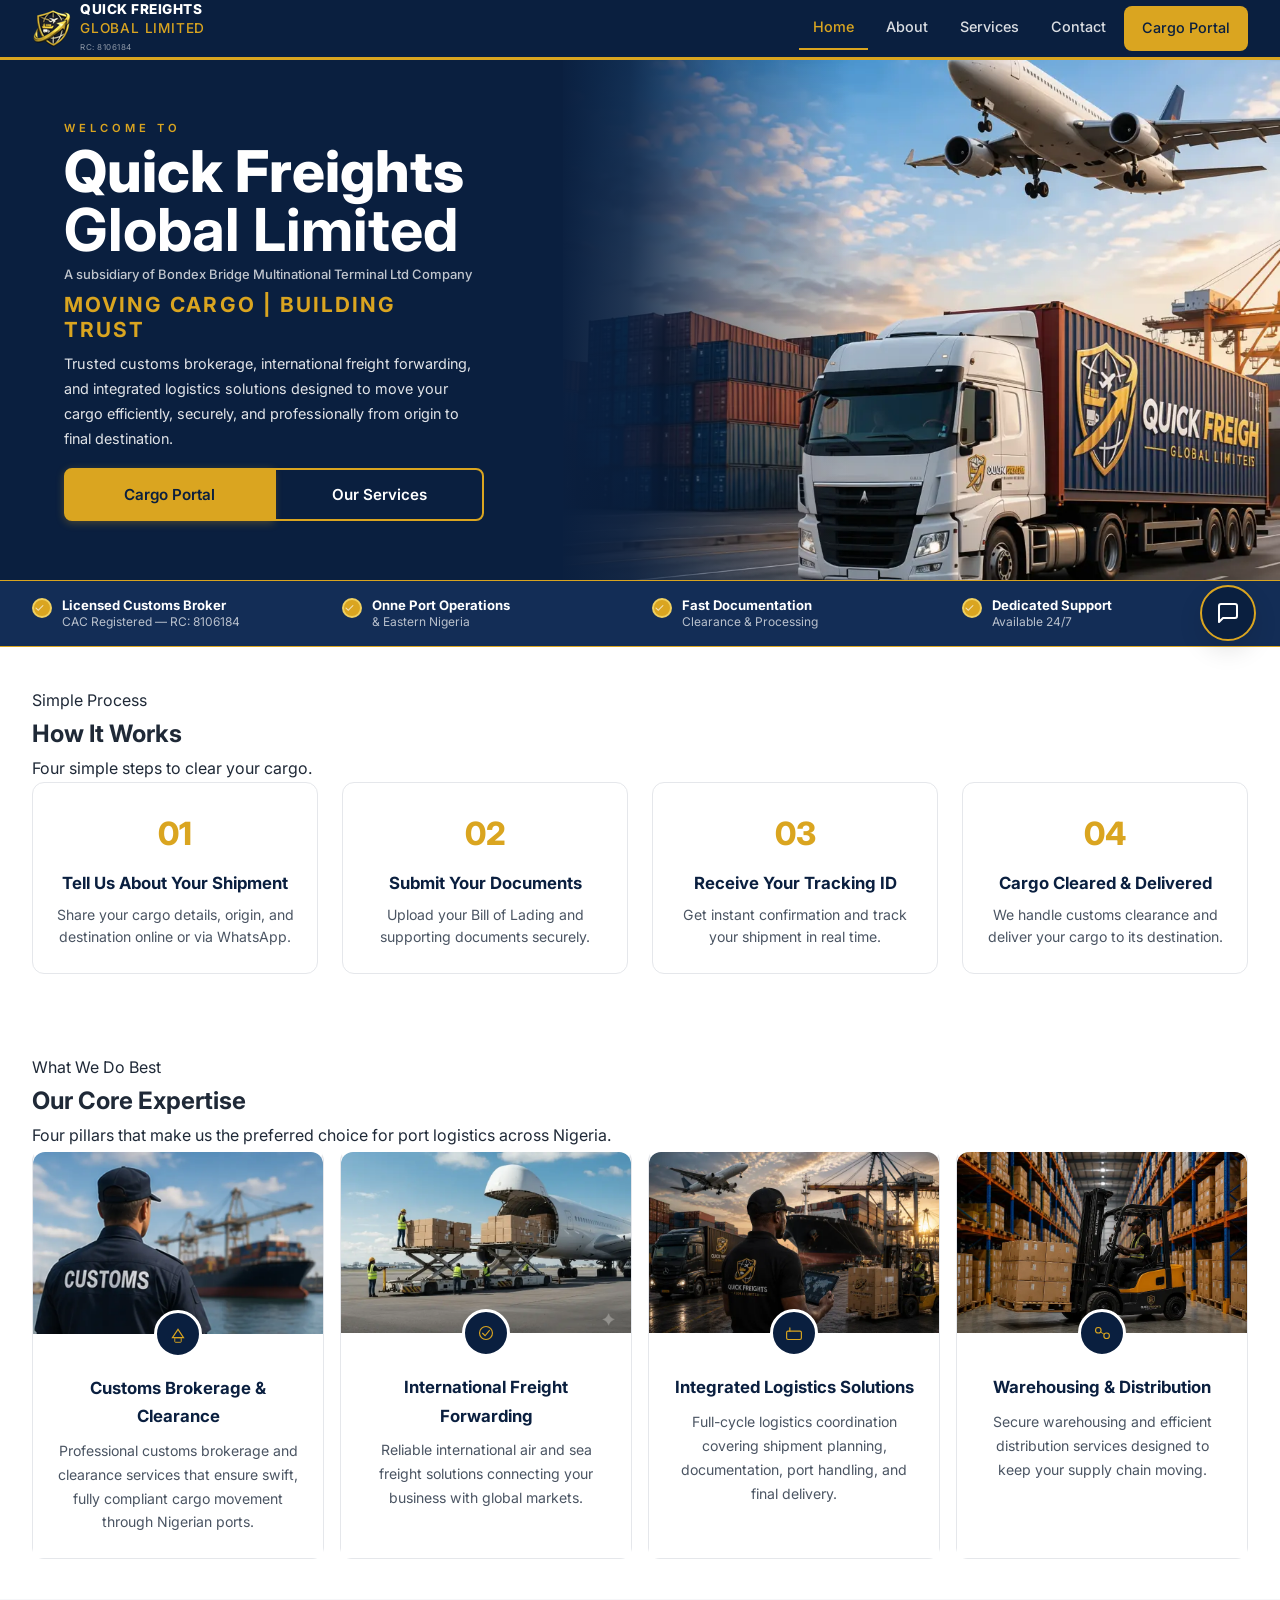
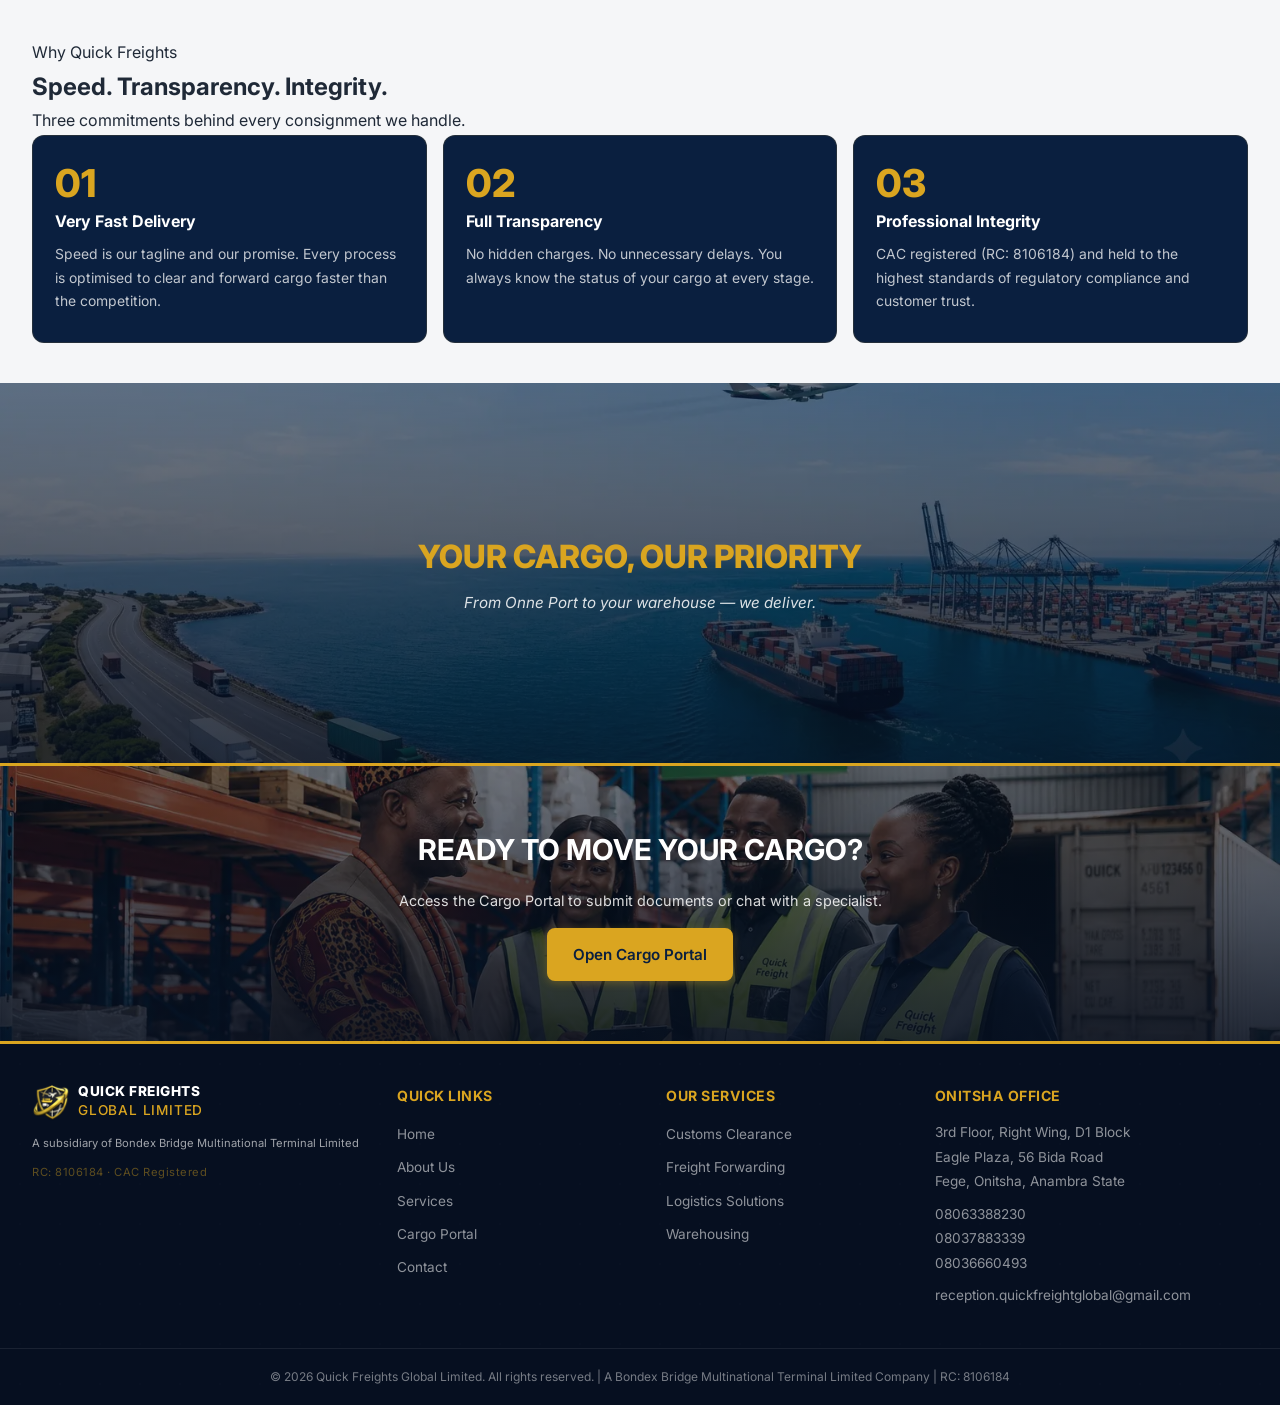
==== apps/website/index.html @ b0206d47 "feat: Complete homepage redesign v2.0 - optimized hero, trust bar, how it works, floating widget fix" ====
<!doctype html>
<html lang="en">
  <head>
    <meta charset="UTF-8" />
    <meta
      name="viewport"
      content="width=device-width, initial-scale=1.0, maximum-scale=5.0, viewport-fit=cover"
    />
    <meta
      name="description"
      content="Quick Freights Global Limited — Premier clearing and forwarding agency in Nigeria. Port clearance, freight forwarding, and end-to-end logistics. RC: 8106184."
    />
    <meta name="robots" content="index, follow" />
    <meta name="theme-color" content="#0A1F3F" />

    <meta
      property="og:title"
      content="Quick Freights Global Limited | Clearing & Forwarding Services Nigeria"
    />
    <meta
      property="og:description"
      content="Premier clearing and forwarding agency. Moving Cargo | Building Trust"
    />
    <meta property="og:type" content="website" />
    <meta property="og:image" content="images/og-image.png" />
    <meta
      property="og:url"
      content="https://automationbyjohnpaul-oss.github.io/quickfreights-website/"
    />

    <meta name="twitter:card" content="summary_large_image" />
    <meta
      name="twitter:title"
      content="Quick Freights Global Limited | Clearing & Forwarding Services Nigeria"
    />
    <meta
      name="twitter:description"
      content="Premier clearing and forwarding agency. Moving Cargo | Building Trust"
    />
    <meta name="twitter:image" content="images/og-image.png" />

    <link
      rel="canonical"
      href="https://automationbyjohnpaul-oss.github.io/quickfreights-website/"
    />
    <link rel="icon" type="image/svg+xml" href="icons/favicon.svg" />
    <link
      rel="preload"
      as="image"
      href="images/hero.webp"
      fetchpriority="high"
    />

    <title>
      Quick Freights Global Limited | Clearing & Forwarding Services Nigeria
    </title>

    <style>
      html {
        background: #0a1f3f;
      }
    </style>
    <link rel="stylesheet" href="css/styles.css" />

    <link rel="preconnect" href="https://fonts.googleapis.com" />
    <link rel="preconnect" href="https://fonts.gstatic.com" crossorigin />
    <link
      rel="preload"
      as="style"
      href="https://fonts.googleapis.com/css2?family=Inter:wght@400;500;600;700;800&display=swap"
    />
    <link
      rel="stylesheet"
      href="https://fonts.googleapis.com/css2?family=Inter:wght@400;500;600;700;800&display=swap"
      media="print"
      onload="this.media = 'all'"
    />
    <noscript>
      <link
        rel="stylesheet"
        href="https://fonts.googleapis.com/css2?family=Inter:wght@400;500;600;700;800&display=swap"
      />
    </noscript>

    <script type="application/ld+json">
      {
        "@context": "https://schema.org",
        "@type": "Organization",
        "name": "Quick Freights Global Limited",
        "url": "https://quickfreightsglobal.com",
        "telephone": "+2348063388230",
        "email": "reception.quickfreightglobal@gmail.com",
        "address": {
          "@type": "PostalAddress",
          "streetAddress": "3rd Floor, Right Wing, D1 Block, Eagle Plaza, 56 Bida Road",
          "addressLocality": "Onitsha",
          "addressRegion": "Anambra State",
          "addressCountry": "NG"
        }
      }
    </script>
  </head>
  <body>
    <a href="#main-content" class="skip-link">Skip to main content</a>

    <header class="site-header" role="banner">
      <div class="container header-inner">
        <a
          href="index.html"
          class="logo-link"
          aria-label="Quick Freights Global Limited Home"
        >
          <div class="logo">
            <div class="logo-icon">
              <img
                src="images/logo.png"
                alt=""
                width="40"
                height="40"
                aria-hidden="true"
              />
            </div>
            <div class="logo-text">
              <span class="logo-name">QUICK FREIGHTS</span>
              <span class="logo-sub">GLOBAL LIMITED</span>
              <span class="logo-rc">RC: 8106184</span>
            </div>
          </div>
        </a>
        <nav class="main-nav" id="mainNav" aria-label="Main navigation">
          <button
            class="mobile-menu-toggle"
            id="menuToggle"
            aria-label="Toggle menu"
            aria-expanded="false"
          >
            <span></span><span></span><span></span>
          </button>
          <ul class="nav-list" id="navList">
            <li>
              <a href="index.html" class="nav-link active" aria-current="page"
                >Home</a
              >
            </li>
            <li><a href="about.html" class="nav-link">About</a></li>
            <li><a href="services.html" class="nav-link">Services</a></li>
            <li><a href="contact.html" class="nav-link">Contact</a></li>
            <li>
              <a href="track.html" class="nav-link cta-nav">Cargo Portal</a>
            </li>
          </ul>
        </nav>
      </div>
    </header>

    <main id="main-content">
      <!-- HERO — SPLIT LAYOUT -->
      <section class="hero" aria-labelledby="hero-heading">
        <div class="hero-left">
          <div class="container">
            <div class="hero-content">
              <div class="hero-copy">
                <p class="hero-welcome">Welcome to</p>
                <h1 class="hero-company" id="hero-heading">
                  <span class="hero-company-main">Quick Freights</span>
                  <span class="hero-company-sub">Global Limited</span>
                </h1>
                <p class="hero-subsidiary">
                  A subsidiary of Bondex Bridge Multinational Terminal Ltd
                  Company
                </p>
                <p class="hero-headline">Moving Cargo | Building Trust</p>
                <p class="hero-subtitle">
                  Trusted customs brokerage, international freight forwarding,
                  and integrated logistics solutions designed to move your cargo
                  efficiently, securely, and professionally from origin to final
                  destination.
                </p>
                <div class="hero-cta-group">
                  <a href="track.html" class="btn btn-primary">Cargo Portal</a>
                  <a href="services.html" class="btn btn-outline"
                    >Our Services</a
                  >
                </div>
              </div>
              <!-- .hero-copy -->
            </div>
            <!-- .hero-content -->
          </div>
          <!-- .container -->
        </div>
        <!-- .hero-left -->
        <div class="hero-right" aria-hidden="true">
          <img
            src="images/hero.webp"
            alt=""
            width="1920"
            height="1080"
            fetchpriority="high"
            decoding="async"
          />
        </div>
      </section>

      <!-- COMPANY CREDENTIALS -->
      <section class="trust-bar" aria-label="Company credentials">
        <div class="container">
          <div class="trust-grid">
            <div class="trust-item">
              <span class="trust-check">✓</span>
              <div>
                <strong>Licensed Customs Broker</strong>
                <span>CAC Registered — RC: 8106184</span>
              </div>
            </div>
            <div class="trust-item">
              <span class="trust-check">✓</span>
              <div>
                <strong>Onne Port Operations</strong>
                <span>&amp; Eastern Nigeria</span>
              </div>
            </div>
            <div class="trust-item">
              <span class="trust-check">✓</span>
              <div>
                <strong>Fast Documentation</strong>
                <span>Clearance &amp; Processing</span>
              </div>
            </div>
            <div class="trust-item">
              <span class="trust-check">✓</span>
              <div>
                <strong>Dedicated Support</strong>
                <span>Available 24/7</span>
              </div>
            </div>
          </div>
        </div>
      </section>

      <!-- HOW IT WORKS -->
      <section class="how-it-works" aria-labelledby="how-heading">
        <div class="container">
          <div class="section-header">
            <span class="section-tag">Simple Process</span>
            <h2 class="section-title" id="how-heading">How It Works</h2>
            <p class="section-desc">Four simple steps to clear your cargo.</p>
          </div>
          <div class="steps-grid">
            <div class="step-card">
              <span class="step-number">01</span>
              <h3>Tell Us About Your Shipment</h3>
              <p>
                Share your cargo details, origin, and destination online or via
                WhatsApp.
              </p>
            </div>
            <div class="step-card">
              <span class="step-number">02</span>
              <h3>Submit Your Documents</h3>
              <p>
                Upload your Bill of Lading and supporting documents securely.
              </p>
            </div>
            <div class="step-card">
              <span class="step-number">03</span>
              <h3>Receive Your Tracking ID</h3>
              <p>
                Get instant confirmation and track your shipment in real time.
              </p>
            </div>
            <div class="step-card">
              <span class="step-number">04</span>
              <h3>Cargo Cleared & Delivered</h3>
              <p>
                We handle customs clearance and deliver your cargo to its
                destination.
              </p>
            </div>
          </div>
        </div>
      </section>

      <!-- EXPERTISE CARDS -->
      <section class="expertise-section" aria-labelledby="expertise-heading">
        <div class="container">
          <div class="section-header">
            <span class="section-tag">What We Do Best</span>
            <h2 class="section-title" id="expertise-heading">
              Our Core Expertise
            </h2>
            <p class="section-desc">
              Four pillars that make us the preferred choice for port logistics
              across Nigeria.
            </p>
          </div>
          <div class="expertise-grid">
            <div class="expertise-card">
              <div class="expertise-img-wrapper">
                <img
                  src="images/customs-brokerage.webp"
                  alt="Customs Brokerage &amp; Clearance"
                  loading="lazy"
                  decoding="async"
                  width="800"
                  height="500"
                />
                <div class="expertise-icon-overlay" aria-hidden="true">
                  <svg width="22" height="22" viewBox="0 0 52 52" fill="none">
                    <path
                      d="M14 34 L26 16 L38 34 Z"
                      stroke="#DAA520"
                      stroke-width="2.5"
                      fill="none"
                    />
                    <rect
                      x="19"
                      y="34"
                      width="14"
                      height="10"
                      rx="1.5"
                      stroke="#DAA520"
                      stroke-width="2"
                      fill="none"
                    />
                  </svg>
                </div>
              </div>
              <div class="expertise-content">
                <h3>Customs Brokerage &amp; Clearance</h3>
                <p>
                  Professional customs brokerage and clearance services that
                  ensure swift, fully compliant cargo movement through Nigerian
                  ports.
                </p>
              </div>
            </div>
            <div class="expertise-card">
              <div class="expertise-img-wrapper">
                <img
                  src="images/international-freight.webp"
                  alt="International Freight Forwarding"
                  loading="lazy"
                  decoding="async"
                  width="800"
                  height="500"
                />
                <div class="expertise-icon-overlay" aria-hidden="true">
                  <svg width="22" height="22" viewBox="0 0 52 52" fill="none">
                    <circle
                      cx="26"
                      cy="26"
                      r="14"
                      stroke="#DAA520"
                      stroke-width="2.5"
                      fill="none"
                    />
                    <path
                      d="M18 26 L24 32 L34 20"
                      stroke="#DAA520"
                      stroke-width="2.5"
                      fill="none"
                    />
                  </svg>
                </div>
              </div>
              <div class="expertise-content">
                <h3>International Freight Forwarding</h3>
                <p>
                  Reliable international air and sea freight solutions
                  connecting your business with global markets.
                </p>
              </div>
            </div>
            <div class="expertise-card">
              <div class="expertise-img-wrapper">
                <img
                  src="images/integrated-logistics.webp"
                  alt="Integrated Logistics Solutions"
                  loading="lazy"
                  decoding="async"
                  width="800"
                  height="500"
                />
                <div class="expertise-icon-overlay" aria-hidden="true">
                  <svg width="22" height="22" viewBox="0 0 52 52" fill="none">
                    <rect
                      x="10"
                      y="22"
                      width="32"
                      height="18"
                      rx="3"
                      stroke="#DAA520"
                      stroke-width="2.5"
                      fill="none"
                    />
                    <line
                      x1="17"
                      y1="15"
                      x2="17"
                      y2="22"
                      stroke="#DAA520"
                      stroke-width="2.5"
                      stroke-linecap="round"
                    />
                  </svg>
                </div>
              </div>
              <div class="expertise-content">
                <h3>Integrated Logistics Solutions</h3>
                <p>
                  Full-cycle logistics coordination covering shipment planning,
                  documentation, port handling, and final delivery.
                </p>
              </div>
            </div>
            <div class="expertise-card">
              <div class="expertise-img-wrapper">
                <img
                  src="images/warehousing-distribution.webp"
                  alt="Warehousing &amp; Distribution"
                  loading="lazy"
                  decoding="async"
                  width="800"
                  height="500"
                />
                <div class="expertise-icon-overlay" aria-hidden="true">
                  <svg width="22" height="22" viewBox="0 0 52 52" fill="none">
                    <circle
                      cx="18"
                      cy="20"
                      r="6"
                      stroke="#DAA520"
                      stroke-width="2.5"
                      fill="none"
                    />
                    <circle
                      cx="36"
                      cy="32"
                      r="6"
                      stroke="#DAA520"
                      stroke-width="2.5"
                      fill="none"
                    />
                    <line
                      x1="23"
                      y1="24"
                      x2="31"
                      y2="29"
                      stroke="#DAA520"
                      stroke-width="2"
                    />
                  </svg>
                </div>
              </div>
              <div class="expertise-content">
                <h3>Warehousing &amp; Distribution</h3>
                <p>
                  Secure warehousing and efficient distribution services
                  designed to keep your supply chain moving.
                </p>
              </div>
            </div>
          </div>
        </div>
      </section>

      <section class="why-section" aria-labelledby="why-heading">
        <div class="container">
          <div class="section-header">
            <span class="section-tag">Why Quick Freights</span>
            <h2 class="section-title" id="why-heading">
              Speed. Transparency. Integrity.
            </h2>
            <p class="section-desc">
              Three commitments behind every consignment we handle.
            </p>
          </div>
          <div class="why-grid">
            <div class="why-card">
              <span class="why-number">01</span>
              <h4>Very Fast Delivery</h4>
              <p>
                Speed is our tagline and our promise. Every process is optimised
                to clear and forward cargo faster than the competition.
              </p>
            </div>
            <div class="why-card">
              <span class="why-number">02</span>
              <h4>Full Transparency</h4>
              <p>
                No hidden charges. No unnecessary delays. You always know the
                status of your cargo at every stage.
              </p>
            </div>
            <div class="why-card">
              <span class="why-number">03</span>
              <h4>Professional Integrity</h4>
              <p>
                CAC registered (RC: 8106184) and held to the highest standards
                of regulatory compliance and customer trust.
              </p>
            </div>
          </div>
        </div>
      </section>

      <section class="image-banner" aria-labelledby="banner-heading">
        <img
          src="images/banner.webp"
          alt="Busy container port with cargo ships and cranes"
          loading="lazy"
          decoding="async"
          width="1400"
          height="400"
        />
        <div class="image-banner-overlay">
          <div class="container">
            <h3 id="banner-heading">Your Cargo, Our Priority</h3>
            <p>From Onne Port to your warehouse — we deliver.</p>
          </div>
        </div>
      </section>

      <section class="cta-banner" aria-labelledby="cta-heading">
        <div class="container cta-banner-content">
          <h2 id="cta-heading">READY TO MOVE YOUR CARGO?</h2>
          <p>
            Access the Cargo Portal to submit documents or chat with a
            specialist.
          </p>
          <a href="track.html" class="btn btn-primary">Open Cargo Portal</a>
        </div>
      </section>
    </main>

    <footer class="site-footer" role="contentinfo">
      <div class="container footer-grid">
        <div class="footer-brand">
          <div class="logo">
            <div class="logo-icon">
              <img
                src="images/logo.png"
                alt=""
                loading="lazy"
                decoding="async"
                width="38"
                height="38"
                aria-hidden="true"
              />
            </div>
            <div class="logo-text">
              <span class="logo-name">QUICK FREIGHTS</span>
              <span class="logo-sub">GLOBAL LIMITED</span>
            </div>
          </div>
          <p>A subsidiary of Bondex Bridge Multinational Terminal Limited</p>
          <p class="rc-note">RC: 8106184 · CAC Registered</p>
        </div>
        <div class="footer-links">
          <h4>Quick Links</h4>
          <ul>
            <li><a href="index.html">Home</a></li>
            <li><a href="about.html">About Us</a></li>
            <li><a href="services.html">Services</a></li>
            <li><a href="track.html">Cargo Portal</a></li>
            <li><a href="contact.html">Contact</a></li>
          </ul>
        </div>
        <div class="footer-links">
          <h4>Our Services</h4>
          <ul>
            <li><a href="services.html">Customs Clearance</a></li>
            <li><a href="services.html">Freight Forwarding</a></li>
            <li><a href="services.html">Logistics Solutions</a></li>
            <li><a href="services.html">Warehousing</a></li>
          </ul>
        </div>
        <div class="footer-contact">
          <h4>Onitsha Office</h4>
          <p>
            3rd Floor, Right Wing, D1 Block<br />Eagle Plaza, 56 Bida Road<br />Fege,
            Onitsha, Anambra State
          </p>
          <p>
            <a href="tel:+2348063388230">08063388230</a><br />
            <a href="tel:+2348037883339">08037883339</a><br />
            <a href="tel:+2348036660493">08036660493</a>
          </p>
          <p>
            <a href="mailto:reception.quickfreightglobal@gmail.com"
              >reception.quickfreightglobal@gmail.com</a
            >
          </p>
        </div>
      </div>
      <div class="footer-bottom">
        <div class="container">
          <p>
            &copy; <span id="copyrightYear"></span> Quick Freights Global
            Limited. All rights reserved. | A Bondex Bridge Multinational
            Terminal Limited Company | RC: 8106184
          </p>
        </div>
      </div>
    </footer>

    <script src="js/communication.config.js"></script>
    <script src="js/floating-widget.js"></script>
    <script defer src="js/script.js"></script>
  </body>
</html>
---- apps/website/css/styles.css ----
﻿/* ================================================================
   QUICK FREIGHTS GLOBAL LIMITED — STYLESHEET v5.9
   Navy #0A1F3F · Gold #DAA520
   RC: 8106184 | A Bondex Bridge Multinational Terminal Ltd Company
   Mobile-First | Production-Optimised
   ALL SPACING & UI FIXED: Navbar height, hero max-height, button padding
   TRUST BAR FIXED: Two-row layout with checkmark at top
   HERO BUTTONS FIXED: Full width alignment with text
   ================================================================ */
:root {
  --navy: #0a1f3f;
  --navy-light: #132d56;
  --navy-dark: #060f20;
  --gold: #daa520;
  --gold-light: #f0d060;
  --gold-dark: #b8860b;
  --white: #ffffff;
  --light-grey: #f5f6f8;
  --grey: #4b5563;
  --dark-text: #1f2937;
  --border: #e5e7eb;
  --success: #10b981;
  --error: #ef4444;
  --font:
    "Inter", -apple-system, BlinkMacSystemFont, "Segoe UI", Roboto, sans-serif;
  --shadow-sm: 0 1px 2px rgba(0, 0, 0, 0.05);
  --shadow-md: 0 4px 6px rgba(0, 0, 0, 0.07);
  --shadow-lg: 0 10px 25px rgba(0, 0, 0, 0.1);
  --shadow-gold: 0 2px 8px rgba(218, 165, 32, 0.3);
  --space-xs: 8px;
  --space-sm: 16px;
  --space-md: 24px;
  --space-lg: 40px;
  --space-xl: 48px;
  --space-2xl: 64px;
  --radius: 8px;
  --radius-lg: 12px;
  --radius-xl: 16px;
  --transition:
    color 0.28s ease, background-color 0.28s ease, border-color 0.28s ease,
    transform 0.28s ease, box-shadow 0.28s ease;
  --header-height: 60px;
  --overlay-dark: linear-gradient(
    180deg,
    rgba(6, 15, 32, 0.55) 0%,
    rgba(6, 15, 32, 0.88) 100%
  );
  --overlay-medium: linear-gradient(
    160deg,
    rgba(10, 31, 63, 0.94) 0%,
    rgba(13, 43, 84, 0.9) 100%
  );
}

*,
*::before,
*::after {
  box-sizing: border-box;
  margin: 0;
  padding: 0;
}

html {
  scroll-behavior: smooth;
  -webkit-text-size-adjust: 100%;
  -webkit-tap-highlight-color: transparent;
}

body {
  font-family: var(--font);
  color: var(--dark-text);
  background: var(--white);
  line-height: 1.7;
  font-size: 16px;
  -webkit-font-smoothing: antialiased;
  overflow-x: hidden;
}

img {
  max-width: 100%;
  height: auto;
  display: block;
}
a {
  text-decoration: none;
  color: inherit;
  transition: var(--transition);
}
ul {
  list-style: none;
}

.container {
  width: 100%;
  max-width: 1366px;
  margin: 0 auto;
  padding: 0 var(--space-sm);
}
@media (min-width: 576px) {
  .container {
    padding: 0 var(--space-md);
  }
}
@media (min-width: 992px) {
  .container {
    padding: 0 32px;
  }
}

.skip-link {
  position: absolute;
  top: -100px;
  left: var(--space-sm);
  background: var(--gold);
  color: var(--navy);
  padding: var(--space-xs) var(--space-sm);
  border-radius: 0 0 var(--radius) var(--radius);
  z-index: 10000;
  font-weight: 600;
}
.skip-link:focus {
  top: 0;
}

.visually-hidden {
  position: absolute;
  width: 1px;
  height: 1px;
  padding: 0;
  margin: -1px;
  overflow: hidden;
  clip: rect(0, 0, 0, 0);
  white-space: nowrap;
  border: 0;
}

/* ── BUTTONS ── */
.btn {
  display: inline-flex;
  align-items: center;
  justify-content: center;
  padding: 12px var(--space-md);
  font-weight: 600;
  font-size: 0.95rem;
  border-radius: var(--radius);
  cursor: pointer;
  transition: var(--transition);
  border: 2px solid transparent;
  text-align: center;
  min-height: 44px;
  white-space: nowrap;
  touch-action: manipulation;
}
.btn:active {
  transform: scale(0.97);
}
.btn-primary {
  background: var(--gold);
  color: var(--navy);
  border-color: var(--gold);
  box-shadow: var(--shadow-gold);
}
.btn-outline {
  background: transparent;
  color: var(--white);
  border-color: var(--gold);
}
.btn-outline-dark {
  background: transparent;
  color: var(--navy);
  border-color: var(--navy);
}
.btn-full {
  width: 100%;
}
.cta-nav {
  background: var(--gold) !important;
  color: var(--navy) !important;
  padding: 10px 20px !important;
  border-radius: var(--radius);
  font-weight: 700;
  display: inline-block;
}

@media (hover: hover) {
  .btn-primary:hover {
    background: var(--gold-dark);
    border-color: var(--gold-dark);
    color: var(--white);
  }
  .btn-outline:hover {
    background: transparent;
    color: var(--gold);
    border-color: var(--gold);
  }
  .btn-outline-dark:hover {
    background: var(--navy);
    color: var(--white);
  }
}

.btn:focus-visible {
  outline: none;
  box-shadow: 0 0 0 4px rgba(218, 165, 32, 0.35);
}

/* ── HEADER ── */
.site-header {
  background: var(--navy);
  position: sticky;
  top: 0;
  z-index: 1000;
  border-bottom: 3px solid var(--gold);
  height: 60px;
  display: flex;
  align-items: center;
}
.header-inner {
  display: flex;
  align-items: center;
  justify-content: space-between;
  height: 100%;
}
.logo-link {
  display: flex;
  align-items: center;
  flex-shrink: 0;
  z-index: 1001;
}
.logo {
  display: flex;
  align-items: center;
  gap: var(--space-xs);
}
.logo-icon svg {
  width: 34px;
  height: 34px;
}
.logo-text {
  display: flex;
  flex-direction: column;
}
.logo-name {
  font-weight: 800;
  font-size: 0.85rem;
  color: var(--white);
  letter-spacing: 0.5px;
  line-height: 1.1;
}
.logo-sub {
  font-size: 0.85rem;
  color: var(--gold);
  letter-spacing: 0.8px;
  font-weight: 500;
}
.logo-rc {
  font-size: 0.5rem;
  color: rgba(255, 255, 255, 0.55);
  letter-spacing: 0.5px;
  margin-top: 1px;
}

/* ── MOBILE MENU ── */
.mobile-menu-toggle {
  display: flex;
  flex-direction: column;
  gap: 5px;
  background: none;
  border: none;
  cursor: pointer;
  padding: 10px var(--space-xs);
  z-index: 1001;
}
.mobile-menu-toggle span {
  display: block;
  width: 26px;
  height: 2.5px;
  background: var(--white);
  border-radius: 2px;
  transition: var(--transition);
}
.mobile-menu-toggle.active span:nth-child(1) {
  transform: translateY(7.5px) rotate(45deg);
}
.mobile-menu-toggle.active span:nth-child(2) {
  opacity: 0;
}
.mobile-menu-toggle.active span:nth-child(3) {
  transform: translateY(-7.5px) rotate(-45deg);
}

.nav-list {
  display: flex;
  flex-direction: column;
  position: fixed;
  top: 0;
  right: -100%;
  width: 280px;
  max-width: 85vw;
  height: 100dvh;
  background: var(--navy-dark);
  padding: calc(60px + 20px) var(--space-md) 32px;
  gap: 4px;
  transition: right 0.35s cubic-bezier(0.4, 0, 0.2, 1);
  z-index: 1000;
  overflow-y: auto;
  box-shadow: -4px 0 20px rgba(0, 0, 0, 0.3);
}
.nav-list.active {
  right: 0;
}
.nav-link {
  color: rgba(255, 255, 255, 0.85);
  padding: 14px var(--space-sm);
  border-radius: var(--radius);
  font-weight: 500;
  font-size: 1rem;
  display: block;
  border-left: 3px solid transparent;
}
.nav-link:hover,
.nav-link:focus-visible,
.nav-link.active {
  color: var(--gold);
  background: rgba(218, 165, 32, 0.08);
  border-left-color: var(--gold);
}
.nav-link.cta-nav {
  border-left: 3px solid var(--gold);
  margin-top: var(--space-xs);
  text-align: center;
}
.nav-overlay {
  display: none;
  position: fixed;
  inset: 0;
  background: rgba(0, 0, 0, 0.5);
  z-index: 999;
}
.nav-overlay.active {
  display: block;
}

@media (min-width: 992px) {
  .mobile-menu-toggle {
    display: none;
  }
  .nav-list {
    position: static;
    flex-direction: row;
    width: auto;
    max-width: none;
    height: auto;
    background: transparent;
    padding: 0;
    gap: 4px;
    overflow-y: visible;
    box-shadow: none;
    right: auto;
    align-items: center;
  }
  .nav-link {
    padding: var(--space-xs) 14px;
    font-size: 0.9rem;
    border-left: none;
    border-bottom: 2px solid transparent;
    border-radius: 0;
  }
  .nav-link:hover,
  .nav-link:focus-visible,
  .nav-link.active {
    border-left-color: transparent;
    border-bottom-color: var(--gold);
    background: transparent;
  }
  .nav-link.cta-nav {
    border-left: none;
    margin-top: 0;
    padding: 10px 18px !important;
    border-radius: var(--radius);
    border-bottom: none;
  }
}

/* ── HERO — SPLIT LAYOUT (TIGHT) ── */
.hero {
  display: flex;
  min-height: auto;
  height: calc(100vh - 60px);
  max-height: 580px;
  background: var(--navy);
  overflow: hidden;
  position: relative;
}
.hero-left {
  width: 100%;
  display: flex;
  align-items: center;
  padding: 20px var(--space-sm) 20px;
  background: var(--navy);
  flex-shrink: 0;
  position: relative;
  z-index: 1;
}
.hero-right {
  display: none;
}
.hero-right img {
  width: 100%;
  height: 100%;
  object-fit: cover;
  object-position: right center;
  display: block;
}
.hero-content {
  position: relative;
  z-index: 1;
  color: var(--white);
  display: flex;
  flex-direction: column;
  align-items: stretch;
  width: 100%;
}
.hero-copy {
  max-width: 420px;
  width: 100%;
  display: flex;
  flex-direction: column;
  align-items: stretch;
}
.hero-welcome {
  font-size: 0.7rem;
  font-weight: 600;
  color: var(--gold);
  letter-spacing: 4px;
  text-transform: uppercase;
  margin-bottom: 4px;
}
.hero-company {
  font-size: clamp(2.2rem, 5vw, 3.6rem);
  font-weight: 800;
  color: var(--white);
  line-height: 1.02;
  margin-bottom: 2px;
}
.hero-company-main {
  display: block;
  font-size: clamp(2.4rem, 5.5vw, 3.6rem);
  font-weight: 800;
}
.hero-company-sub {
  display: block;
  font-size: clamp(2.6rem, 5.7vw, 3.7rem);
  font-weight: 700;
}
.hero-subsidiary {
  font-size: 0.81rem;
  font-weight: 500;
  color: rgba(255, 255, 255, 0.75);
  margin-bottom: 8px;
}
.hero-headline {
  font-size: clamp(1rem, 2vw, 1.3rem);
  font-weight: 700;
  color: var(--gold);
  text-transform: uppercase;
  letter-spacing: 2.05px;
  line-height: 1.2;
  margin-bottom: 8px;
}
.hero-subtitle {
  font-size: 0.9rem;
  color: rgba(255, 255, 255, 0.88);
  margin: 0 0 16px 0;
  line-height: 1.75;
}
.hero-cta-group {
  display: flex;
  gap: 0;
  width: 100%;
  max-width: 420px;
  margin-bottom: 0;
}
.hero-cta-group .btn {
  flex: 1 1 0;
  max-width: none;
  border-radius: 0;
}
.hero-cta-group .btn:first-child {
  border-radius: var(--radius) 0 0 var(--radius);
}
.hero-cta-group .btn:last-child {
  border-radius: 0 var(--radius) var(--radius) 0;
}
@media (min-width: 576px) {
  .hero-left {
    padding-left: var(--space-md);
    padding-right: var(--space-md);
  }
}
@media (max-width: 575px) {
  .hero-cta-group {
    flex-direction: column;
  }
  .hero-cta-group .btn:first-child {
    border-radius: var(--radius) var(--radius) 0 0;
  }
  .hero-cta-group .btn:last-child {
    border-radius: 0 0 var(--radius) var(--radius);
  }
}
@media (min-width: 768px) {
  .hero {
    max-height: 520px;
  }
  .hero-left {
    width: 42%;
    padding: 24px var(--space-md);
  }
  .hero-right {
    display: flex;
    flex: 1;
    overflow: hidden;
    position: relative;
  }
  .hero-right::before {
    content: "";
    position: absolute;
    top: 0;
    left: -80px;
    width: calc(40% + 80px);
    height: 100%;
    background: linear-gradient(
      to right,
      #0a1f3f 0%,
      #0a1f3f 20%,
      rgba(10, 31, 63, 0.85) 40%,
      rgba(10, 31, 63, 0.4) 65%,
      rgba(10, 31, 63, 0) 100%
    );
    pointer-events: none;
    z-index: 2;
  }
  .hero-right img {
    width: 100%;
    height: 100%;
    object-fit: cover;
    object-position: right center;
    display: block;
    flex: 1;
  }
}
@media (min-width: 992px) {
  .hero-left {
    padding-left: 32px;
    padding-right: 32px;
  }
}
@media (min-width: 1200px) {
  .hero-left {
    width: 44%;
  }
}

/* ── COMPANY CREDENTIALS (FIXED) ── */
.trust-bar {
  background: var(--navy-light);
  padding: var(--space-xs) 0;
  border-top: 1px solid var(--gold);
  border-bottom: 1px solid var(--gold);
}

.trust-grid {
  display: grid;
  grid-template-columns: repeat(2, 1fr);
  gap: var(--space-sm);
}

.trust-item {
  display: flex;
  align-items: flex-start;
  gap: 10px;
  padding: var(--space-xs) 0;
}

.trust-item div {
  display: flex;
  flex-direction: column;
}

.trust-check {
  color: var(--navy-light);
  background: var(--gold);
  font-size: 0.7rem;
  font-weight: 700;
  flex-shrink: 0;
  width: 20px;
  height: 20px;
  border-radius: 50%;
  display: flex;
  align-items: center;
  justify-content: center;
  border: 2px solid var(--gold-light);
  margin-top: 1px;
}

.trust-item strong {
  display: block;
  color: var(--white);
  font-size: 0.82rem;
  font-weight: 700;
  line-height: 1.3;
}

.trust-item span {
  display: block;
  color: rgba(255, 255, 255, 0.7);
  font-size: 0.75rem;
  font-weight: 400;
  line-height: 1.3;
}

@media (min-width: 576px) {
  .trust-grid {
    grid-template-columns: repeat(4, 1fr);
    gap: var(--space-md);
  }
}

/* ── HOW IT WORKS ── */
.how-it-works {
  padding: var(--space-lg) 0;
  background: var(--white);
}

.steps-grid {
  display: grid;
  grid-template-columns: 1fr;
  gap: var(--space-md);
}

.step-card {
  text-align: center;
  padding: var(--space-md) var(--space-sm);
  border: 1px solid var(--border);
  border-radius: var(--radius-lg);
  transition: var(--transition);
}

.step-card:hover {
  border-color: var(--gold);
  box-shadow: var(--shadow-md);
}

.step-number {
  display: block;
  font-size: 2rem;
  font-weight: 800;
  color: var(--gold);
  margin-bottom: var(--space-xs);
}

.step-card h3 {
  font-size: 1.05rem;
  font-weight: 700;
  color: var(--navy);
  margin-bottom: 6px;
}

.step-card p {
  font-size: 0.88rem;
  color: var(--grey);
  line-height: 1.6;
}

@media (min-width: 576px) {
  .steps-grid {
    grid-template-columns: repeat(2, 1fr);
  }
}
@media (min-width: 992px) {
  .steps-grid {
    grid-template-columns: repeat(4, 1fr);
  }
}

/* ── SUBMISSION CHOICE ── */
.is-hidden {
  display: none;
}

.submission-choice {
  padding: var(--space-lg) 0;
  background: var(--white);
}

.choice-grid {
  display: flex;
  flex-direction: column;
  align-items: center;
  gap: var(--space-md);
  max-width: 640px;
  margin: 0 auto;
}

.choice-card {
  width: 100%;
  max-width: 400px;
  padding: calc(var(--space-lg) + 8px) var(--space-lg);
  background: var(--white);
  border: 2px solid var(--border);
  border-radius: var(--radius-lg);
  cursor: pointer;
  transition:
    border-color 0.25s ease,
    box-shadow 0.25s ease,
    transform 0.25s ease;
  text-align: center;
  font-family: var(--font);
}

.choice-card:hover {
  border-color: var(--gold);
  box-shadow: var(--shadow-lg);
  transform: translateY(-3px);
}

.choice-card.is-active {
  border-color: var(--gold);
  background: rgba(218, 165, 32, 0.05);
  box-shadow: var(--shadow-lg);
}

.choice-card:focus-visible {
  outline: 3px solid var(--gold);
  outline-offset: 2px;
}

.choice-icon {
  display: block;
  font-size: 2.5rem;
  margin-bottom: var(--space-xs);
}

.choice-card h3 {
  font-size: 1.2rem;
  font-weight: 700;
  color: var(--navy);
  margin-bottom: 6px;
}

.choice-card p {
  font-size: 0.9rem;
  color: var(--grey);
}

.choice-divider {
  font-size: 0.85rem;
  font-weight: 600;
  color: var(--grey);
  text-transform: uppercase;
  letter-spacing: 1px;
  padding: 0 var(--space-sm);
}

@media (min-width: 576px) {
  .choice-grid {
    flex-direction: row;
    flex-wrap: wrap;
    justify-content: center;
  }
  .choice-card {
    flex: 1;
    max-width: 260px;
  }
  .choice-divider {
    flex: 0 0 auto;
  }
}

/* ── EXPERTISE CARDS ── */
.expertise-section {
  padding: var(--space-lg) 0;
  background: var(--white);
}
.expertise-grid {
  display: grid;
  grid-template-columns: 1fr;
  gap: var(--space-sm);
  isolation: isolate;
}
.expertise-card {
  background: var(--white);
  border: 1px solid var(--border);
  border-radius: var(--radius-lg);
  overflow: visible;
  border-top: 3px solid transparent;
  transition: var(--transition);
  display: flex;
  flex-direction: column;
}

@media (hover: hover) {
  .expertise-card:hover {
    border-top-color: var(--gold);
    box-shadow: var(--shadow-lg);
    transform: translateY(-4px);
  }
}

.expertise-img-wrapper {
  position: relative;
  width: 100%;
  aspect-ratio: 16 / 10;
  overflow: visible;
  flex-shrink: 0;
  border-radius: var(--radius-lg) var(--radius-lg) 0 0;
  z-index: 2;
}

.expertise-img-wrapper img {
  width: 100%;
  height: 100%;
  object-fit: cover;
  display: block;
  transition: transform 0.4s ease;
  border-radius: var(--radius-lg) var(--radius-lg) 0 0;
}

@media (hover: hover) {
  .expertise-card:hover .expertise-img-wrapper img {
    transform: scale(1.05);
  }
}

.expertise-icon-overlay {
  position: absolute;
  bottom: -24px;
  left: 50%;
  transform: translateX(-50%);
  width: 48px;
  height: 48px;
  background: var(--navy);
  border-radius: 50%;
  display: flex;
  align-items: center;
  justify-content: center;
  border: 3px solid var(--white);
  z-index: 2;
}

.expertise-icon-overlay svg {
  width: 24px;
  height: 24px;
  color: var(--gold);
}

.expertise-content {
  padding: 40px var(--space-md) var(--space-md);
  display: flex;
  flex-direction: column;
  flex: 1;
  position: relative;
  z-index: 1;
  background: var(--white);
}

.expertise-content h3 {
  font-size: 1.05rem;
  font-weight: 700;
  color: var(--navy);
  margin-bottom: var(--space-xs);
  text-align: center;
}

.expertise-content p {
  color: var(--grey);
  font-size: 0.88rem;
  line-height: 1.7;
  text-align: center;
}

@media (min-width: 576px) {
  .expertise-grid {
    grid-template-columns: repeat(2, 1fr);
  }
}
@media (min-width: 992px) {
  .expertise-grid {
    grid-template-columns: repeat(4, 1fr);
  }
}

/* ── WHY US ── */
.why-section {
  padding: var(--space-lg) 0;
  background: var(--light-grey);
}
.why-grid {
  display: grid;
  grid-template-columns: 1fr;
  gap: var(--space-sm);
}
.why-card {
  background: var(--navy);
  border-radius: var(--radius-lg);
  padding: 28px 22px;
  border: 1px solid rgba(218, 165, 32, 0.12);
}
.why-number {
  font-size: 2.4rem;
  font-weight: 800;
  color: var(--gold);
  display: block;
  margin-bottom: 6px;
  line-height: 1;
}
.why-card h3,
.why-card h4 {
  font-weight: 700;
  color: var(--white);
  margin-bottom: var(--space-xs);
}
.why-card p {
  font-size: 0.87rem;
  color: rgba(255, 255, 255, 0.75);
  line-height: 1.7;
}
@media (min-width: 576px) {
  .why-grid {
    grid-template-columns: repeat(3, 1fr);
  }
}

/* ── IMAGE BANNER ── */
.image-banner {
  position: relative;
  width: 100%;
  height: 280px;
  overflow: hidden;
}
.image-banner img {
  width: 100%;
  height: 100%;
  object-fit: cover;
}
.image-banner-overlay {
  position: absolute;
  inset: 0;
  background: linear-gradient(
    180deg,
    rgba(6, 15, 32, 0.55) 0%,
    rgba(6, 15, 32, 0.82) 100%
  );
  display: flex;
  align-items: center;
  justify-content: center;
  text-align: center;
}
.image-banner-overlay h3 {
  font-size: clamp(1.2rem, 3vw, 2rem);
  font-weight: 800;
  color: var(--gold);
  text-transform: uppercase;
  margin-bottom: 6px;
}
.image-banner-overlay p {
  font-size: 0.95rem;
  color: rgba(255, 255, 255, 0.85);
  font-style: italic;
}
@media (max-width: 576px) {
  .image-banner {
    height: 220px;
  }
}
@media (min-width: 768px) {
  .image-banner {
    height: 380px;
  }
}

/* ── CTA BANNER ── */
.cta-banner {
  background-color: var(--navy);
  background-image: var(--overlay-dark), url("../images/cta.webp");
  background-size: cover;
  background-position: center;
  background-repeat: no-repeat;
  padding: var(--space-lg) 0;
  text-align: center;
  border-top: 3px solid var(--gold);
  border-bottom: 3px solid var(--gold);
}
.cta-banner-content {
  display: flex;
  flex-direction: column;
  align-items: center;
  gap: 14px;
}
.cta-banner h2 {
  font-size: clamp(1.3rem, 2.5vw, 1.8rem);
  font-weight: 700;
  color: var(--white);
}
.cta-banner p {
  color: rgba(255, 255, 255, 0.85);
  font-size: 0.9rem;
}
@media (min-width: 576px) {
  .cta-banner {
    padding: 50px 0;
  }
}
@media (min-width: 768px) {
  .cta-banner {
    padding: 60px 0;
  }
}

/* ── PAGE HEADER ── */
.page-header {
  background-color: var(--navy);
  background-image: var(--overlay-medium), url("../images/page-header.webp");
  background-size: cover;
  background-position: center;
  background-repeat: no-repeat;
  padding: 36px 0;
  text-align: center;
}
.page-header .section-tag {
  color: var(--gold-light);
  background: rgba(218, 165, 32, 0.15);
}
.page-header h1 {
  font-size: clamp(1.6rem, 3vw, 2.5rem);
  font-weight: 700;
  color: var(--white);
  margin-bottom: 6px;
}
.page-header p {
  color: rgba(255, 255, 255, 0.85);
  font-size: 0.9rem;
}
@media (min-width: 576px) {
  .page-header {
    padding: 44px 0;
  }
}
@media (min-width: 768px) {
  .page-header {
    padding: 56px 0;
  }
}

/* ── ABOUT PAGE ── */
.about-story {
  padding: var(--space-lg) 0;
  background: var(--white);
}
.about-grid {
  display: flex;
  flex-direction: column;
  gap: 28px;
}
.about-text {
  max-width: 700px;
}
.about-text h2 {
  font-size: 1.4rem;
  color: var(--navy);
  margin-bottom: 14px;
}
.about-text p {
  color: var(--grey);
  margin-bottom: 12px;
  font-size: 0.9rem;
  line-height: 1.7;
}
.about-values-box {
  background: var(--light-grey);
  padding: var(--space-md) 20px;
  border-radius: var(--radius-lg);
  border-left: 4px solid var(--gold);
  position: relative;
  overflow: hidden;
}
.about-values-box::before {
  content: "";
  position: absolute;
  top: -20px;
  right: -20px;
  width: 100px;
  height: 100px;
  background: rgba(218, 165, 32, 0.05);
  border-radius: 50%;
}
.about-values-box h3 {
  color: var(--navy);
  margin-bottom: 6px;
  font-size: 1rem;
  position: relative;
  z-index: 1;
}
.about-values-box p {
  color: var(--grey);
  margin-bottom: var(--space-sm);
  font-size: 0.88rem;
  position: relative;
  z-index: 1;
}
.values-section {
  padding: var(--space-lg) 0;
  background: var(--light-grey);
}
.values-grid {
  display: grid;
  grid-template-columns: 1fr;
  gap: 14px;
}
.value-item {
  background: var(--white);
  padding: 22px 18px;
  border-radius: var(--radius-lg);
  text-align: center;
  transition: var(--transition);
}
@media (hover: hover) {
  .value-item:hover {
    box-shadow: var(--shadow-lg);
    transform: translateY(-3px);
  }
}
.value-number {
  font-size: 2rem;
  font-weight: 800;
  color: var(--gold);
  display: block;
  margin-bottom: 6px;
}
.value-item h4 {
  color: var(--navy);
  margin-bottom: 6px;
}
.value-item p {
  color: var(--grey);
  font-size: 0.85rem;
}
@media (min-width: 576px) {
  .values-grid {
    grid-template-columns: repeat(2, 1fr);
  }
}
@media (min-width: 768px) {
  .about-grid {
    flex-direction: row;
    gap: var(--space-lg);
  }
  .about-text {
    flex: 1.5;
  }
  .about-values-box {
    flex: 1;
  }
  .values-grid {
    grid-template-columns: repeat(4, 1fr);
  }
}

/* ── SERVICES PAGE ── */
.services-detailed {
  padding: var(--space-lg) 0;
  background: var(--white);
}
.service-row {
  display: flex;
  flex-direction: column;
  gap: 20px;
  margin-bottom: 36px;
}
.service-icon-large {
  flex-shrink: 0;
  text-align: center;
  width: 100%;
}
.service-icon-large svg {
  width: 60px;
  height: 60px;
}
.service-details h2 {
  font-size: 1.3rem;
  color: var(--navy);
  margin-bottom: 10px;
}
.service-details p {
  color: var(--grey);
  margin-bottom: 12px;
  font-size: 0.9rem;
  line-height: 1.7;
}
.service-features {
  list-style: disc;
  padding-left: 18px;
  color: var(--grey);
}
.service-features li {
  margin-bottom: 5px;
  font-size: 0.88rem;
}
.service-features li::marker {
  color: var(--gold);
}
@media (min-width: 576px) {
  .service-row {
    flex-direction: row;
    gap: 28px;
  }
  .service-row.reverse {
    flex-direction: row-reverse;
  }
  .service-icon-large {
    width: auto;
    text-align: left;
  }
  .service-icon-large svg {
    width: 70px;
    height: 70px;
  }
}

/* ── CONTACT PAGE ── */
.contact-section {
  padding: var(--space-lg) 0;
  background: var(--white);
}
.contact-grid {
  display: grid;
  grid-template-columns: 1fr;
  gap: var(--space-sm);
}
.contact-card {
  background: var(--white);
  border: 1px solid var(--border);
  border-radius: var(--radius-lg);
  padding: var(--space-md) 20px;
  text-align: center;
  position: relative;
  overflow: hidden;
  transition: var(--transition);
}
@media (hover: hover) {
  .contact-card:hover {
    box-shadow: var(--shadow-lg);
    border-top-color: var(--gold);
  }
}
.contact-card::after {
  content: "";
  position: absolute;
  bottom: -15px;
  right: -15px;
  width: 60px;
  height: 60px;
  background: rgba(218, 165, 32, 0.06);
  border-radius: 50%;
}
.contact-icon {
  margin-bottom: 12px;
  position: relative;
  z-index: 1;
}
.contact-icon svg {
  width: 36px;
  height: 36px;
}
.contact-card h3 {
  color: var(--navy);
  margin-bottom: var(--space-xs);
  font-size: 1.05rem;
  position: relative;
  z-index: 1;
}
.contact-card p,
.contact-card a {
  color: var(--grey);
  font-size: 0.9rem;
  word-break: break-word;
  position: relative;
  z-index: 1;
}
.contact-card a {
  text-decoration: underline;
  text-underline-offset: 2px;
}
.contact-card a:hover,
.contact-card a:focus-visible {
  color: var(--gold);
}
@media (min-width: 576px) {
  .contact-grid {
    grid-template-columns: repeat(3, 1fr);
  }
}

/* ── HUB CARDS ── */
.hubs-section {
  padding: 0 0 var(--space-lg);
  background: var(--white);
}
.hubs-grid {
  display: grid;
  grid-template-columns: 1fr;
  gap: var(--space-sm);
}
.hub-card {
  background: var(--light-grey);
  border-radius: var(--radius-lg);
  padding: var(--space-md) 20px;
  border-left: 4px solid var(--gold);
}
.hub-badge {
  display: inline-block;
  background: rgba(218, 165, 32, 0.12);
  color: var(--gold-dark);
  font-size: 0.7rem;
  font-weight: 700;
  text-transform: uppercase;
  padding: 3px 10px;
  border-radius: 50px;
  margin-bottom: 10px;
}
.hub-card h3 {
  font-size: 1.05rem;
  font-weight: 700;
  color: var(--navy);
  margin-bottom: var(--space-xs);
}
.hub-card .addr {
  font-size: 0.88rem;
  color: var(--grey);
  line-height: 1.8;
  margin-bottom: 12px;
}
.hub-phones a {
  display: block;
  font-size: 0.9rem;
  font-weight: 600;
  color: var(--navy);
  padding: 2px 0;
}
.hub-phones a:hover,
.hub-phones a:focus-visible {
  color: var(--gold-dark);
}
@media (min-width: 576px) {
  .hubs-grid {
    grid-template-columns: repeat(2, 1fr);
  }
}

/* ── FORM SECTION ── */
.form-section {
  padding: 36px 0;
  background: var(--light-grey);
  min-height: 60vh;
}
.form-container {
  width: 100%;
  max-width: 580px;
  margin: 0 auto;
  background: var(--white);
  padding: var(--space-md) 18px;
  border-radius: var(--radius-xl);
  box-shadow: var(--shadow-md);
  border-top: 4px solid var(--gold);
}
.bl-form {
  display: flex;
  flex-direction: column;
  gap: 18px;
}
.form-group {
  display: flex;
  flex-direction: column;
  gap: 5px;
}
.form-group label {
  font-weight: 600;
  color: var(--navy);
  font-size: 0.88rem;
}
.required {
  color: var(--error);
  font-weight: 700;
}
.form-group input,
.form-group textarea {
  padding: 12px 14px;
  border: 2px solid var(--border);
  border-radius: var(--radius);
  font-family: var(--font);
  font-size: 1rem;
  width: 100%;
  background: var(--white);
}
.form-group input:focus,
.form-group textarea:focus {
  outline: none;
  border-color: var(--gold);
  box-shadow: 0 0 0 3px rgba(218, 165, 32, 0.15);
}
.form-group textarea {
  resize: vertical;
  min-height: 90px;
}
.form-group small {
  color: var(--grey);
  font-size: 0.78rem;
}
.field-error {
  color: var(--error);
  font-size: 0.75rem;
  font-weight: 500;
  min-height: var(--space-sm);
  display: block;
  margin-top: 2px;
}
.success-message,
.error-message {
  text-align: center;
  padding: 20px 0;
}
.success-icon {
  margin-bottom: 14px;
}
.success-message h2 {
  color: var(--navy);
  margin-bottom: 10px;
  font-size: 1.3rem;
}
.success-message p {
  color: var(--grey);
}
.tracking-id-display {
  font-size: 1.4rem;
  font-weight: 800;
  color: var(--navy);
  background: rgba(218, 165, 32, 0.1);
  padding: 14px 20px;
  border-radius: var(--radius);
  display: inline-block;
  margin: 10px 0;
  border: 2px dashed var(--gold);
  letter-spacing: 1px;
  word-break: break-all;
}
.note {
  font-size: 0.8rem;
  color: var(--grey);
  margin: 10px 0 var(--space-sm);
}
.error-message p {
  color: var(--error);
  margin-bottom: 14px;
  font-weight: 500;
}
@media (min-width: 768px) {
  .form-container {
    padding: var(--space-lg) 36px;
  }
}

/* ── FILE UPLOAD ── */
.file-upload-wrapper {
  position: relative;
  width: 100%;
}
.file-input {
  position: absolute;
  width: 100%;
  height: 100%;
  opacity: 0;
  cursor: pointer;
  z-index: 2;
}
.file-upload-label {
  display: flex;
  align-items: center;
  gap: 10px;
  padding: 14px var(--space-sm);
  border: 2px dashed var(--border);
  border-radius: var(--radius);
  cursor: pointer;
  transition: var(--transition);
  background: var(--light-grey);
  min-height: 52px;
}
.file-upload-label:hover {
  border-color: var(--gold);
  background: rgba(218, 165, 32, 0.04);
}
.file-upload-wrapper.dragover .file-upload-label {
  border-color: var(--gold);
  background: #fff8e8;
}
.file-upload-label span {
  font-size: 0.88rem;
  color: var(--grey);
  overflow: hidden;
  text-overflow: ellipsis;
  white-space: nowrap;
}
.file-upload-label svg {
  flex-shrink: 0;
}

/* ── FLOATING CONTACT WIDGET ── */
.floating-widget {
  position: fixed;
  bottom: calc(24px + env(safe-area-inset-bottom, 0px));
  right: 24px;
  z-index: 9998;
  display: flex;
  flex-direction: column;
  align-items: flex-end;
  gap: 10px;
}
.floating-toggle {
  width: 56px;
  height: 56px;
  border-radius: 50%;
  background: var(--navy);
  border: 2px solid var(--gold);
  cursor: pointer;
  display: flex;
  align-items: center;
  justify-content: center;
  box-shadow: var(--shadow-lg);
  transition:
    background 0.28s ease,
    transform 0.28s ease,
    box-shadow 0.28s ease;
  z-index: 2;
}
.floating-toggle:hover,
.floating-toggle:focus-visible {
  background: var(--navy-light);
  box-shadow: 0 0 0 4px rgba(218, 165, 32, 0.3);
  outline: none;
}
.floating-toggle-icon {
  width: 24px;
  height: 24px;
}
.floating-menu {
  display: flex;
  flex-direction: column;
  gap: 4px;
  background: var(--white);
  border: 1px solid var(--border);
  border-radius: var(--radius-lg);
  padding: 6px;
  box-shadow: var(--shadow-lg);
  min-width: 220px;
  opacity: 0;
  transform: translateY(10px) scale(0.95);
  pointer-events: none;
  transition:
    opacity 0.28s ease,
    transform 0.28s ease;
}
.floating-widget.is-open .floating-menu {
  opacity: 1;
  transform: translateY(0) scale(1);
  pointer-events: auto;
}
.floating-item {
  display: flex;
  align-items: center;
  gap: 12px;
  padding: 12px 14px;
  border-radius: var(--radius);
  text-decoration: none;
  color: var(--navy);
  font-size: 0.9rem;
  font-weight: 500;
  transition:
    background 0.2s ease,
    color 0.2s ease,
    transform 0.2s ease;
  opacity: 0;
  transform: translateY(6px);
}
.floating-widget.is-open .floating-item {
  opacity: 1;
  transform: translateY(0);
}
.floating-widget.is-open .floating-item:nth-child(1) {
  transition-delay: 0.04s;
}
.floating-widget.is-open .floating-item:nth-child(2) {
  transition-delay: 0.08s;
}
.floating-widget.is-open .floating-item:nth-child(3) {
  transition-delay: 0.12s;
}
.floating-item:hover,
.floating-item:focus-visible {
  background: rgba(218, 165, 32, 0.1);
  color: var(--gold-dark);
  transform: translateX(4px);
  outline: none;
}
.floating-item svg {
  flex-shrink: 0;
  color: var(--gold);
}
.floating-item:first-child svg {
  color: #25d366;
}
@media (max-width: 576px) {
  .floating-widget {
    bottom: calc(24px + env(safe-area-inset-bottom, 0px));
    right: 16px;
  }
}

/* ── FORM VALIDATION STATES ── */
.form-group input.is-error,
.form-group textarea.is-error {
  border-color: var(--error);
  box-shadow: 0 0 0 3px rgba(239, 68, 68, 0.15);
}
.form-group input.is-valid,
.form-group textarea.is-valid {
  border-color: var(--success);
  box-shadow: 0 0 0 3px rgba(16, 185, 129, 0.15);
}
.file-upload-label.is-error {
  border-color: var(--error);
  background: rgba(239, 68, 68, 0.05);
}
.file-upload-label.is-valid {
  border-color: var(--success);
  background: rgba(16, 185, 129, 0.05);
}
.file-upload-label.is-dragover {
  border-color: var(--gold);
  background: rgba(218, 165, 32, 0.08);
}

/* ── PROCESSING OVERLAY ── */
.processing-overlay {
  position: fixed;
  inset: 0;
  background: rgba(0, 0, 0, 0.65);
  display: none;
  align-items: center;
  justify-content: center;
  z-index: 9999;
  backdrop-filter: blur(4px);
  -webkit-backdrop-filter: blur(4px);
}
.processing-overlay.active {
  display: flex;
}
.processing-card {
  width: min(420px, 92%);
  background: var(--white);
  border-radius: var(--radius-xl);
  padding: var(--space-lg);
  text-align: center;
  box-shadow: 0 20px 60px rgba(0, 0, 0, 0.25);
}
.spinner {
  width: 64px;
  height: 64px;
  margin: 0 auto 20px;
  border: 6px solid var(--border);
  border-top: 6px solid var(--gold);
  border-radius: 50%;
  animation: spin 0.9s linear infinite;
}
@keyframes spin {
  to {
    transform: rotate(360deg);
  }
}
.processing-card h2 {
  color: var(--navy);
  font-size: 1.2rem;
  margin-bottom: var(--space-xs);
}
.processing-status {
  min-height: 24px;
  color: var(--grey);
  font-size: 0.95rem;
}
.processing-subtext {
  font-size: 0.85rem;
  color: var(--grey);
  margin-top: var(--space-xs);
  min-height: 1.2em;
  transition: opacity 0.3s ease;
}
.processing-timer {
  margin: var(--space-sm) 0;
  font-size: 1rem;
  font-weight: 600;
  color: var(--navy);
}
.processing-note {
  color: var(--grey);
  font-size: 0.85rem;
  margin-top: var(--space-sm);
}

/* ── FOOTER ── */
.site-footer {
  background: var(--navy-dark);
  color: rgba(255, 255, 255, 0.62);
  padding-top: var(--space-lg);
  position: relative;
}
.site-footer::before {
  content: "";
  position: absolute;
  top: 0;
  left: 0;
  right: 0;
  bottom: 0;
  background: url("data:image/svg+xml,%3Csvg width='40' height='40' xmlns='http://www.w3.org/2000/svg'%3E%3Ccircle cx='20' cy='20' r='0.5' fill='rgba(255,255,255,0.03)'/%3E%3C/svg%3E");
  pointer-events: none;
}
.footer-grid {
  display: grid;
  grid-template-columns: 1fr;
  gap: 28px;
  margin-bottom: 32px;
  position: relative;
  z-index: 1;
}
.footer-brand p {
  font-size: 0.7rem;
  margin-top: 10px;
}
.rc-note {
  font-size: 0.7rem;
  color: rgba(218, 165, 32, 0.42);
  margin-top: 6px;
  letter-spacing: 0.5px;
}
.footer-links h4,
.footer-contact h4 {
  color: var(--gold);
  margin-bottom: 12px;
  font-size: 0.88rem;
  text-transform: uppercase;
  letter-spacing: 0.5px;
  font-weight: 700;
}
.footer-links ul li {
  margin-bottom: 6px;
}
.footer-links ul li a,
.footer-contact p,
.footer-contact a {
  color: rgba(255, 255, 255, 0.55);
  font-size: 0.85rem;
  transition: color 0.2s;
}
.footer-links ul li a:hover,
.footer-links ul li a:focus-visible,
.footer-contact a:hover,
.footer-contact a:focus-visible {
  color: var(--gold);
}
.footer-contact p {
  line-height: 1.8;
  margin-bottom: var(--space-xs);
}
.footer-bottom {
  border-top: 1px solid rgba(255, 255, 255, 0.08);
  padding: 18px 0;
  text-align: center;
  position: relative;
  z-index: 1;
}
.footer-bottom p {
  font-size: 0.75rem;
  color: rgba(255, 255, 255, 0.45);
}
@media (min-width: 576px) {
  .footer-grid {
    grid-template-columns: repeat(2, 1fr);
  }
}
@media (min-width: 768px) {
  .footer-grid {
    grid-template-columns: 1.4fr 1fr 1fr 1.3fr;
  }
}
.footer-brand .logo {
  margin-bottom: 12px;
}
.footer-brand .logo-name {
  color: var(--white);
}

/* ── REMEMBER ME CHECKBOX ── */
.checkbox-label {
  display: flex !important;
  align-items: center;
  gap: 8px;
  font-weight: 400 !important;
  font-size: 0.82rem !important;
  color: var(--grey);
  cursor: pointer;
}
.checkbox-label input[type="checkbox"] {
  width: 16px;
  height: 16px;
  accent-color: var(--gold);
  cursor: pointer;
}

/* ── TRACKING ID COPY ── */
.tracking-id-row {
  display: flex;
  align-items: center;
  justify-content: center;
  gap: 12px;
  flex-wrap: wrap;
  margin: 10px 0;
}
.tracking-id-value {
  font-size: 1.4rem;
  font-weight: 800;
  color: var(--navy);
  background: rgba(218, 165, 32, 0.1);
  padding: 14px 20px;
  border-radius: var(--radius);
  border: 2px dashed var(--gold);
  letter-spacing: 1px;
  word-break: break-all;
}
.copy-btn {
  display: inline-flex;
  align-items: center;
  gap: 6px;
  padding: 12px 18px;
  background: var(--navy);
  color: var(--white);
  border: 2px solid var(--navy);
  border-radius: var(--radius);
  font-weight: 600;
  font-size: 0.9rem;
  cursor: pointer;
  transition: var(--transition);
  min-height: 44px;
}
.copy-btn:hover {
  background: var(--navy-light);
}
.copy-btn:focus-visible {
  outline: none;
  box-shadow: 0 0 0 4px rgba(218, 165, 32, 0.35);
}
.copy-feedback {
  display: block;
  font-size: 0.82rem;
  color: var(--success);
  min-height: 20px;
  margin-top: 4px;
  font-weight: 500;
}
@media (max-width: 480px) {
  .tracking-id-row {
    flex-direction: column;
  }
  .tracking-id-value {
    font-size: 1.3rem;
  }
}

/* ── PRINT ── */
@media print {
  .site-header,
  .site-footer,
  .mobile-menu-toggle,
  .cta-banner,
  .nav-overlay,
  .processing-overlay,
  .floating-widget {
    display: none !important;
  }
  body {
    background: #fff;
    color: #000;
  }
  .container {
    max-width: 100%;
    padding: 0;
  }
}

/* ── ACCESSIBILITY ── */
a:focus-visible,
input:focus-visible,
textarea:focus-visible {
  outline: 2px solid var(--gold);
  outline-offset: 2px;
}

/* ── REDUCED MOTION ── */
@media (prefers-reduced-motion: reduce) {
  *,
  *::before,
  *::after {
    animation-duration: 0.01ms !important;
    transition-duration: 0.01ms !important;
    scroll-behavior: auto !important;
  }
}
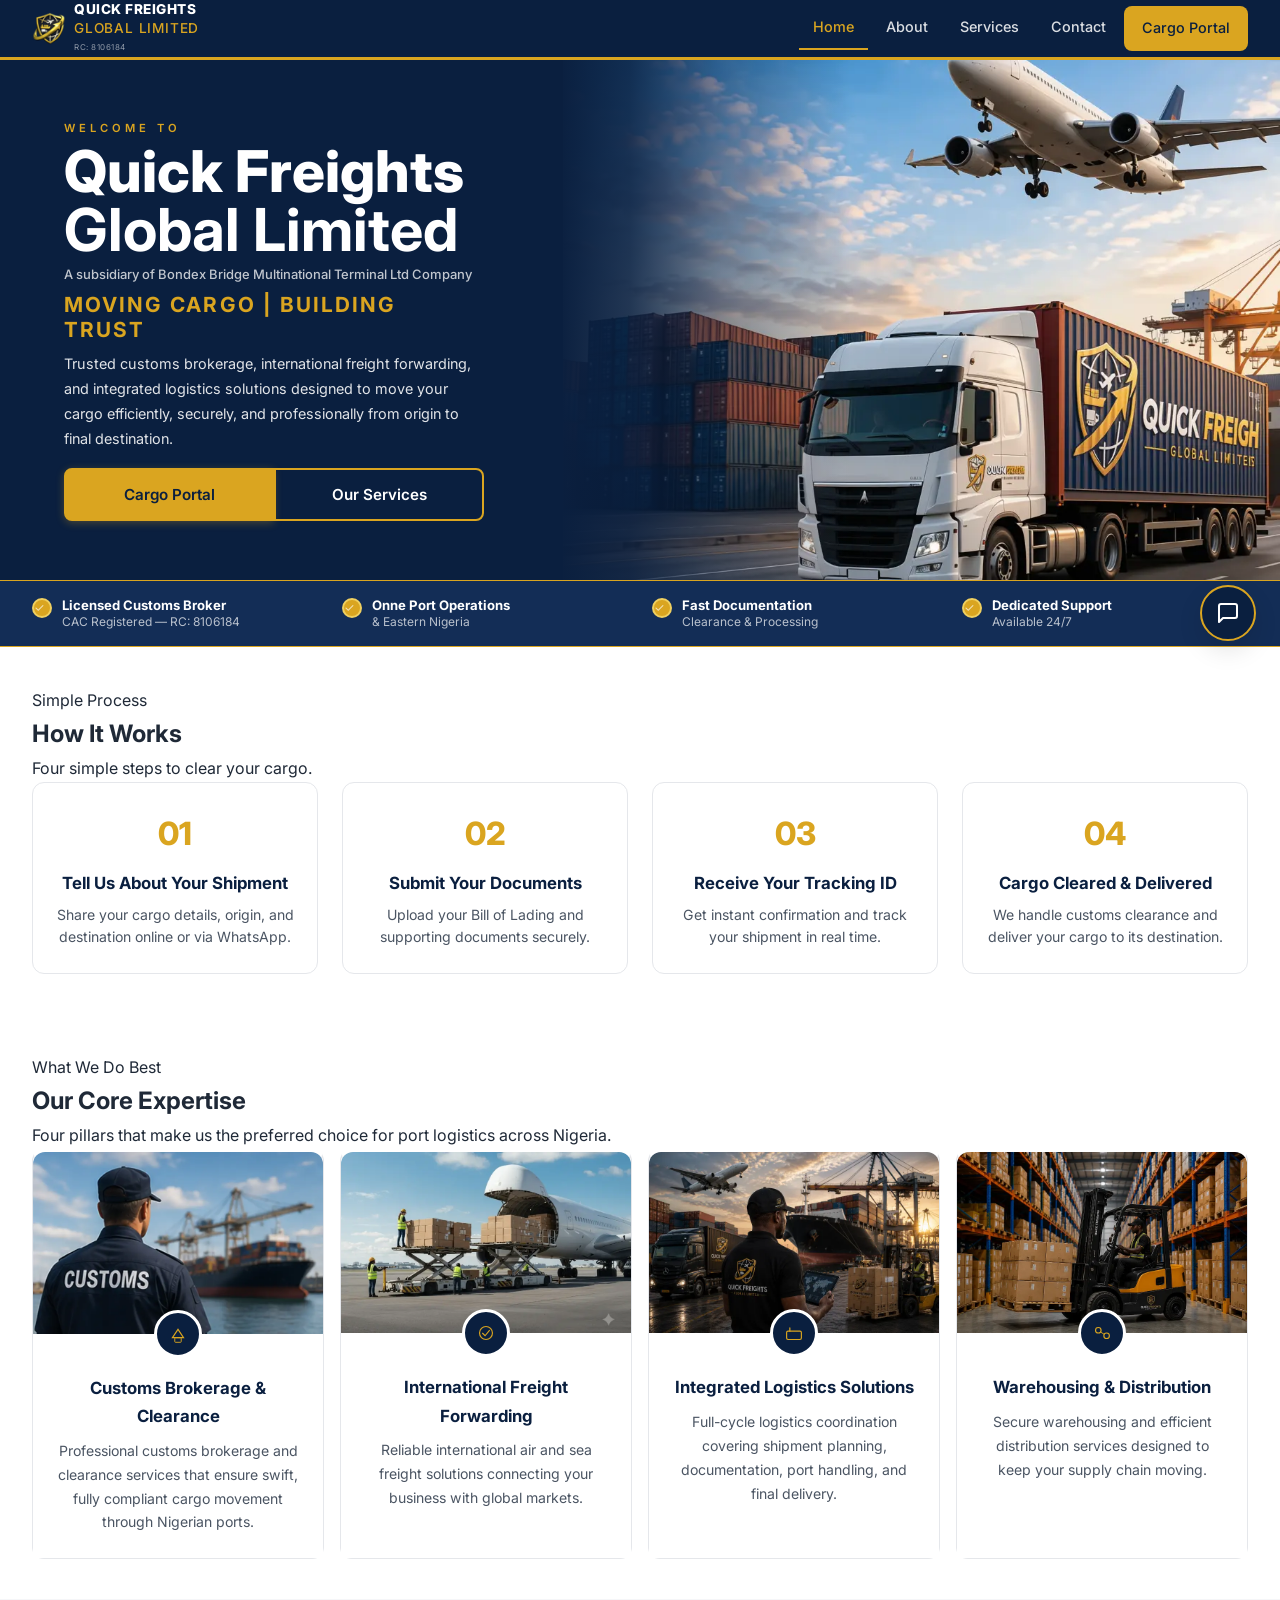
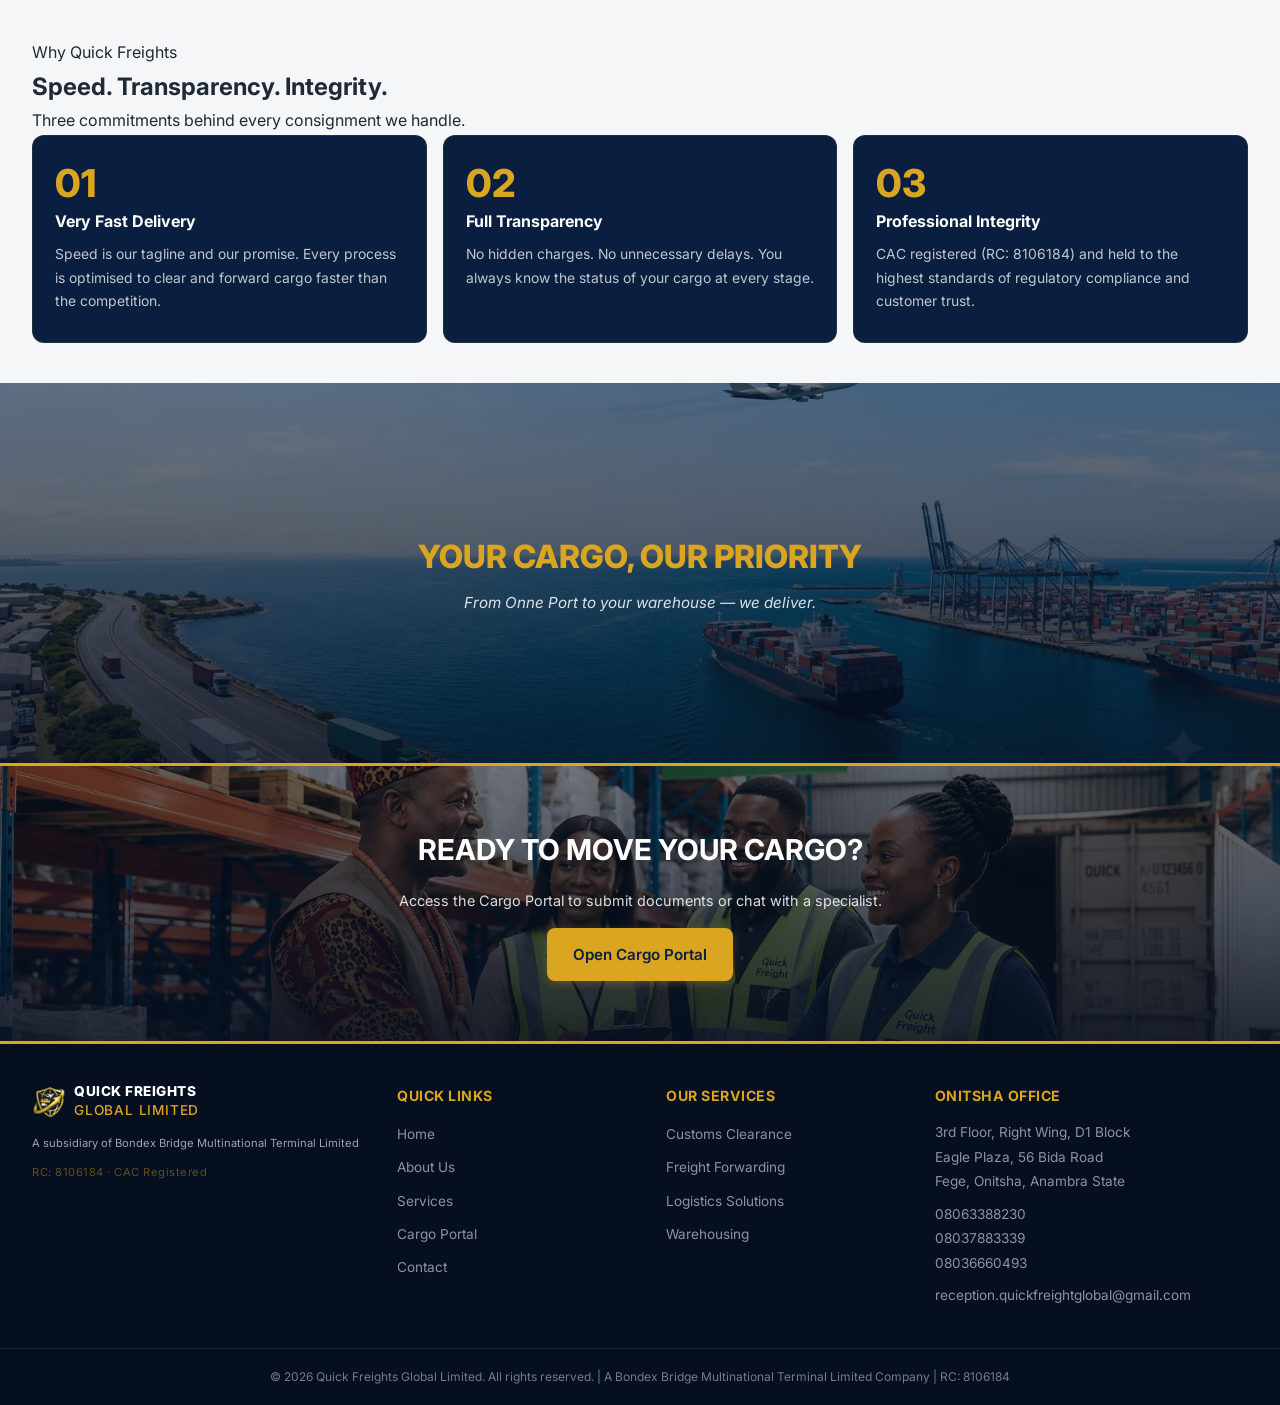
==== commit 6fb1442c: "feat: complete Milestone C — Performance Optimization - Add manifest link to all 5 HTML pages - Veri" ====
--- a/apps/website/index.html
+++ b/apps/website/index.html
@@ -8,18 +8,19 @@
     />
     <meta
       name="description"
-      content="Quick Freights Global Limited — Premier clearing and forwarding agency in Nigeria. Port clearance, freight forwarding, and end-to-end logistics. RC: 8106184."
+      content="Quick Freights Global Limited — Licensed customs brokerage, clearing and forwarding services in Nigeria. Onne Port operations, freight forwarding, and end-to-end cargo logistics. RC: 8106184."
     />
     <meta name="robots" content="index, follow" />
     <meta name="theme-color" content="#0A1F3F" />
 
+    <!-- Open Graph -->
     <meta
       property="og:title"
-      content="Quick Freights Global Limited | Clearing & Forwarding Services Nigeria"
+      content="Quick Freights Global Limited — Customs Clearance & Freight Forwarding Nigeria"
     />
     <meta
       property="og:description"
-      content="Premier clearing and forwarding agency. Moving Cargo | Building Trust"
+      content="Licensed customs brokerage and freight forwarding services at Onne Port, Nigeria. Fast cargo clearance, secure documentation, and 24/7 support. RC: 8106184."
     />
     <meta property="og:type" content="website" />
     <meta property="og:image" content="images/og-image.png" />
@@ -28,14 +29,15 @@
       content="https://automationbyjohnpaul-oss.github.io/quickfreights-website/"
     />
 
+    <!-- Twitter Card -->
     <meta name="twitter:card" content="summary_large_image" />
     <meta
       name="twitter:title"
-      content="Quick Freights Global Limited | Clearing & Forwarding Services Nigeria"
+      content="Quick Freights Global Limited — Customs Clearance & Freight Forwarding Nigeria"
     />
     <meta
       name="twitter:description"
-      content="Premier clearing and forwarding agency. Moving Cargo | Building Trust"
+      content="Licensed customs brokerage and freight forwarding services at Onne Port, Nigeria. Fast cargo clearance, secure documentation, and 24/7 support."
     />
     <meta name="twitter:image" content="images/og-image.png" />
 
@@ -44,6 +46,7 @@
       href="https://automationbyjohnpaul-oss.github.io/quickfreights-website/"
     />
     <link rel="icon" type="image/svg+xml" href="icons/favicon.svg" />
+    <link rel="manifest" href="manifest.webmanifest" />
     <link
       rel="preload"
       as="image"
@@ -52,7 +55,8 @@
     />
 
     <title>
-      Quick Freights Global Limited | Clearing & Forwarding Services Nigeria
+      Quick Freights Global Limited — Customs Clearance & Freight Forwarding
+      Nigeria
     </title>
 
     <style>
@@ -183,13 +187,9 @@
                   >
                 </div>
               </div>
-              <!-- .hero-copy -->
-            </div>
-            <!-- .hero-content -->
-          </div>
-          <!-- .container -->
-        </div>
-        <!-- .hero-left -->
+            </div>
+          </div>
+        </div>
         <div class="hero-right" aria-hidden="true">
           <img
             src="images/hero.webp"
--- a/apps/website/css/styles.css
+++ b/apps/website/css/styles.css
@@ -1,11 +1,9 @@
 ﻿/* ================================================================
-   QUICK FREIGHTS GLOBAL LIMITED — STYLESHEET v5.9
+   QUICK FREIGHTS GLOBAL LIMITED — STYLESHEET v6.0
    Navy #0A1F3F · Gold #DAA520
    RC: 8106184 | A Bondex Bridge Multinational Terminal Ltd Company
    Mobile-First | Production-Optimised
-   ALL SPACING & UI FIXED: Navbar height, hero max-height, button padding
-   TRUST BAR FIXED: Two-row layout with checkmark at top
-   HERO BUTTONS FIXED: Full width alignment with text
+   Performance: Clean CSS, no duplicates, reduced file size
    ================================================================ */
 :root {
   --navy: #0a1f3f;
@@ -32,7 +30,6 @@
   --space-md: 24px;
   --space-lg: 40px;
   --space-xl: 48px;
-  --space-2xl: 64px;
   --radius: 8px;
   --radius-lg: 12px;
   --radius-xl: 16px;
@@ -232,7 +229,8 @@
   align-items: center;
   gap: var(--space-xs);
 }
-.logo-icon svg {
+.logo-icon svg,
+.logo-icon img {
   width: 34px;
   height: 34px;
 }
@@ -382,7 +380,7 @@
   }
 }
 
-/* ── HERO — SPLIT LAYOUT (TIGHT) ── */
+/* ── HERO ── */
 .hero {
   display: flex;
   min-height: auto;
@@ -396,7 +394,7 @@
   width: 100%;
   display: flex;
   align-items: center;
-  padding: 20px var(--space-sm) 20px;
+  padding: 20px var(--space-sm);
   background: var(--navy);
   flex-shrink: 0;
   position: relative;
@@ -562,32 +560,28 @@
   }
 }
 
-/* ── COMPANY CREDENTIALS (FIXED) ── */
+/* ── TRUST BAR ── */
 .trust-bar {
   background: var(--navy-light);
   padding: var(--space-xs) 0;
   border-top: 1px solid var(--gold);
   border-bottom: 1px solid var(--gold);
 }
-
 .trust-grid {
   display: grid;
   grid-template-columns: repeat(2, 1fr);
   gap: var(--space-sm);
 }
-
 .trust-item {
   display: flex;
   align-items: flex-start;
   gap: 10px;
   padding: var(--space-xs) 0;
 }
-
 .trust-item div {
   display: flex;
   flex-direction: column;
 }
-
 .trust-check {
   color: var(--navy-light);
   background: var(--gold);
@@ -603,7 +597,6 @@
   border: 2px solid var(--gold-light);
   margin-top: 1px;
 }
-
 .trust-item strong {
   display: block;
   color: var(--white);
@@ -611,7 +604,6 @@
   font-weight: 700;
   line-height: 1.3;
 }
-
 .trust-item span {
   display: block;
   color: rgba(255, 255, 255, 0.7);
@@ -619,7 +611,6 @@
   font-weight: 400;
   line-height: 1.3;
 }
-
 @media (min-width: 576px) {
   .trust-grid {
     grid-template-columns: repeat(4, 1fr);
@@ -632,13 +623,11 @@
   padding: var(--space-lg) 0;
   background: var(--white);
 }
-
 .steps-grid {
   display: grid;
   grid-template-columns: 1fr;
   gap: var(--space-md);
 }
-
 .step-card {
   text-align: center;
   padding: var(--space-md) var(--space-sm);
@@ -646,12 +635,10 @@
   border-radius: var(--radius-lg);
   transition: var(--transition);
 }
-
 .step-card:hover {
   border-color: var(--gold);
   box-shadow: var(--shadow-md);
 }
-
 .step-number {
   display: block;
   font-size: 2rem;
@@ -659,20 +646,17 @@
   color: var(--gold);
   margin-bottom: var(--space-xs);
 }
-
 .step-card h3 {
   font-size: 1.05rem;
   font-weight: 700;
   color: var(--navy);
   margin-bottom: 6px;
 }
-
 .step-card p {
   font-size: 0.88rem;
   color: var(--grey);
   line-height: 1.6;
 }
-
 @media (min-width: 576px) {
   .steps-grid {
     grid-template-columns: repeat(2, 1fr);
@@ -688,12 +672,10 @@
 .is-hidden {
   display: none;
 }
-
 .submission-choice {
   padding: var(--space-lg) 0;
   background: var(--white);
 }
-
 .choice-grid {
   display: flex;
   flex-direction: column;
@@ -702,7 +684,6 @@
   max-width: 640px;
   margin: 0 auto;
 }
-
 .choice-card {
   width: 100%;
   max-width: 400px;
@@ -718,42 +699,35 @@
   text-align: center;
   font-family: var(--font);
 }
-
 .choice-card:hover {
   border-color: var(--gold);
   box-shadow: var(--shadow-lg);
   transform: translateY(-3px);
 }
-
 .choice-card.is-active {
   border-color: var(--gold);
   background: rgba(218, 165, 32, 0.05);
   box-shadow: var(--shadow-lg);
 }
-
 .choice-card:focus-visible {
   outline: 3px solid var(--gold);
   outline-offset: 2px;
 }
-
 .choice-icon {
   display: block;
   font-size: 2.5rem;
   margin-bottom: var(--space-xs);
 }
-
 .choice-card h3 {
   font-size: 1.2rem;
   font-weight: 700;
   color: var(--navy);
   margin-bottom: 6px;
 }
-
 .choice-card p {
   font-size: 0.9rem;
   color: var(--grey);
 }
-
 .choice-divider {
   font-size: 0.85rem;
   font-weight: 600;
@@ -762,7 +736,6 @@
   letter-spacing: 1px;
   padding: 0 var(--space-sm);
 }
-
 @media (min-width: 576px) {
   .choice-grid {
     flex-direction: row;
@@ -799,7 +772,6 @@
   display: flex;
   flex-direction: column;
 }
-
 @media (hover: hover) {
   .expertise-card:hover {
     border-top-color: var(--gold);
@@ -807,7 +779,6 @@
     transform: translateY(-4px);
   }
 }
-
 .expertise-img-wrapper {
   position: relative;
   width: 100%;
@@ -817,7 +788,6 @@
   border-radius: var(--radius-lg) var(--radius-lg) 0 0;
   z-index: 2;
 }
-
 .expertise-img-wrapper img {
   width: 100%;
   height: 100%;
@@ -826,13 +796,11 @@
   transition: transform 0.4s ease;
   border-radius: var(--radius-lg) var(--radius-lg) 0 0;
 }
-
 @media (hover: hover) {
   .expertise-card:hover .expertise-img-wrapper img {
     transform: scale(1.05);
   }
 }
-
 .expertise-icon-overlay {
   position: absolute;
   bottom: -24px;
@@ -848,13 +816,11 @@
   border: 3px solid var(--white);
   z-index: 2;
 }
-
 .expertise-icon-overlay svg {
   width: 24px;
   height: 24px;
   color: var(--gold);
 }
-
 .expertise-content {
   padding: 40px var(--space-md) var(--space-md);
   display: flex;
@@ -864,7 +830,6 @@
   z-index: 1;
   background: var(--white);
 }
-
 .expertise-content h3 {
   font-size: 1.05rem;
   font-weight: 700;
@@ -872,14 +837,12 @@
   margin-bottom: var(--space-xs);
   text-align: center;
 }
-
 .expertise-content p {
   color: var(--grey);
   font-size: 0.88rem;
   line-height: 1.7;
   text-align: center;
 }
-
 @media (min-width: 576px) {
   .expertise-grid {
     grid-template-columns: repeat(2, 1fr);
@@ -1625,7 +1588,7 @@
   }
 }
 
-/* ── FORM VALIDATION STATES ── */
+/* ── FORM VALIDATION ── */
 .form-group input.is-error,
 .form-group textarea.is-error {
   border-color: var(--error);
@@ -1713,115 +1676,6 @@
   color: var(--grey);
   font-size: 0.85rem;
   margin-top: var(--space-sm);
-}
-
-/* ── FOOTER ── */
-.site-footer {
-  background: var(--navy-dark);
-  color: rgba(255, 255, 255, 0.62);
-  padding-top: var(--space-lg);
-  position: relative;
-}
-.site-footer::before {
-  content: "";
-  position: absolute;
-  top: 0;
-  left: 0;
-  right: 0;
-  bottom: 0;
-  background: url("data:image/svg+xml,%3Csvg width='40' height='40' xmlns='http://www.w3.org/2000/svg'%3E%3Ccircle cx='20' cy='20' r='0.5' fill='rgba(255,255,255,0.03)'/%3E%3C/svg%3E");
-  pointer-events: none;
-}
-.footer-grid {
-  display: grid;
-  grid-template-columns: 1fr;
-  gap: 28px;
-  margin-bottom: 32px;
-  position: relative;
-  z-index: 1;
-}
-.footer-brand p {
-  font-size: 0.7rem;
-  margin-top: 10px;
-}
-.rc-note {
-  font-size: 0.7rem;
-  color: rgba(218, 165, 32, 0.42);
-  margin-top: 6px;
-  letter-spacing: 0.5px;
-}
-.footer-links h4,
-.footer-contact h4 {
-  color: var(--gold);
-  margin-bottom: 12px;
-  font-size: 0.88rem;
-  text-transform: uppercase;
-  letter-spacing: 0.5px;
-  font-weight: 700;
-}
-.footer-links ul li {
-  margin-bottom: 6px;
-}
-.footer-links ul li a,
-.footer-contact p,
-.footer-contact a {
-  color: rgba(255, 255, 255, 0.55);
-  font-size: 0.85rem;
-  transition: color 0.2s;
-}
-.footer-links ul li a:hover,
-.footer-links ul li a:focus-visible,
-.footer-contact a:hover,
-.footer-contact a:focus-visible {
-  color: var(--gold);
-}
-.footer-contact p {
-  line-height: 1.8;
-  margin-bottom: var(--space-xs);
-}
-.footer-bottom {
-  border-top: 1px solid rgba(255, 255, 255, 0.08);
-  padding: 18px 0;
-  text-align: center;
-  position: relative;
-  z-index: 1;
-}
-.footer-bottom p {
-  font-size: 0.75rem;
-  color: rgba(255, 255, 255, 0.45);
-}
-@media (min-width: 576px) {
-  .footer-grid {
-    grid-template-columns: repeat(2, 1fr);
-  }
-}
-@media (min-width: 768px) {
-  .footer-grid {
-    grid-template-columns: 1.4fr 1fr 1fr 1.3fr;
-  }
-}
-.footer-brand .logo {
-  margin-bottom: 12px;
-}
-.footer-brand .logo-name {
-  color: var(--white);
-}
-
-/* ── REMEMBER ME CHECKBOX ── */
-.checkbox-label {
-  display: flex !important;
-  align-items: center;
-  gap: 8px;
-  font-weight: 400 !important;
-  font-size: 0.82rem !important;
-  color: var(--grey);
-  cursor: pointer;
-}
-.checkbox-label input[type="checkbox"] {
-  width: 16px;
-  height: 16px;
-  accent-color: var(--gold);
-  cursor: pointer;
 }
 
 /* ── TRACKING ID COPY ── */
@@ -1883,6 +1737,115 @@
   }
 }
 
+/* ── FOOTER ── */
+.site-footer {
+  background: var(--navy-dark);
+  color: rgba(255, 255, 255, 0.62);
+  padding-top: var(--space-lg);
+  position: relative;
+}
+.site-footer::before {
+  content: "";
+  position: absolute;
+  top: 0;
+  left: 0;
+  right: 0;
+  bottom: 0;
+  background: url("data:image/svg+xml,%3Csvg width='40' height='40' xmlns='http://www.w3.org/2000/svg'%3E%3Ccircle cx='20' cy='20' r='0.5' fill='rgba(255,255,255,0.03)'/%3E%3C/svg%3E");
+  pointer-events: none;
+}
+.footer-grid {
+  display: grid;
+  grid-template-columns: 1fr;
+  gap: 28px;
+  margin-bottom: 32px;
+  position: relative;
+  z-index: 1;
+}
+.footer-brand p {
+  font-size: 0.7rem;
+  margin-top: 10px;
+}
+.rc-note {
+  font-size: 0.7rem;
+  color: rgba(218, 165, 32, 0.42);
+  margin-top: 6px;
+  letter-spacing: 0.5px;
+}
+.footer-links h4,
+.footer-contact h4 {
+  color: var(--gold);
+  margin-bottom: 12px;
+  font-size: 0.88rem;
+  text-transform: uppercase;
+  letter-spacing: 0.5px;
+  font-weight: 700;
+}
+.footer-links ul li {
+  margin-bottom: 6px;
+}
+.footer-links ul li a,
+.footer-contact p,
+.footer-contact a {
+  color: rgba(255, 255, 255, 0.55);
+  font-size: 0.85rem;
+  transition: color 0.2s;
+}
+.footer-links ul li a:hover,
+.footer-links ul li a:focus-visible,
+.footer-contact a:hover,
+.footer-contact a:focus-visible {
+  color: var(--gold);
+}
+.footer-contact p {
+  line-height: 1.8;
+  margin-bottom: var(--space-xs);
+}
+.footer-bottom {
+  border-top: 1px solid rgba(255, 255, 255, 0.08);
+  padding: 18px 0;
+  text-align: center;
+  position: relative;
+  z-index: 1;
+}
+.footer-bottom p {
+  font-size: 0.75rem;
+  color: rgba(255, 255, 255, 0.45);
+}
+@media (min-width: 576px) {
+  .footer-grid {
+    grid-template-columns: repeat(2, 1fr);
+  }
+}
+@media (min-width: 768px) {
+  .footer-grid {
+    grid-template-columns: 1.4fr 1fr 1fr 1.3fr;
+  }
+}
+.footer-brand .logo {
+  margin-bottom: 12px;
+}
+.footer-brand .logo-name {
+  color: var(--white);
+}
+
+/* ── REMEMBER ME ── */
+.checkbox-label {
+  display: flex !important;
+  align-items: center;
+  gap: 8px;
+  font-weight: 400 !important;
+  font-size: 0.82rem !important;
+  color: var(--grey);
+  cursor: pointer;
+}
+.checkbox-label input[type="checkbox"] {
+  width: 16px;
+  height: 16px;
+  accent-color: var(--gold);
+  cursor: pointer;
+}
+
 /* ── PRINT ── */
 @media print {
   .site-header,
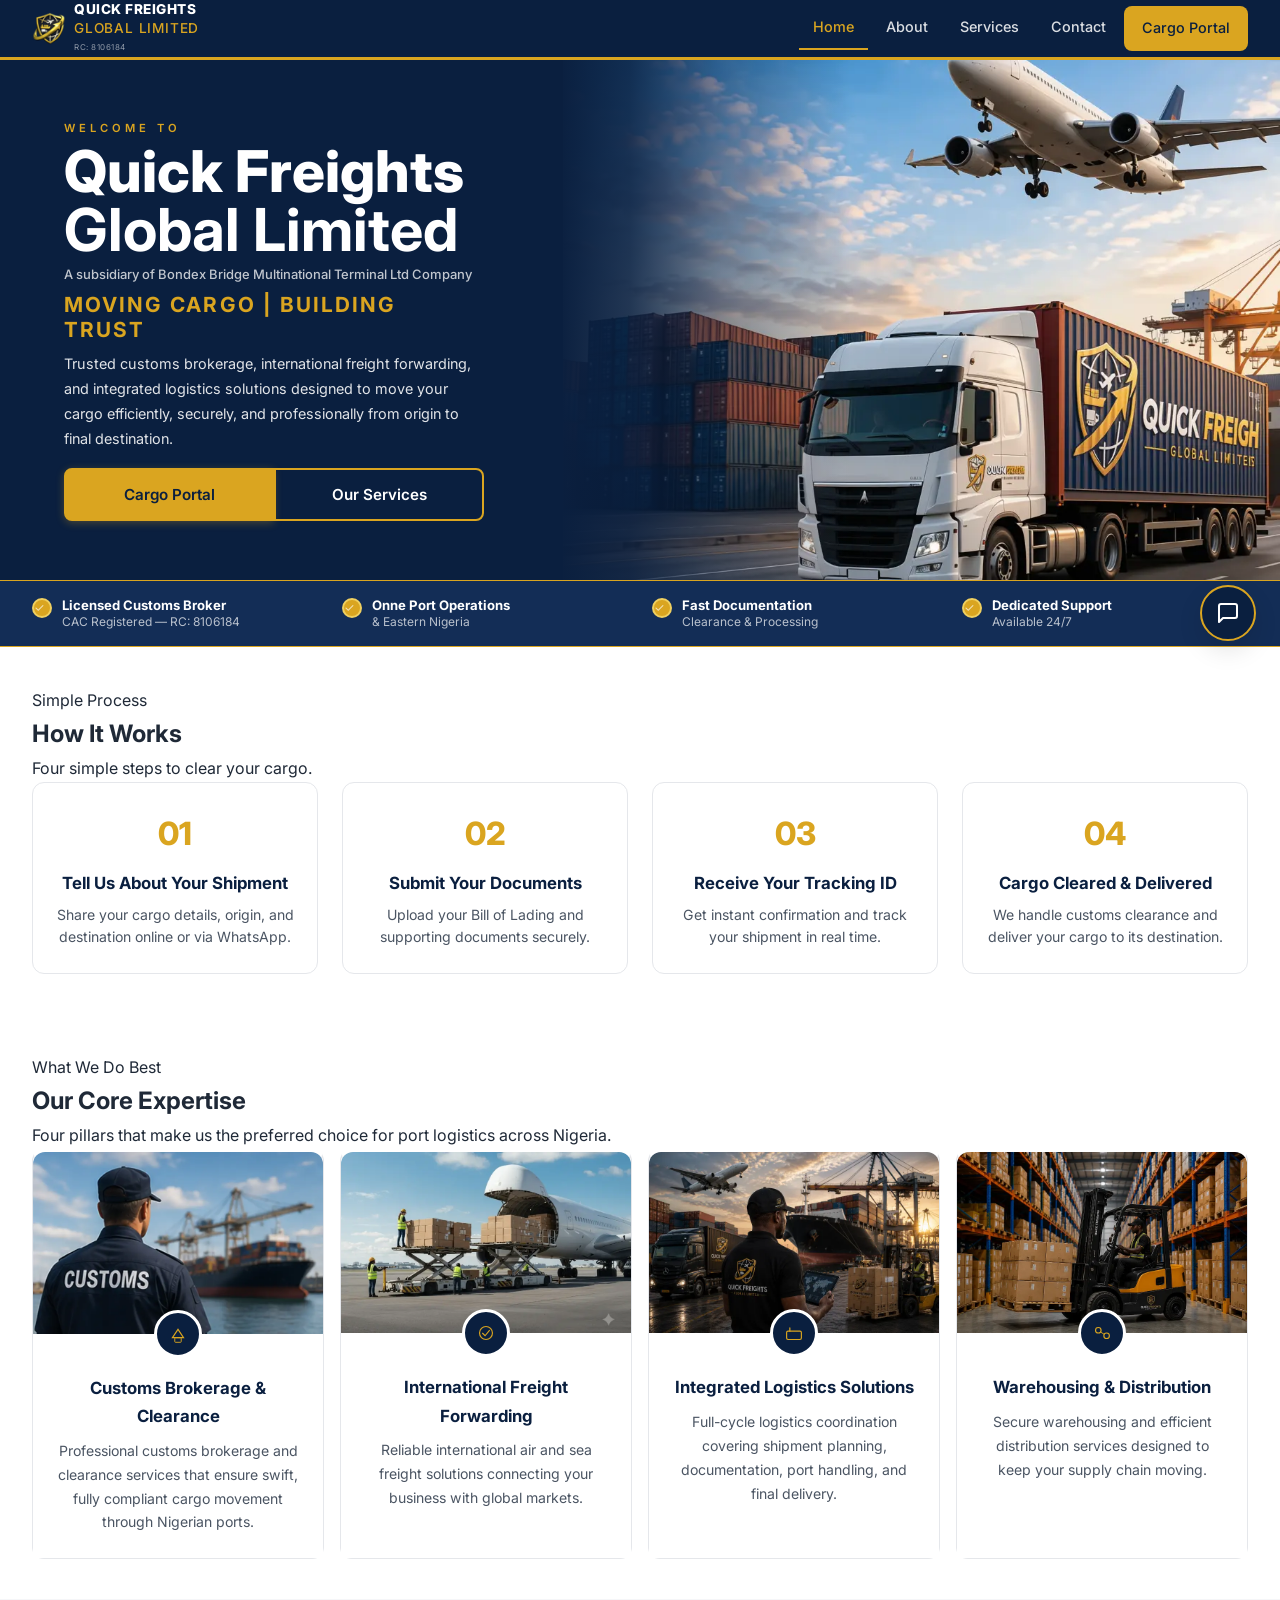
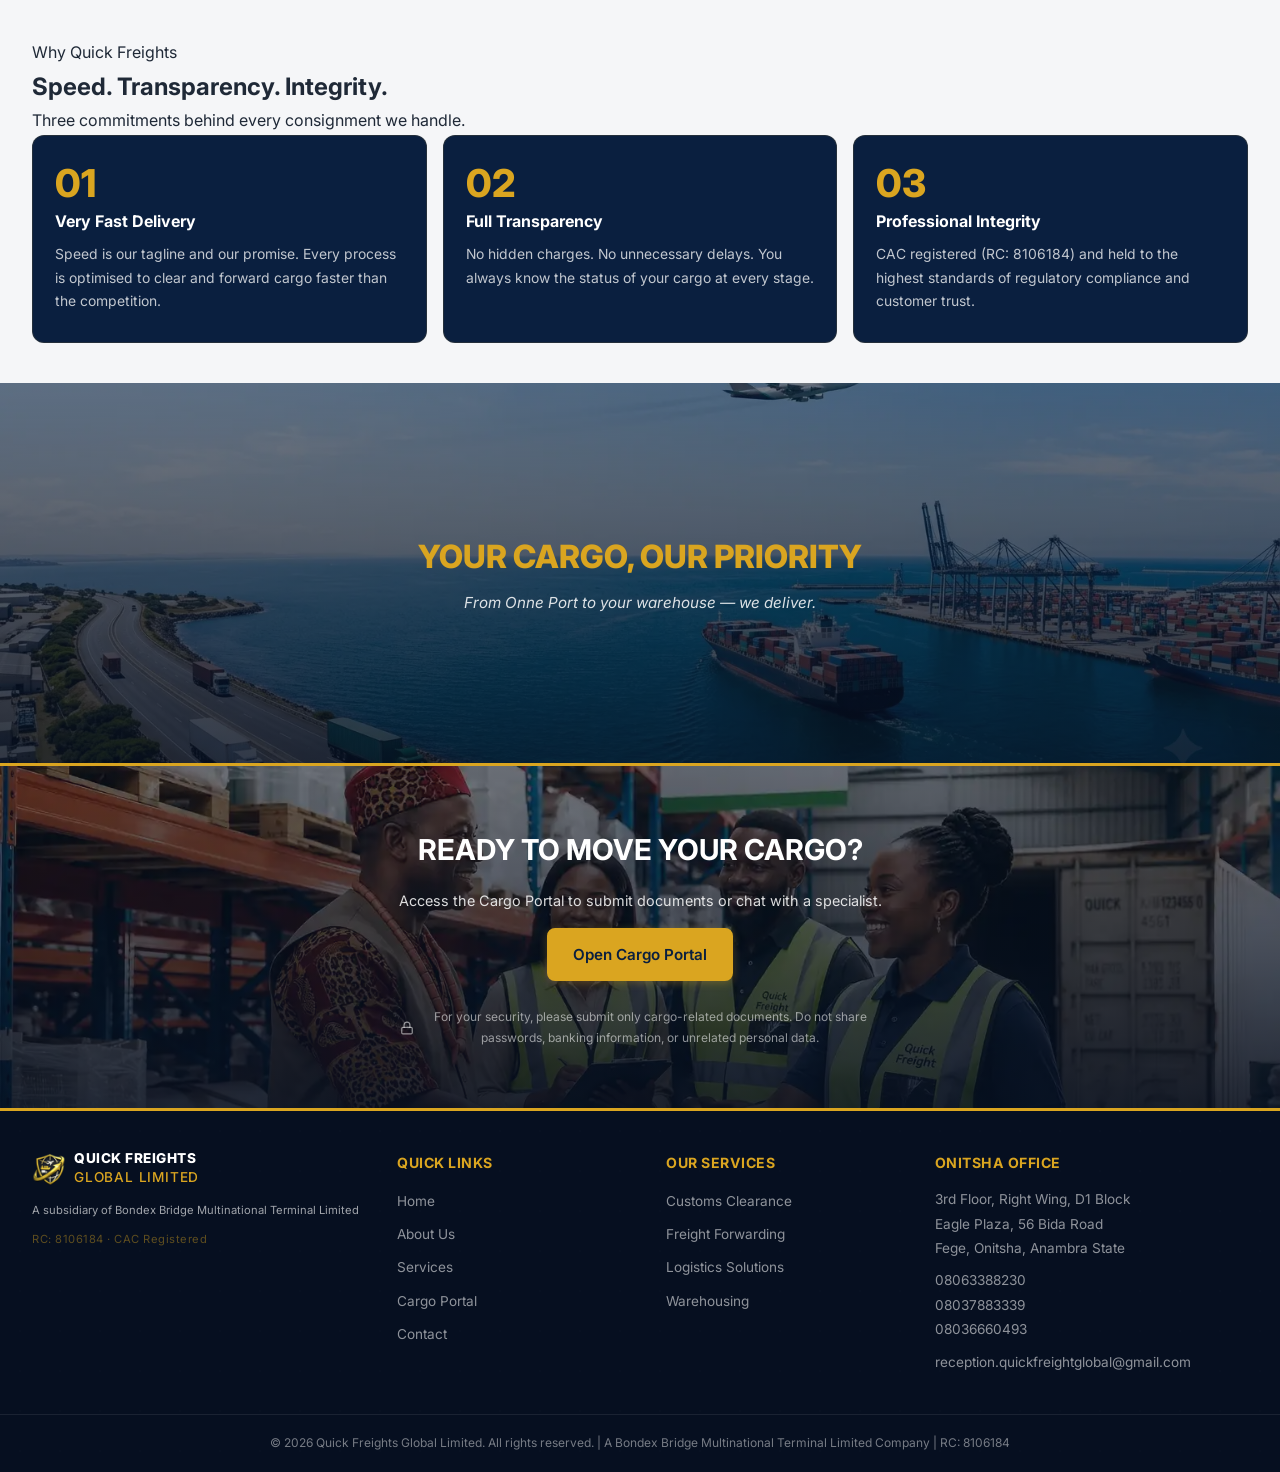
==== commit 83183c63: "feat: new homepage - split hero, trust bar, how it works, cargo portal" ====
--- a/apps/website/index.html
+++ b/apps/website/index.html
@@ -1,612 +1,721 @@
-<!doctype html>
-<html lang="en">
-  <head>
-    <meta charset="UTF-8" />
-    <meta
-      name="viewport"
-      content="width=device-width, initial-scale=1.0, maximum-scale=5.0, viewport-fit=cover"
-    />
-    <meta
-      name="description"
-      content="Quick Freights Global Limited — Licensed customs brokerage, clearing and forwarding services in Nigeria. Onne Port operations, freight forwarding, and end-to-end cargo logistics. RC: 8106184."
-    />
-    <meta name="robots" content="index, follow" />
-    <meta name="theme-color" content="#0A1F3F" />
-
-    <!-- Open Graph -->
-    <meta
-      property="og:title"
-      content="Quick Freights Global Limited — Customs Clearance & Freight Forwarding Nigeria"
-    />
-    <meta
-      property="og:description"
-      content="Licensed customs brokerage and freight forwarding services at Onne Port, Nigeria. Fast cargo clearance, secure documentation, and 24/7 support. RC: 8106184."
-    />
-    <meta property="og:type" content="website" />
-    <meta property="og:image" content="images/og-image.png" />
-    <meta
-      property="og:url"
-      content="https://automationbyjohnpaul-oss.github.io/quickfreights-website/"
-    />
-
-    <!-- Twitter Card -->
-    <meta name="twitter:card" content="summary_large_image" />
-    <meta
-      name="twitter:title"
-      content="Quick Freights Global Limited — Customs Clearance & Freight Forwarding Nigeria"
-    />
-    <meta
-      name="twitter:description"
-      content="Licensed customs brokerage and freight forwarding services at Onne Port, Nigeria. Fast cargo clearance, secure documentation, and 24/7 support."
-    />
-    <meta name="twitter:image" content="images/og-image.png" />
-
-    <link
-      rel="canonical"
-      href="https://automationbyjohnpaul-oss.github.io/quickfreights-website/"
-    />
-    <link rel="icon" type="image/svg+xml" href="icons/favicon.svg" />
-    <link rel="manifest" href="manifest.webmanifest" />
-    <link
-      rel="preload"
-      as="image"
-      href="images/hero.webp"
-      fetchpriority="high"
-    />
-
-    <title>
-      Quick Freights Global Limited — Customs Clearance & Freight Forwarding
-      Nigeria
-    </title>
-
-    <style>
-      html {
-        background: #0a1f3f;
-      }
-    </style>
-    <link rel="stylesheet" href="css/styles.css" />
-
-    <link rel="preconnect" href="https://fonts.googleapis.com" />
-    <link rel="preconnect" href="https://fonts.gstatic.com" crossorigin />
-    <link
-      rel="preload"
-      as="style"
-      href="https://fonts.googleapis.com/css2?family=Inter:wght@400;500;600;700;800&display=swap"
-    />
-    <link
-      rel="stylesheet"
-      href="https://fonts.googleapis.com/css2?family=Inter:wght@400;500;600;700;800&display=swap"
-      media="print"
-      onload="this.media = 'all'"
-    />
-    <noscript>
-      <link
-        rel="stylesheet"
-        href="https://fonts.googleapis.com/css2?family=Inter:wght@400;500;600;700;800&display=swap"
-      />
-    </noscript>
-
-    <script type="application/ld+json">
-      {
-        "@context": "https://schema.org",
-        "@type": "Organization",
-        "name": "Quick Freights Global Limited",
-        "url": "https://quickfreightsglobal.com",
-        "telephone": "+2348063388230",
-        "email": "reception.quickfreightglobal@gmail.com",
-        "address": {
-          "@type": "PostalAddress",
-          "streetAddress": "3rd Floor, Right Wing, D1 Block, Eagle Plaza, 56 Bida Road",
-          "addressLocality": "Onitsha",
-          "addressRegion": "Anambra State",
-          "addressCountry": "NG"
-        }
-      }
-    </script>
-  </head>
-  <body>
-    <a href="#main-content" class="skip-link">Skip to main content</a>
-
-    <header class="site-header" role="banner">
-      <div class="container header-inner">
-        <a
-          href="index.html"
-          class="logo-link"
-          aria-label="Quick Freights Global Limited Home"
-        >
-          <div class="logo">
-            <div class="logo-icon">
-              <img
-                src="images/logo.png"
-                alt=""
-                width="40"
-                height="40"
-                aria-hidden="true"
-              />
-            </div>
-            <div class="logo-text">
-              <span class="logo-name">QUICK FREIGHTS</span>
-              <span class="logo-sub">GLOBAL LIMITED</span>
-              <span class="logo-rc">RC: 8106184</span>
-            </div>
-          </div>
-        </a>
-        <nav class="main-nav" id="mainNav" aria-label="Main navigation">
-          <button
-            class="mobile-menu-toggle"
-            id="menuToggle"
-            aria-label="Toggle menu"
-            aria-expanded="false"
-          >
-            <span></span><span></span><span></span>
-          </button>
-          <ul class="nav-list" id="navList">
-            <li>
-              <a href="index.html" class="nav-link active" aria-current="page"
-                >Home</a
-              >
-            </li>
-            <li><a href="about.html" class="nav-link">About</a></li>
-            <li><a href="services.html" class="nav-link">Services</a></li>
-            <li><a href="contact.html" class="nav-link">Contact</a></li>
-            <li>
-              <a href="track.html" class="nav-link cta-nav">Cargo Portal</a>
-            </li>
-          </ul>
-        </nav>
-      </div>
-    </header>
-
-    <main id="main-content">
-      <!-- HERO — SPLIT LAYOUT -->
-      <section class="hero" aria-labelledby="hero-heading">
-        <div class="hero-left">
-          <div class="container">
-            <div class="hero-content">
-              <div class="hero-copy">
-                <p class="hero-welcome">Welcome to</p>
-                <h1 class="hero-company" id="hero-heading">
-                  <span class="hero-company-main">Quick Freights</span>
-                  <span class="hero-company-sub">Global Limited</span>
-                </h1>
-                <p class="hero-subsidiary">
-                  A subsidiary of Bondex Bridge Multinational Terminal Ltd
-                  Company
-                </p>
-                <p class="hero-headline">Moving Cargo | Building Trust</p>
-                <p class="hero-subtitle">
-                  Trusted customs brokerage, international freight forwarding,
-                  and integrated logistics solutions designed to move your cargo
-                  efficiently, securely, and professionally from origin to final
-                  destination.
-                </p>
-                <div class="hero-cta-group">
-                  <a href="track.html" class="btn btn-primary">Cargo Portal</a>
-                  <a href="services.html" class="btn btn-outline"
-                    >Our Services</a
-                  >
-                </div>
-              </div>
-            </div>
-          </div>
-        </div>
-        <div class="hero-right" aria-hidden="true">
-          <img
-            src="images/hero.webp"
-            alt=""
-            width="1920"
-            height="1080"
-            fetchpriority="high"
-            decoding="async"
-          />
-        </div>
-      </section>
-
-      <!-- COMPANY CREDENTIALS -->
-      <section class="trust-bar" aria-label="Company credentials">
-        <div class="container">
-          <div class="trust-grid">
-            <div class="trust-item">
-              <span class="trust-check">✓</span>
-              <div>
-                <strong>Licensed Customs Broker</strong>
-                <span>CAC Registered — RC: 8106184</span>
-              </div>
-            </div>
-            <div class="trust-item">
-              <span class="trust-check">✓</span>
-              <div>
-                <strong>Onne Port Operations</strong>
-                <span>&amp; Eastern Nigeria</span>
-              </div>
-            </div>
-            <div class="trust-item">
-              <span class="trust-check">✓</span>
-              <div>
-                <strong>Fast Documentation</strong>
-                <span>Clearance &amp; Processing</span>
-              </div>
-            </div>
-            <div class="trust-item">
-              <span class="trust-check">✓</span>
-              <div>
-                <strong>Dedicated Support</strong>
-                <span>Available 24/7</span>
-              </div>
-            </div>
-          </div>
-        </div>
-      </section>
-
-      <!-- HOW IT WORKS -->
-      <section class="how-it-works" aria-labelledby="how-heading">
-        <div class="container">
-          <div class="section-header">
-            <span class="section-tag">Simple Process</span>
-            <h2 class="section-title" id="how-heading">How It Works</h2>
-            <p class="section-desc">Four simple steps to clear your cargo.</p>
-          </div>
-          <div class="steps-grid">
-            <div class="step-card">
-              <span class="step-number">01</span>
-              <h3>Tell Us About Your Shipment</h3>
-              <p>
-                Share your cargo details, origin, and destination online or via
-                WhatsApp.
-              </p>
-            </div>
-            <div class="step-card">
-              <span class="step-number">02</span>
-              <h3>Submit Your Documents</h3>
-              <p>
-                Upload your Bill of Lading and supporting documents securely.
-              </p>
-            </div>
-            <div class="step-card">
-              <span class="step-number">03</span>
-              <h3>Receive Your Tracking ID</h3>
-              <p>
-                Get instant confirmation and track your shipment in real time.
-              </p>
-            </div>
-            <div class="step-card">
-              <span class="step-number">04</span>
-              <h3>Cargo Cleared & Delivered</h3>
-              <p>
-                We handle customs clearance and deliver your cargo to its
-                destination.
-              </p>
-            </div>
-          </div>
-        </div>
-      </section>
-
-      <!-- EXPERTISE CARDS -->
-      <section class="expertise-section" aria-labelledby="expertise-heading">
-        <div class="container">
-          <div class="section-header">
-            <span class="section-tag">What We Do Best</span>
-            <h2 class="section-title" id="expertise-heading">
-              Our Core Expertise
-            </h2>
-            <p class="section-desc">
-              Four pillars that make us the preferred choice for port logistics
-              across Nigeria.
-            </p>
-          </div>
-          <div class="expertise-grid">
-            <div class="expertise-card">
-              <div class="expertise-img-wrapper">
-                <img
-                  src="images/customs-brokerage.webp"
-                  alt="Customs Brokerage &amp; Clearance"
-                  loading="lazy"
-                  decoding="async"
-                  width="800"
-                  height="500"
-                />
-                <div class="expertise-icon-overlay" aria-hidden="true">
-                  <svg width="22" height="22" viewBox="0 0 52 52" fill="none">
-                    <path
-                      d="M14 34 L26 16 L38 34 Z"
-                      stroke="#DAA520"
-                      stroke-width="2.5"
-                      fill="none"
-                    />
-                    <rect
-                      x="19"
-                      y="34"
-                      width="14"
-                      height="10"
-                      rx="1.5"
-                      stroke="#DAA520"
-                      stroke-width="2"
-                      fill="none"
-                    />
-                  </svg>
-                </div>
-              </div>
-              <div class="expertise-content">
-                <h3>Customs Brokerage &amp; Clearance</h3>
-                <p>
-                  Professional customs brokerage and clearance services that
-                  ensure swift, fully compliant cargo movement through Nigerian
-                  ports.
-                </p>
-              </div>
-            </div>
-            <div class="expertise-card">
-              <div class="expertise-img-wrapper">
-                <img
-                  src="images/international-freight.webp"
-                  alt="International Freight Forwarding"
-                  loading="lazy"
-                  decoding="async"
-                  width="800"
-                  height="500"
-                />
-                <div class="expertise-icon-overlay" aria-hidden="true">
-                  <svg width="22" height="22" viewBox="0 0 52 52" fill="none">
-                    <circle
-                      cx="26"
-                      cy="26"
-                      r="14"
-                      stroke="#DAA520"
-                      stroke-width="2.5"
-                      fill="none"
-                    />
-                    <path
-                      d="M18 26 L24 32 L34 20"
-                      stroke="#DAA520"
-                      stroke-width="2.5"
-                      fill="none"
-                    />
-                  </svg>
-                </div>
-              </div>
-              <div class="expertise-content">
-                <h3>International Freight Forwarding</h3>
-                <p>
-                  Reliable international air and sea freight solutions
-                  connecting your business with global markets.
-                </p>
-              </div>
-            </div>
-            <div class="expertise-card">
-              <div class="expertise-img-wrapper">
-                <img
-                  src="images/integrated-logistics.webp"
-                  alt="Integrated Logistics Solutions"
-                  loading="lazy"
-                  decoding="async"
-                  width="800"
-                  height="500"
-                />
-                <div class="expertise-icon-overlay" aria-hidden="true">
-                  <svg width="22" height="22" viewBox="0 0 52 52" fill="none">
-                    <rect
-                      x="10"
-                      y="22"
-                      width="32"
-                      height="18"
-                      rx="3"
-                      stroke="#DAA520"
-                      stroke-width="2.5"
-                      fill="none"
-                    />
-                    <line
-                      x1="17"
-                      y1="15"
-                      x2="17"
-                      y2="22"
-                      stroke="#DAA520"
-                      stroke-width="2.5"
-                      stroke-linecap="round"
-                    />
-                  </svg>
-                </div>
-              </div>
-              <div class="expertise-content">
-                <h3>Integrated Logistics Solutions</h3>
-                <p>
-                  Full-cycle logistics coordination covering shipment planning,
-                  documentation, port handling, and final delivery.
-                </p>
-              </div>
-            </div>
-            <div class="expertise-card">
-              <div class="expertise-img-wrapper">
-                <img
-                  src="images/warehousing-distribution.webp"
-                  alt="Warehousing &amp; Distribution"
-                  loading="lazy"
-                  decoding="async"
-                  width="800"
-                  height="500"
-                />
-                <div class="expertise-icon-overlay" aria-hidden="true">
-                  <svg width="22" height="22" viewBox="0 0 52 52" fill="none">
-                    <circle
-                      cx="18"
-                      cy="20"
-                      r="6"
-                      stroke="#DAA520"
-                      stroke-width="2.5"
-                      fill="none"
-                    />
-                    <circle
-                      cx="36"
-                      cy="32"
-                      r="6"
-                      stroke="#DAA520"
-                      stroke-width="2.5"
-                      fill="none"
-                    />
-                    <line
-                      x1="23"
-                      y1="24"
-                      x2="31"
-                      y2="29"
-                      stroke="#DAA520"
-                      stroke-width="2"
-                    />
-                  </svg>
-                </div>
-              </div>
-              <div class="expertise-content">
-                <h3>Warehousing &amp; Distribution</h3>
-                <p>
-                  Secure warehousing and efficient distribution services
-                  designed to keep your supply chain moving.
-                </p>
-              </div>
-            </div>
-          </div>
-        </div>
-      </section>
-
-      <section class="why-section" aria-labelledby="why-heading">
-        <div class="container">
-          <div class="section-header">
-            <span class="section-tag">Why Quick Freights</span>
-            <h2 class="section-title" id="why-heading">
-              Speed. Transparency. Integrity.
-            </h2>
-            <p class="section-desc">
-              Three commitments behind every consignment we handle.
-            </p>
-          </div>
-          <div class="why-grid">
-            <div class="why-card">
-              <span class="why-number">01</span>
-              <h4>Very Fast Delivery</h4>
-              <p>
-                Speed is our tagline and our promise. Every process is optimised
-                to clear and forward cargo faster than the competition.
-              </p>
-            </div>
-            <div class="why-card">
-              <span class="why-number">02</span>
-              <h4>Full Transparency</h4>
-              <p>
-                No hidden charges. No unnecessary delays. You always know the
-                status of your cargo at every stage.
-              </p>
-            </div>
-            <div class="why-card">
-              <span class="why-number">03</span>
-              <h4>Professional Integrity</h4>
-              <p>
-                CAC registered (RC: 8106184) and held to the highest standards
-                of regulatory compliance and customer trust.
-              </p>
-            </div>
-          </div>
-        </div>
-      </section>
-
-      <section class="image-banner" aria-labelledby="banner-heading">
-        <img
-          src="images/banner.webp"
-          alt="Busy container port with cargo ships and cranes"
-          loading="lazy"
-          decoding="async"
-          width="1400"
-          height="400"
-        />
-        <div class="image-banner-overlay">
-          <div class="container">
-            <h3 id="banner-heading">Your Cargo, Our Priority</h3>
-            <p>From Onne Port to your warehouse — we deliver.</p>
-          </div>
-        </div>
-      </section>
-
-      <section class="cta-banner" aria-labelledby="cta-heading">
-        <div class="container cta-banner-content">
-          <h2 id="cta-heading">READY TO MOVE YOUR CARGO?</h2>
-          <p>
-            Access the Cargo Portal to submit documents or chat with a
-            specialist.
-          </p>
-          <a href="track.html" class="btn btn-primary">Open Cargo Portal</a>
-        </div>
-      </section>
-    </main>
-
-    <footer class="site-footer" role="contentinfo">
-      <div class="container footer-grid">
-        <div class="footer-brand">
-          <div class="logo">
-            <div class="logo-icon">
-              <img
-                src="images/logo.png"
-                alt=""
-                loading="lazy"
-                decoding="async"
-                width="38"
-                height="38"
-                aria-hidden="true"
-              />
-            </div>
-            <div class="logo-text">
-              <span class="logo-name">QUICK FREIGHTS</span>
-              <span class="logo-sub">GLOBAL LIMITED</span>
-            </div>
-          </div>
-          <p>A subsidiary of Bondex Bridge Multinational Terminal Limited</p>
-          <p class="rc-note">RC: 8106184 · CAC Registered</p>
-        </div>
-        <div class="footer-links">
-          <h4>Quick Links</h4>
-          <ul>
-            <li><a href="index.html">Home</a></li>
-            <li><a href="about.html">About Us</a></li>
-            <li><a href="services.html">Services</a></li>
-            <li><a href="track.html">Cargo Portal</a></li>
-            <li><a href="contact.html">Contact</a></li>
-          </ul>
-        </div>
-        <div class="footer-links">
-          <h4>Our Services</h4>
-          <ul>
-            <li><a href="services.html">Customs Clearance</a></li>
-            <li><a href="services.html">Freight Forwarding</a></li>
-            <li><a href="services.html">Logistics Solutions</a></li>
-            <li><a href="services.html">Warehousing</a></li>
-          </ul>
-        </div>
-        <div class="footer-contact">
-          <h4>Onitsha Office</h4>
-          <p>
-            3rd Floor, Right Wing, D1 Block<br />Eagle Plaza, 56 Bida Road<br />Fege,
-            Onitsha, Anambra State
-          </p>
-          <p>
-            <a href="tel:+2348063388230">08063388230</a><br />
-            <a href="tel:+2348037883339">08037883339</a><br />
-            <a href="tel:+2348036660493">08036660493</a>
-          </p>
-          <p>
-            <a href="mailto:reception.quickfreightglobal@gmail.com"
-              >reception.quickfreightglobal@gmail.com</a
-            >
-          </p>
-        </div>
-      </div>
-      <div class="footer-bottom">
-        <div class="container">
-          <p>
-            &copy; <span id="copyrightYear"></span> Quick Freights Global
-            Limited. All rights reserved. | A Bondex Bridge Multinational
-            Terminal Limited Company | RC: 8106184
-          </p>
-        </div>
-      </div>
-    </footer>
-
-    <script src="js/communication.config.js"></script>
-    <script src="js/floating-widget.js"></script>
-    <script defer src="js/script.js"></script>
-  </body>
-</html>
+<!doctype html>
+<html lang="en">
+  <head>
+    <meta charset="UTF-8" />
+    <meta
+      name="viewport"
+      content="width=device-width, initial-scale=1.0, maximum-scale=5.0, viewport-fit=cover"
+    />
+    <meta
+      name="description"
+      content="Quick Freights Global Limited — Licensed customs brokerage, clearing and forwarding services in Nigeria. Onne Port operations, freight forwarding, and end-to-end cargo logistics. RC: 8106184."
+    />
+    <meta name="robots" content="index, follow" />
+    <meta name="theme-color" content="#0A1F3F" />
+
+    <!-- Open Graph -->
+    <meta
+      property="og:title"
+      content="Quick Freights Global Limited — Customs Clearance & Freight Forwarding Nigeria"
+    />
+    <meta
+      property="og:description"
+      content="Licensed customs brokerage and freight forwarding services at Onne Port, Nigeria. Fast cargo clearance, secure documentation, and 24/7 support. RC: 8106184."
+    />
+    <meta property="og:type" content="website" />
+    <meta property="og:image" content="images/og-image.webp" />
+    <meta
+      property="og:url"
+      content="https://automationbyjohnpaul-oss.github.io/quickfreights-website/"
+    />
+
+    <!-- Twitter Card -->
+    <meta name="twitter:card" content="summary_large_image" />
+    <meta
+      name="twitter:title"
+      content="Quick Freights Global Limited — Customs Clearance & Freight Forwarding Nigeria"
+    />
+    <meta
+      name="twitter:description"
+      content="Licensed customs brokerage and freight forwarding services at Onne Port, Nigeria. Fast cargo clearance, secure documentation, and 24/7 support."
+    />
+    <meta name="twitter:image" content="images/og-image.webp" />
+
+    <link
+      rel="canonical"
+      href="https://automationbyjohnpaul-oss.github.io/quickfreights-website/"
+    />
+    <link rel="icon" type="image/svg+xml" href="icons/favicon.svg" />
+    <link rel="manifest" href="manifest.webmanifest" />
+    <link
+      rel="preload"
+      as="image"
+      href="images/hero.webp"
+      fetchpriority="high"
+    />
+
+    <!-- SHORTENED TITLE (under 60 chars for Google) -->
+    <title>
+      Quick Freights Global — Customs Clearance & Freight Forwarding Nigeria
+    </title>
+
+    <style>
+      html {
+        background: #0a1f3f;
+      }
+    </style>
+    <link rel="stylesheet" href="css/styles.css" />
+
+    <link rel="preconnect" href="https://fonts.googleapis.com" />
+    <link rel="preconnect" href="https://fonts.gstatic.com" crossorigin />
+    <link
+      rel="preload"
+      as="style"
+      href="https://fonts.googleapis.com/css2?family=Inter:wght@400;500;600;700;800&display=swap"
+    />
+    <link
+      rel="stylesheet"
+      href="https://fonts.googleapis.com/css2?family=Inter:wght@400;500;600;700;800&display=swap"
+      media="print"
+      onload="this.media = 'all'"
+    />
+    <noscript>
+      <link
+        rel="stylesheet"
+        href="https://fonts.googleapis.com/css2?family=Inter:wght@400;500;600;700;800&display=swap"
+      />
+    </noscript>
+
+    <!-- SCHEMA.ORG MARKUP — LocalBusiness -->
+    <script type="application/ld+json">
+      {
+        "@context": "https://schema.org",
+        "@type": "LocalBusiness",
+        "name": "Quick Freights Global Limited",
+        "description": "Licensed customs clearance and freight forwarding services at Onne Port, Nigeria. Fast cargo clearance, secure documentation, and 24/7 support.",
+        "url": "https://quickfreightsglobal.com",
+        "telephone": "+2348063388230",
+        "email": "reception.quickfreightglobal@gmail.com",
+        "image": "https://quickfreightsglobal.com/images/og-image.webp",
+        "address": {
+          "@type": "PostalAddress",
+          "streetAddress": "3rd Floor, Right Wing, D1 Block, Eagle Plaza, 56 Bida Road",
+          "addressLocality": "Onitsha",
+          "addressRegion": "Anambra State",
+          "addressCountry": "NG"
+        },
+        "geo": {
+          "@type": "GeoCoordinates",
+          "latitude": "6.1428",
+          "longitude": "6.7992"
+        },
+        "openingHoursSpecification": [
+          {
+            "@type": "OpeningHoursSpecification",
+            "dayOfWeek": [
+              "Monday",
+              "Tuesday",
+              "Wednesday",
+              "Thursday",
+              "Friday"
+            ],
+            "opens": "08:00",
+            "closes": "18:00"
+          },
+          {
+            "@type": "OpeningHoursSpecification",
+            "dayOfWeek": ["Saturday"],
+            "opens": "09:00",
+            "closes": "14:00"
+          }
+        ],
+        "priceRange": "₦₦",
+        "areaServed": [
+          "Onne Port",
+          "Port Harcourt",
+          "Onitsha",
+          "Apapa",
+          "Tin Can Island",
+          "Lagos Ports",
+          "Nigeria"
+        ],
+        "hasOfferCatalog": {
+          "@type": "OfferCatalog",
+          "name": "Logistics Services",
+          "itemListElement": [
+            {
+              "@type": "Offer",
+              "itemOffered": {
+                "@type": "Service",
+                "name": "Customs Clearance",
+                "description": "Professional customs brokerage and clearance services at Nigerian ports."
+              }
+            },
+            {
+              "@type": "Offer",
+              "itemOffered": {
+                "@type": "Service",
+                "name": "Freight Forwarding",
+                "description": "International air and sea freight forwarding solutions."
+              }
+            },
+            {
+              "@type": "Offer",
+              "itemOffered": {
+                "@type": "Service",
+                "name": "Integrated Logistics",
+                "description": "End-to-end logistics coordination and supply chain management."
+              }
+            },
+            {
+              "@type": "Offer",
+              "itemOffered": {
+                "@type": "Service",
+                "name": "Warehousing & Distribution",
+                "description": "Secure cargo storage and efficient distribution services."
+              }
+            }
+          ]
+        },
+        "sameAs": ["https://wa.me/2348037883339"]
+      }
+    </script>
+  </head>
+  <body>
+    <a href="#main-content" class="skip-link">Skip to main content</a>
+
+    <header class="site-header" role="banner">
+      <div class="container header-inner">
+        <a
+          href="index.html"
+          class="logo-link"
+          aria-label="Quick Freights Global Limited Home"
+        >
+          <div class="logo">
+            <div class="logo-icon">
+              <img
+                src="images/logo.png"
+                alt="Quick Freights Global Limited"
+                width="40"
+                height="40"
+              />
+            </div>
+            <div class="logo-text">
+              <span class="logo-name">QUICK FREIGHTS</span>
+              <span class="logo-sub">GLOBAL LIMITED</span>
+              <span class="logo-rc">RC: 8106184</span>
+            </div>
+          </div>
+        </a>
+        <nav class="main-nav" id="mainNav" aria-label="Main navigation">
+          <button
+            class="mobile-menu-toggle"
+            id="menuToggle"
+            aria-label="Toggle menu"
+            aria-expanded="false"
+          >
+            <span></span><span></span><span></span>
+          </button>
+          <ul class="nav-list" id="navList">
+            <li>
+              <a href="index.html" class="nav-link active" aria-current="page"
+                >Home</a
+              >
+            </li>
+            <li><a href="about.html" class="nav-link">About</a></li>
+            <li><a href="services.html" class="nav-link">Services</a></li>
+            <li><a href="contact.html" class="nav-link">Contact</a></li>
+            <li>
+              <a href="track.html" class="nav-link cta-nav">Cargo Portal</a>
+            </li>
+          </ul>
+        </nav>
+      </div>
+    </header>
+
+    <main id="main-content">
+      <!-- HERO — SPLIT LAYOUT -->
+      <section class="hero" aria-labelledby="hero-heading">
+        <div class="hero-left">
+          <div class="container">
+            <div class="hero-content">
+              <div class="hero-copy">
+                <p class="hero-welcome">Welcome to</p>
+                <h1 class="hero-company" id="hero-heading">
+                  <span class="hero-company-main">Quick Freights</span>
+                  <span class="hero-company-sub">Global Limited</span>
+                  <span class="visually-hidden">
+                    — Customs Clearance & Freight Forwarding Nigeria</span
+                  >
+                </h1>
+                <p class="hero-subsidiary">
+                  A subsidiary of Bondex Bridge Multinational Terminal Ltd
+                  Company
+                </p>
+                <p class="hero-headline">Moving Cargo | Building Trust</p>
+                <p class="hero-subtitle">
+                  Trusted customs brokerage, international freight forwarding,
+                  and integrated logistics solutions designed to move your cargo
+                  efficiently, securely, and professionally from origin to final
+                  destination.
+                </p>
+                <div class="hero-cta-group">
+                  <a href="track.html" class="btn btn-primary">Cargo Portal</a>
+                  <a href="services.html" class="btn btn-outline"
+                    >Our Services</a
+                  >
+                </div>
+              </div>
+            </div>
+          </div>
+        </div>
+        <div class="hero-right" aria-hidden="true">
+          <img
+            src="images/hero.webp"
+            alt="Container ship at port with cargo operations"
+            width="1920"
+            height="1080"
+            fetchpriority="high"
+            decoding="async"
+          />
+        </div>
+      </section>
+
+      <!-- COMPANY CREDENTIALS -->
+      <section class="trust-bar" aria-label="Company credentials">
+        <div class="container">
+          <div class="trust-grid">
+            <div class="trust-item">
+              <span class="trust-check">✓</span>
+              <div>
+                <strong>Licensed Customs Broker</strong>
+                <span>CAC Registered — RC: 8106184</span>
+              </div>
+            </div>
+            <div class="trust-item">
+              <span class="trust-check">✓</span>
+              <div>
+                <strong>Onne Port Operations</strong>
+                <span>&amp; Eastern Nigeria</span>
+              </div>
+            </div>
+            <div class="trust-item">
+              <span class="trust-check">✓</span>
+              <div>
+                <strong>Fast Documentation</strong>
+                <span>Clearance &amp; Processing</span>
+              </div>
+            </div>
+            <div class="trust-item">
+              <span class="trust-check">✓</span>
+              <div>
+                <strong>Dedicated Support</strong>
+                <span>Available 24/7</span>
+              </div>
+            </div>
+          </div>
+        </div>
+      </section>
+
+      <!-- HOW IT WORKS -->
+      <section class="how-it-works" aria-labelledby="how-heading">
+        <div class="container">
+          <div class="section-header">
+            <span class="section-tag">Simple Process</span>
+            <h2 class="section-title" id="how-heading">How It Works</h2>
+            <p class="section-desc">Four simple steps to clear your cargo.</p>
+          </div>
+          <div class="steps-grid">
+            <div class="step-card">
+              <span class="step-number">01</span>
+              <h3>Tell Us About Your Shipment</h3>
+              <p>
+                Share your cargo details, origin, and destination online or via
+                WhatsApp.
+              </p>
+            </div>
+            <div class="step-card">
+              <span class="step-number">02</span>
+              <h3>Submit Your Documents</h3>
+              <p>
+                Upload your Bill of Lading and supporting documents securely.
+              </p>
+            </div>
+            <div class="step-card">
+              <span class="step-number">03</span>
+              <h3>Receive Your Tracking ID</h3>
+              <p>
+                Get instant confirmation and track your shipment in real time.
+              </p>
+            </div>
+            <div class="step-card">
+              <span class="step-number">04</span>
+              <h3>Cargo Cleared & Delivered</h3>
+              <p>
+                We handle customs clearance and deliver your cargo to its
+                destination.
+              </p>
+            </div>
+          </div>
+        </div>
+      </section>
+
+      <!-- EXPERTISE CARDS -->
+      <section class="expertise-section" aria-labelledby="expertise-heading">
+        <div class="container">
+          <div class="section-header">
+            <span class="section-tag">What We Do Best</span>
+            <h2 class="section-title" id="expertise-heading">
+              Our Core Expertise
+            </h2>
+            <p class="section-desc">
+              Four pillars that make us the preferred choice for port logistics
+              across Nigeria.
+            </p>
+          </div>
+          <div class="expertise-grid">
+            <div class="expertise-card">
+              <div class="expertise-img-wrapper">
+                <img
+                  src="images/customs-brokerage.webp"
+                  alt="Customs Brokerage &amp; Clearance"
+                  loading="lazy"
+                  decoding="async"
+                  width="800"
+                  height="500"
+                />
+                <div class="expertise-icon-overlay" aria-hidden="true">
+                  <svg width="22" height="22" viewBox="0 0 52 52" fill="none">
+                    <path
+                      d="M14 34 L26 16 L38 34 Z"
+                      stroke="#DAA520"
+                      stroke-width="2.5"
+                      fill="none"
+                    />
+                    <rect
+                      x="19"
+                      y="34"
+                      width="14"
+                      height="10"
+                      rx="1.5"
+                      stroke="#DAA520"
+                      stroke-width="2"
+                      fill="none"
+                    />
+                  </svg>
+                </div>
+              </div>
+              <div class="expertise-content">
+                <h3>Customs Brokerage &amp; Clearance</h3>
+                <p>
+                  Professional customs brokerage and clearance services that
+                  ensure swift, fully compliant cargo movement through Nigerian
+                  ports.
+                </p>
+              </div>
+            </div>
+            <div class="expertise-card">
+              <div class="expertise-img-wrapper">
+                <img
+                  src="images/international-freight.webp"
+                  alt="International Freight Forwarding"
+                  loading="lazy"
+                  decoding="async"
+                  width="800"
+                  height="500"
+                />
+                <div class="expertise-icon-overlay" aria-hidden="true">
+                  <svg width="22" height="22" viewBox="0 0 52 52" fill="none">
+                    <circle
+                      cx="26"
+                      cy="26"
+                      r="14"
+                      stroke="#DAA520"
+                      stroke-width="2.5"
+                      fill="none"
+                    />
+                    <path
+                      d="M18 26 L24 32 L34 20"
+                      stroke="#DAA520"
+                      stroke-width="2.5"
+                      fill="none"
+                    />
+                  </svg>
+                </div>
+              </div>
+              <div class="expertise-content">
+                <h3>International Freight Forwarding</h3>
+                <p>
+                  Reliable international air and sea freight solutions
+                  connecting your business with global markets.
+                </p>
+              </div>
+            </div>
+            <div class="expertise-card">
+              <div class="expertise-img-wrapper">
+                <img
+                  src="images/integrated-logistics.webp"
+                  alt="Integrated Logistics Solutions"
+                  loading="lazy"
+                  decoding="async"
+                  width="800"
+                  height="500"
+                />
+                <div class="expertise-icon-overlay" aria-hidden="true">
+                  <svg width="22" height="22" viewBox="0 0 52 52" fill="none">
+                    <rect
+                      x="10"
+                      y="22"
+                      width="32"
+                      height="18"
+                      rx="3"
+                      stroke="#DAA520"
+                      stroke-width="2.5"
+                      fill="none"
+                    />
+                    <line
+                      x1="17"
+                      y1="15"
+                      x2="17"
+                      y2="22"
+                      stroke="#DAA520"
+                      stroke-width="2.5"
+                      stroke-linecap="round"
+                    />
+                  </svg>
+                </div>
+              </div>
+              <div class="expertise-content">
+                <h3>Integrated Logistics Solutions</h3>
+                <p>
+                  Full-cycle logistics coordination covering shipment planning,
+                  documentation, port handling, and final delivery.
+                </p>
+              </div>
+            </div>
+            <div class="expertise-card">
+              <div class="expertise-img-wrapper">
+                <img
+                  src="images/warehousing-distribution.webp"
+                  alt="Warehousing &amp; Distribution"
+                  loading="lazy"
+                  decoding="async"
+                  width="800"
+                  height="500"
+                />
+                <div class="expertise-icon-overlay" aria-hidden="true">
+                  <svg width="22" height="22" viewBox="0 0 52 52" fill="none">
+                    <circle
+                      cx="18"
+                      cy="20"
+                      r="6"
+                      stroke="#DAA520"
+                      stroke-width="2.5"
+                      fill="none"
+                    />
+                    <circle
+                      cx="36"
+                      cy="32"
+                      r="6"
+                      stroke="#DAA520"
+                      stroke-width="2.5"
+                      fill="none"
+                    />
+                    <line
+                      x1="23"
+                      y1="24"
+                      x2="31"
+                      y2="29"
+                      stroke="#DAA520"
+                      stroke-width="2"
+                    />
+                  </svg>
+                </div>
+              </div>
+              <div class="expertise-content">
+                <h3>Warehousing &amp; Distribution</h3>
+                <p>
+                  Secure warehousing and efficient distribution services
+                  designed to keep your supply chain moving.
+                </p>
+              </div>
+            </div>
+          </div>
+        </div>
+      </section>
+
+      <section class="why-section" aria-labelledby="why-heading">
+        <div class="container">
+          <div class="section-header">
+            <span class="section-tag">Why Quick Freights</span>
+            <h2 class="section-title" id="why-heading">
+              Speed. Transparency. Integrity.
+            </h2>
+            <p class="section-desc">
+              Three commitments behind every consignment we handle.
+            </p>
+          </div>
+          <div class="why-grid">
+            <div class="why-card">
+              <span class="why-number">01</span>
+              <h4>Very Fast Delivery</h4>
+              <p>
+                Speed is our tagline and our promise. Every process is optimised
+                to clear and forward cargo faster than the competition.
+              </p>
+            </div>
+            <div class="why-card">
+              <span class="why-number">02</span>
+              <h4>Full Transparency</h4>
+              <p>
+                No hidden charges. No unnecessary delays. You always know the
+                status of your cargo at every stage.
+              </p>
+            </div>
+            <div class="why-card">
+              <span class="why-number">03</span>
+              <h4>Professional Integrity</h4>
+              <p>
+                CAC registered (RC: 8106184) and held to the highest standards
+                of regulatory compliance and customer trust.
+              </p>
+            </div>
+          </div>
+        </div>
+      </section>
+
+      <section class="image-banner" aria-labelledby="banner-heading">
+        <img
+          src="images/banner.webp"
+          alt="Busy container port with cargo ships and cranes"
+          loading="lazy"
+          decoding="async"
+          width="1400"
+          height="400"
+        />
+        <div class="image-banner-overlay">
+          <div class="container">
+            <h3 id="banner-heading">Your Cargo, Our Priority</h3>
+            <p>From Onne Port to your warehouse — we deliver.</p>
+          </div>
+        </div>
+      </section>
+
+      <section class="cta-banner" aria-labelledby="cta-heading">
+        <div class="container cta-banner-content">
+          <h2 id="cta-heading">READY TO MOVE YOUR CARGO?</h2>
+          <p>
+            Access the Cargo Portal to submit documents or chat with a
+            specialist.
+          </p>
+          <a href="track.html" class="btn btn-primary">Open Cargo Portal</a>
+          <!-- SECURITY NOTE - FIXED WITH SVG LOCK ICON -->
+          <p
+            style="
+              font-size: 0.75rem;
+              color: rgba(255, 255, 255, 0.55);
+              margin-top: 12px;
+              max-width: 480px;
+              display: flex;
+              align-items: center;
+              gap: 6px;
+              justify-content: center;
+            "
+          >
+            <svg
+              width="14"
+              height="14"
+              viewBox="0 0 24 24"
+              fill="none"
+              stroke="currentColor"
+              stroke-width="2"
+              stroke-linecap="round"
+              stroke-linejoin="round"
+              style="flex-shrink: 0"
+            >
+              <rect x="3" y="11" width="18" height="11" rx="2" ry="2" />
+              <path d="M7 11V7a5 5 0 0 1 10 0v4" />
+            </svg>
+            For your security, please submit only cargo-related documents. Do
+            not share passwords, banking information, or unrelated personal
+            data.
+          </p>
+        </div>
+      </section>
+    </main>
+
+    <footer class="site-footer" role="contentinfo">
+      <div class="container footer-grid">
+        <div class="footer-brand">
+          <div class="logo">
+            <div class="logo-icon">
+              <img
+                src="images/logo.png"
+                alt="Quick Freights Global Limited"
+                loading="lazy"
+                decoding="async"
+                width="38"
+                height="38"
+              />
+            </div>
+            <div class="logo-text">
+              <span class="logo-name">QUICK FREIGHTS</span>
+              <span class="logo-sub">GLOBAL LIMITED</span>
+            </div>
+          </div>
+          <p>A subsidiary of Bondex Bridge Multinational Terminal Limited</p>
+          <p class="rc-note">RC: 8106184 · CAC Registered</p>
+        </div>
+        <div class="footer-links">
+          <h4>Quick Links</h4>
+          <ul>
+            <li><a href="index.html">Home</a></li>
+            <li><a href="about.html">About Us</a></li>
+            <li><a href="services.html">Services</a></li>
+            <li><a href="track.html">Cargo Portal</a></li>
+            <li><a href="contact.html">Contact</a></li>
+          </ul>
+        </div>
+        <div class="footer-links">
+          <h4>Our Services</h4>
+          <ul>
+            <li><a href="services.html">Customs Clearance</a></li>
+            <li><a href="services.html">Freight Forwarding</a></li>
+            <li><a href="services.html">Logistics Solutions</a></li>
+            <li><a href="services.html">Warehousing</a></li>
+          </ul>
+        </div>
+        <div class="footer-contact">
+          <h4>Onitsha Office</h4>
+          <p>
+            3rd Floor, Right Wing, D1 Block<br />Eagle Plaza, 56 Bida Road<br />Fege,
+            Onitsha, Anambra State
+          </p>
+          <p>
+            <a href="tel:+2348063388230">08063388230</a><br />
+            <a href="tel:+2348037883339">08037883339</a><br />
+            <a href="tel:+2348036660493">08036660493</a>
+          </p>
+          <p>
+            <a href="mailto:reception.quickfreightglobal@gmail.com"
+              >reception.quickfreightglobal@gmail.com</a
+            >
+          </p>
+        </div>
+      </div>
+      <div class="footer-bottom">
+        <div class="container">
+          <p>
+            &copy; <span id="copyrightYear"></span> Quick Freights Global
+            Limited. All rights reserved. | A Bondex Bridge Multinational
+            Terminal Limited Company | RC: 8106184
+          </p>
+        </div>
+      </div>
+    </footer>
+
+    <script src="js/communication.config.js"></script>
+    <script src="js/floating-widget.js"></script>
+    <script defer src="js/script.js"></script>
+  </body>
+</html>
--- a/apps/website/css/styles.css
+++ b/apps/website/css/styles.css
@@ -1,10 +1,47 @@
-﻿/* ================================================================
-   QUICK FREIGHTS GLOBAL LIMITED — STYLESHEET v6.0
-   Navy #0A1F3F · Gold #DAA520
-   RC: 8106184 | A Bondex Bridge Multinational Terminal Ltd Company
-   Mobile-First | Production-Optimised
-   Performance: Clean CSS, no duplicates, reduced file size
-   ================================================================ */
+﻿/*
+================================================
+QUICK FREIGHTS DESIGN SYSTEM — V6.0
+Company: Quick Freights Global Limited
+Colors: Navy #0A1F3F · Gold #DAA520
+RC: 8106184
+================================================
+
+TABLE OF CONTENTS
+─────────────────
+01  Variables & Design Tokens
+02  Reset & Base Elements
+03  Layout (Container, Skip Link)
+04  Buttons
+05  Header & Navigation
+06  Hero — Split Layout
+07  Trust Bar / Credentials
+08  How It Works
+09  Submission Choice
+10  Expertise Cards
+11  Why Us
+12  Image Banner
+13  CTA Banner
+14  Page Header
+15  About Page
+16  Services Page
+17  Contact Page
+18  Hub Cards
+19  Form Section
+20  File Upload
+21  Floating Contact Widget
+22  Form Validation States
+23  Processing Overlay
+24  Footer
+25  Remember Me & Tracking ID
+26  Print Styles
+27  Accessibility
+28  Reduced Motion
+================================================
+*/
+
+/* ==============================================
+   01  VARIABLES & DESIGN TOKENS
+   ============================================== */
 :root {
   --navy: #0a1f3f;
   --navy-light: #132d56;
@@ -30,6 +67,7 @@
   --space-md: 24px;
   --space-lg: 40px;
   --space-xl: 48px;
+  --space-2xl: 64px;
   --radius: 8px;
   --radius-lg: 12px;
   --radius-xl: 16px;
@@ -49,6 +87,9 @@
   );
 }
 
+/* ==============================================
+   02  RESET & BASE ELEMENTS
+   ============================================== */
 *,
 *::before,
 *::after {
@@ -87,6 +128,9 @@
   list-style: none;
 }
 
+/* ==============================================
+   03  LAYOUT (Container, Skip Link)
+   ============================================== */
 .container {
   width: 100%;
   max-width: 1366px;
@@ -131,7 +175,9 @@
   border: 0;
 }
 
-/* ── BUTTONS ── */
+/* ==============================================
+   04  BUTTONS
+   ============================================== */
 .btn {
   display: inline-flex;
   align-items: center;
@@ -201,7 +247,9 @@
   box-shadow: 0 0 0 4px rgba(218, 165, 32, 0.35);
 }
 
-/* ── HEADER ── */
+/* ==============================================
+   05  HEADER & NAVIGATION
+   ============================================== */
 .site-header {
   background: var(--navy);
   position: sticky;
@@ -258,7 +306,6 @@
   margin-top: 1px;
 }
 
-/* ── MOBILE MENU ── */
 .mobile-menu-toggle {
   display: flex;
   flex-direction: column;
@@ -380,7 +427,9 @@
   }
 }
 
-/* ── HERO ── */
+/* ==============================================
+   06  HERO — SPLIT LAYOUT
+   ============================================== */
 .hero {
   display: flex;
   min-height: auto;
@@ -560,7 +609,9 @@
   }
 }
 
-/* ── TRUST BAR ── */
+/* ==============================================
+   07  TRUST BAR / CREDENTIALS
+   ============================================== */
 .trust-bar {
   background: var(--navy-light);
   padding: var(--space-xs) 0;
@@ -618,7 +669,9 @@
   }
 }
 
-/* ── HOW IT WORKS ── */
+/* ==============================================
+   08  HOW IT WORKS
+   ============================================== */
 .how-it-works {
   padding: var(--space-lg) 0;
   background: var(--white);
@@ -668,7 +721,9 @@
   }
 }
 
-/* ── SUBMISSION CHOICE ── */
+/* ==============================================
+   09  SUBMISSION CHOICE
+   ============================================== */
 .is-hidden {
   display: none;
 }
@@ -751,7 +806,9 @@
   }
 }
 
-/* ── EXPERTISE CARDS ── */
+/* ==============================================
+   10  EXPERTISE CARDS
+   ============================================== */
 .expertise-section {
   padding: var(--space-lg) 0;
   background: var(--white);
@@ -854,7 +911,9 @@
   }
 }
 
-/* ── WHY US ── */
+/* ==============================================
+   11  WHY US
+   ============================================== */
 .why-section {
   padding: var(--space-lg) 0;
   background: var(--light-grey);
@@ -895,7 +954,9 @@
   }
 }
 
-/* ── IMAGE BANNER ── */
+/* ==============================================
+   12  IMAGE BANNER
+   ============================================== */
 .image-banner {
   position: relative;
   width: 100%;
@@ -943,7 +1004,9 @@
   }
 }
 
-/* ── CTA BANNER ── */
+/* ==============================================
+   13  CTA BANNER
+   ============================================== */
 .cta-banner {
   background-color: var(--navy);
   background-image: var(--overlay-dark), url("../images/cta.webp");
@@ -981,7 +1044,9 @@
   }
 }
 
-/* ── PAGE HEADER ── */
+/* ==============================================
+   14  PAGE HEADER
+   ============================================== */
 .page-header {
   background-color: var(--navy);
   background-image: var(--overlay-medium), url("../images/page-header.webp");
@@ -1016,7 +1081,9 @@
   }
 }
 
-/* ── ABOUT PAGE ── */
+/* ==============================================
+   15  ABOUT PAGE
+   ============================================== */
 .about-story {
   padding: var(--space-lg) 0;
   background: var(--white);
@@ -1130,7 +1197,9 @@
   }
 }
 
-/* ── SERVICES PAGE ── */
+/* ==============================================
+   16  SERVICES PAGE
+   ============================================== */
 .services-detailed {
   padding: var(--space-lg) 0;
   background: var(--white);
@@ -1191,7 +1260,9 @@
   }
 }
 
-/* ── CONTACT PAGE ── */
+/* ==============================================
+   17  CONTACT PAGE
+   ============================================== */
 .contact-section {
   padding: var(--space-lg) 0;
   background: var(--white);
@@ -1265,7 +1336,9 @@
   }
 }
 
-/* ── HUB CARDS ── */
+/* ==============================================
+   18  HUB CARDS
+   ============================================== */
 .hubs-section {
   padding: 0 0 var(--space-lg);
   background: var(--white);
@@ -1321,7 +1394,9 @@
   }
 }
 
-/* ── FORM SECTION ── */
+/* ==============================================
+   19  FORM SECTION
+   ============================================== */
 .form-section {
   padding: 36px 0;
   background: var(--light-grey);
@@ -1433,7 +1508,9 @@
   }
 }
 
-/* ── FILE UPLOAD ── */
+/* ==============================================
+   20  FILE UPLOAD
+   ============================================== */
 .file-upload-wrapper {
   position: relative;
   width: 100%;
@@ -1477,7 +1554,9 @@
   flex-shrink: 0;
 }
 
-/* ── FLOATING CONTACT WIDGET ── */
+/* ==============================================
+   21  FLOATING CONTACT WIDGET
+   ============================================== */
 .floating-widget {
   position: fixed;
   bottom: calc(24px + env(safe-area-inset-bottom, 0px));
@@ -1588,7 +1667,9 @@
   }
 }
 
-/* ── FORM VALIDATION ── */
+/* ==============================================
+   22  FORM VALIDATION STATES
+   ============================================== */
 .form-group input.is-error,
 .form-group textarea.is-error {
   border-color: var(--error);
@@ -1612,7 +1693,9 @@
   background: rgba(218, 165, 32, 0.08);
 }
 
-/* ── PROCESSING OVERLAY ── */
+/* ==============================================
+   23  PROCESSING OVERLAY
+   ============================================== */
 .processing-overlay {
   position: fixed;
   inset: 0;
@@ -1678,7 +1761,119 @@
   margin-top: var(--space-sm);
 }
 
-/* ── TRACKING ID COPY ── */
+/* ==============================================
+   24  FOOTER
+   ============================================== */
+.site-footer {
+  background: var(--navy-dark);
+  color: rgba(255, 255, 255, 0.62);
+  padding-top: var(--space-lg);
+  position: relative;
+}
+.site-footer::before {
+  content: "";
+  position: absolute;
+  top: 0;
+  left: 0;
+  right: 0;
+  bottom: 0;
+  background: url("data:image/svg+xml,%3Csvg width='40' height='40' xmlns='http://www.w3.org/2000/svg'%3E%3Ccircle cx='20' cy='20' r='0.5' fill='rgba(255,255,255,0.03)'/%3E%3C/svg%3E");
+  pointer-events: none;
+}
+.footer-grid {
+  display: grid;
+  grid-template-columns: 1fr;
+  gap: 28px;
+  margin-bottom: 32px;
+  position: relative;
+  z-index: 1;
+}
+.footer-brand p {
+  font-size: 0.7rem;
+  margin-top: 10px;
+}
+.rc-note {
+  font-size: 0.7rem;
+  color: rgba(218, 165, 32, 0.42);
+  margin-top: 6px;
+  letter-spacing: 0.5px;
+}
+.footer-links h4,
+.footer-contact h4 {
+  color: var(--gold);
+  margin-bottom: 12px;
+  font-size: 0.88rem;
+  text-transform: uppercase;
+  letter-spacing: 0.5px;
+  font-weight: 700;
+}
+.footer-links ul li {
+  margin-bottom: 6px;
+}
+.footer-links ul li a,
+.footer-contact p,
+.footer-contact a {
+  color: rgba(255, 255, 255, 0.55);
+  font-size: 0.85rem;
+  transition: color 0.2s;
+}
+.footer-links ul li a:hover,
+.footer-links ul li a:focus-visible,
+.footer-contact a:hover,
+.footer-contact a:focus-visible {
+  color: var(--gold);
+}
+.footer-contact p {
+  line-height: 1.8;
+  margin-bottom: var(--space-xs);
+}
+.footer-bottom {
+  border-top: 1px solid rgba(255, 255, 255, 0.08);
+  padding: 18px 0;
+  text-align: center;
+  position: relative;
+  z-index: 1;
+}
+.footer-bottom p {
+  font-size: 0.75rem;
+  color: rgba(255, 255, 255, 0.45);
+}
+@media (min-width: 576px) {
+  .footer-grid {
+    grid-template-columns: repeat(2, 1fr);
+  }
+}
+@media (min-width: 768px) {
+  .footer-grid {
+    grid-template-columns: 1.4fr 1fr 1fr 1.3fr;
+  }
+}
+.footer-brand .logo {
+  margin-bottom: 12px;
+}
+.footer-brand .logo-name {
+  color: var(--white);
+}
+
+/* ==============================================
+   25  REMEMBER ME & TRACKING ID
+   ============================================== */
+.checkbox-label {
+  display: flex !important;
+  align-items: center;
+  gap: 8px;
+  font-weight: 400 !important;
+  font-size: 0.82rem !important;
+  color: var(--grey);
+  cursor: pointer;
+}
+.checkbox-label input[type="checkbox"] {
+  width: 16px;
+  height: 16px;
+  accent-color: var(--gold);
+  cursor: pointer;
+}
+
 .tracking-id-row {
   display: flex;
   align-items: center;
@@ -1737,116 +1932,9 @@
   }
 }
 
-/* ── FOOTER ── */
-.site-footer {
-  background: var(--navy-dark);
-  color: rgba(255, 255, 255, 0.62);
-  padding-top: var(--space-lg);
-  position: relative;
-}
-.site-footer::before {
-  content: "";
-  position: absolute;
-  top: 0;
-  left: 0;
-  right: 0;
-  bottom: 0;
-  background: url("data:image/svg+xml,%3Csvg width='40' height='40' xmlns='http://www.w3.org/2000/svg'%3E%3Ccircle cx='20' cy='20' r='0.5' fill='rgba(255,255,255,0.03)'/%3E%3C/svg%3E");
-  pointer-events: none;
-}
-.footer-grid {
-  display: grid;
-  grid-template-columns: 1fr;
-  gap: 28px;
-  margin-bottom: 32px;
-  position: relative;
-  z-index: 1;
-}
-.footer-brand p {
-  font-size: 0.7rem;
-  margin-top: 10px;
-}
-.rc-note {
-  font-size: 0.7rem;
-  color: rgba(218, 165, 32, 0.42);
-  margin-top: 6px;
-  letter-spacing: 0.5px;
-}
-.footer-links h4,
-.footer-contact h4 {
-  color: var(--gold);
-  margin-bottom: 12px;
-  font-size: 0.88rem;
-  text-transform: uppercase;
-  letter-spacing: 0.5px;
-  font-weight: 700;
-}
-.footer-links ul li {
-  margin-bottom: 6px;
-}
-.footer-links ul li a,
-.footer-contact p,
-.footer-contact a {
-  color: rgba(255, 255, 255, 0.55);
-  font-size: 0.85rem;
-  transition: color 0.2s;
-}
-.footer-links ul li a:hover,
-.footer-links ul li a:focus-visible,
-.footer-contact a:hover,
-.footer-contact a:focus-visible {
-  color: var(--gold);
-}
-.footer-contact p {
-  line-height: 1.8;
-  margin-bottom: var(--space-xs);
-}
-.footer-bottom {
-  border-top: 1px solid rgba(255, 255, 255, 0.08);
-  padding: 18px 0;
-  text-align: center;
-  position: relative;
-  z-index: 1;
-}
-.footer-bottom p {
-  font-size: 0.75rem;
-  color: rgba(255, 255, 255, 0.45);
-}
-@media (min-width: 576px) {
-  .footer-grid {
-    grid-template-columns: repeat(2, 1fr);
-  }
-}
-@media (min-width: 768px) {
-  .footer-grid {
-    grid-template-columns: 1.4fr 1fr 1fr 1.3fr;
-  }
-}
-.footer-brand .logo {
-  margin-bottom: 12px;
-}
-.footer-brand .logo-name {
-  color: var(--white);
-}
-
-/* ── REMEMBER ME ── */
-.checkbox-label {
-  display: flex !important;
-  align-items: center;
-  gap: 8px;
-  font-weight: 400 !important;
-  font-size: 0.82rem !important;
-  color: var(--grey);
-  cursor: pointer;
-}
-.checkbox-label input[type="checkbox"] {
-  width: 16px;
-  height: 16px;
-  accent-color: var(--gold);
-  cursor: pointer;
-}
-
-/* ── PRINT ── */
+/* ==============================================
+   26  PRINT STYLES
+   ============================================== */
 @media print {
   .site-header,
   .site-footer,
@@ -1867,7 +1955,9 @@
   }
 }
 
-/* ── ACCESSIBILITY ── */
+/* ==============================================
+   27  ACCESSIBILITY
+   ============================================== */
 a:focus-visible,
 input:focus-visible,
 textarea:focus-visible {
@@ -1875,7 +1965,9 @@
   outline-offset: 2px;
 }
 
-/* ── REDUCED MOTION ── */
+/* ==============================================
+   28  REDUCED MOTION
+   ============================================== */
 @media (prefers-reduced-motion: reduce) {
   *,
   *::before,
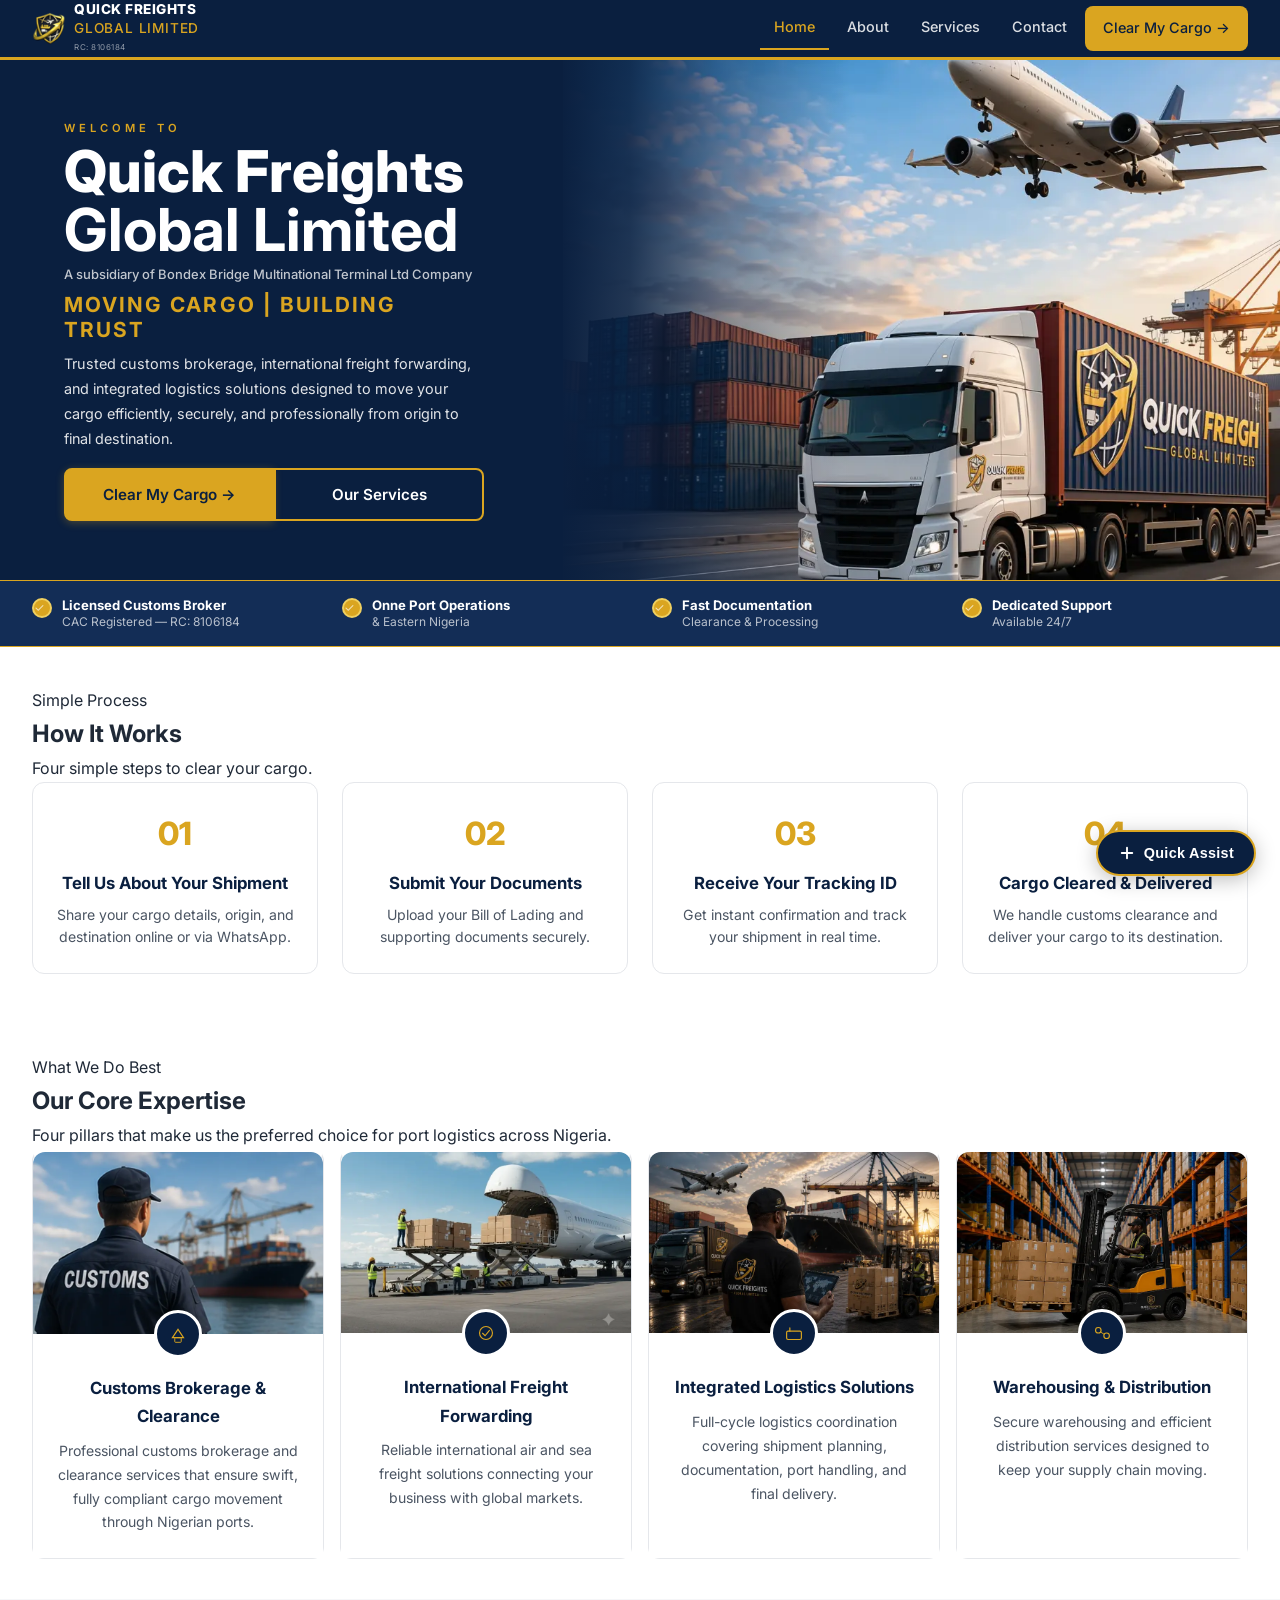
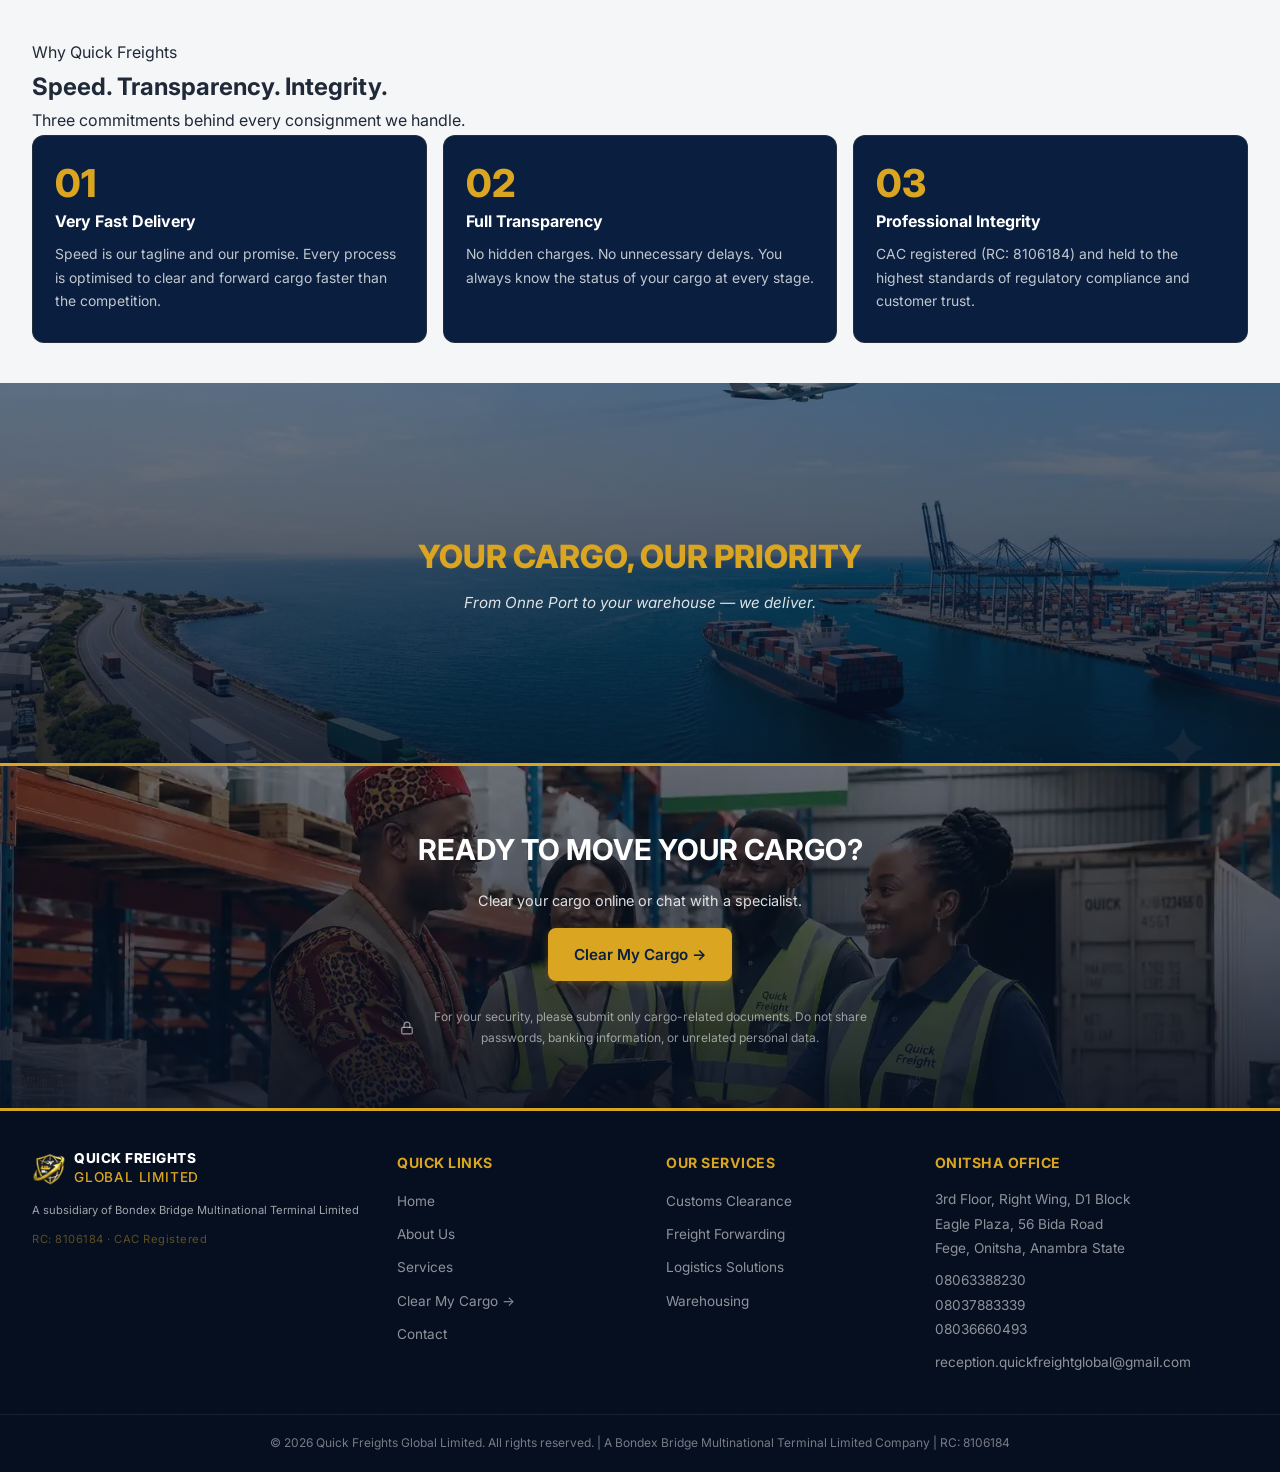
==== commit 890a5d6c: "fix: robots.txt, manifest start_url, hero CTA, slogan, OG image, sitemap URLs" ====
--- a/apps/website/index.html
+++ b/apps/website/index.html
@@ -23,7 +23,7 @@
       content="Licensed customs brokerage and freight forwarding services at Onne Port, Nigeria. Fast cargo clearance, secure documentation, and 24/7 support. RC: 8106184."
     />
     <meta property="og:type" content="website" />
-    <meta property="og:image" content="images/og-image.webp" />
+    <meta property="og:image" content="images/og-image.png" />
     <meta
       property="og:url"
       content="https://automationbyjohnpaul-oss.github.io/quickfreights-website/"
@@ -39,7 +39,7 @@
       name="twitter:description"
       content="Licensed customs brokerage and freight forwarding services at Onne Port, Nigeria. Fast cargo clearance, secure documentation, and 24/7 support."
     />
-    <meta name="twitter:image" content="images/og-image.webp" />
+    <meta name="twitter:image" content="images/og-image.png" />
 
     <link
       rel="canonical"
@@ -96,7 +96,7 @@
         "url": "https://quickfreightsglobal.com",
         "telephone": "+2348063388230",
         "email": "reception.quickfreightglobal@gmail.com",
-        "image": "https://quickfreightsglobal.com/images/og-image.webp",
+        "image": "https://quickfreightsglobal.com/images/og-image.png",
         "address": {
           "@type": "PostalAddress",
           "streetAddress": "3rd Floor, Right Wing, D1 Block, Eagle Plaza, 56 Bida Road",
@@ -226,7 +226,9 @@
             <li><a href="services.html" class="nav-link">Services</a></li>
             <li><a href="contact.html" class="nav-link">Contact</a></li>
             <li>
-              <a href="track.html" class="nav-link cta-nav">Cargo Portal</a>
+              <a href="track.html" class="nav-link cta-nav"
+                >Clear My Cargo &rarr;</a
+              >
             </li>
           </ul>
         </nav>
@@ -260,7 +262,9 @@
                   destination.
                 </p>
                 <div class="hero-cta-group">
-                  <a href="track.html" class="btn btn-primary">Cargo Portal</a>
+                  <a href="track.html" class="btn btn-primary"
+                    >Clear My Cargo &rarr;</a
+                  >
                   <a href="services.html" class="btn btn-outline"
                     >Our Services</a
                   >
@@ -288,29 +292,28 @@
             <div class="trust-item">
               <span class="trust-check">✓</span>
               <div>
-                <strong>Licensed Customs Broker</strong>
-                <span>CAC Registered — RC: 8106184</span>
+                <strong>Licensed Customs Broker</strong
+                ><span>CAC Registered — RC: 8106184</span>
               </div>
             </div>
             <div class="trust-item">
               <span class="trust-check">✓</span>
               <div>
-                <strong>Onne Port Operations</strong>
-                <span>&amp; Eastern Nigeria</span>
+                <strong>Onne Port Operations</strong
+                ><span>&amp; Eastern Nigeria</span>
               </div>
             </div>
             <div class="trust-item">
               <span class="trust-check">✓</span>
               <div>
-                <strong>Fast Documentation</strong>
-                <span>Clearance &amp; Processing</span>
+                <strong>Fast Documentation</strong
+                ><span>Clearance &amp; Processing</span>
               </div>
             </div>
             <div class="trust-item">
               <span class="trust-check">✓</span>
               <div>
-                <strong>Dedicated Support</strong>
-                <span>Available 24/7</span>
+                <strong>Dedicated Support</strong><span>Available 24/7</span>
               </div>
             </div>
           </div>
@@ -604,12 +607,8 @@
       <section class="cta-banner" aria-labelledby="cta-heading">
         <div class="container cta-banner-content">
           <h2 id="cta-heading">READY TO MOVE YOUR CARGO?</h2>
-          <p>
-            Access the Cargo Portal to submit documents or chat with a
-            specialist.
-          </p>
-          <a href="track.html" class="btn btn-primary">Open Cargo Portal</a>
-          <!-- SECURITY NOTE - FIXED WITH SVG LOCK ICON -->
+          <p>Clear your cargo online or chat with a specialist.</p>
+          <a href="track.html" class="btn btn-primary">Clear My Cargo &rarr;</a>
           <p
             style="
               font-size: 0.75rem;
@@ -659,8 +658,8 @@
               />
             </div>
             <div class="logo-text">
-              <span class="logo-name">QUICK FREIGHTS</span>
-              <span class="logo-sub">GLOBAL LIMITED</span>
+              <span class="logo-name">QUICK FREIGHTS</span
+              ><span class="logo-sub">GLOBAL LIMITED</span>
             </div>
           </div>
           <p>A subsidiary of Bondex Bridge Multinational Terminal Limited</p>
@@ -672,7 +671,7 @@
             <li><a href="index.html">Home</a></li>
             <li><a href="about.html">About Us</a></li>
             <li><a href="services.html">Services</a></li>
-            <li><a href="track.html">Cargo Portal</a></li>
+            <li><a href="track.html">Clear My Cargo &rarr;</a></li>
             <li><a href="contact.html">Contact</a></li>
           </ul>
         </div>
@@ -692,9 +691,10 @@
             Onitsha, Anambra State
           </p>
           <p>
-            <a href="tel:+2348063388230">08063388230</a><br />
-            <a href="tel:+2348037883339">08037883339</a><br />
-            <a href="tel:+2348036660493">08036660493</a>
+            <a href="tel:+2348063388230">08063388230</a><br /><a
+              href="tel:+2348037883339"
+              >08037883339</a
+            ><br /><a href="tel:+2348036660493">08036660493</a>
           </p>
           <p>
             <a href="mailto:reception.quickfreightglobal@gmail.com"
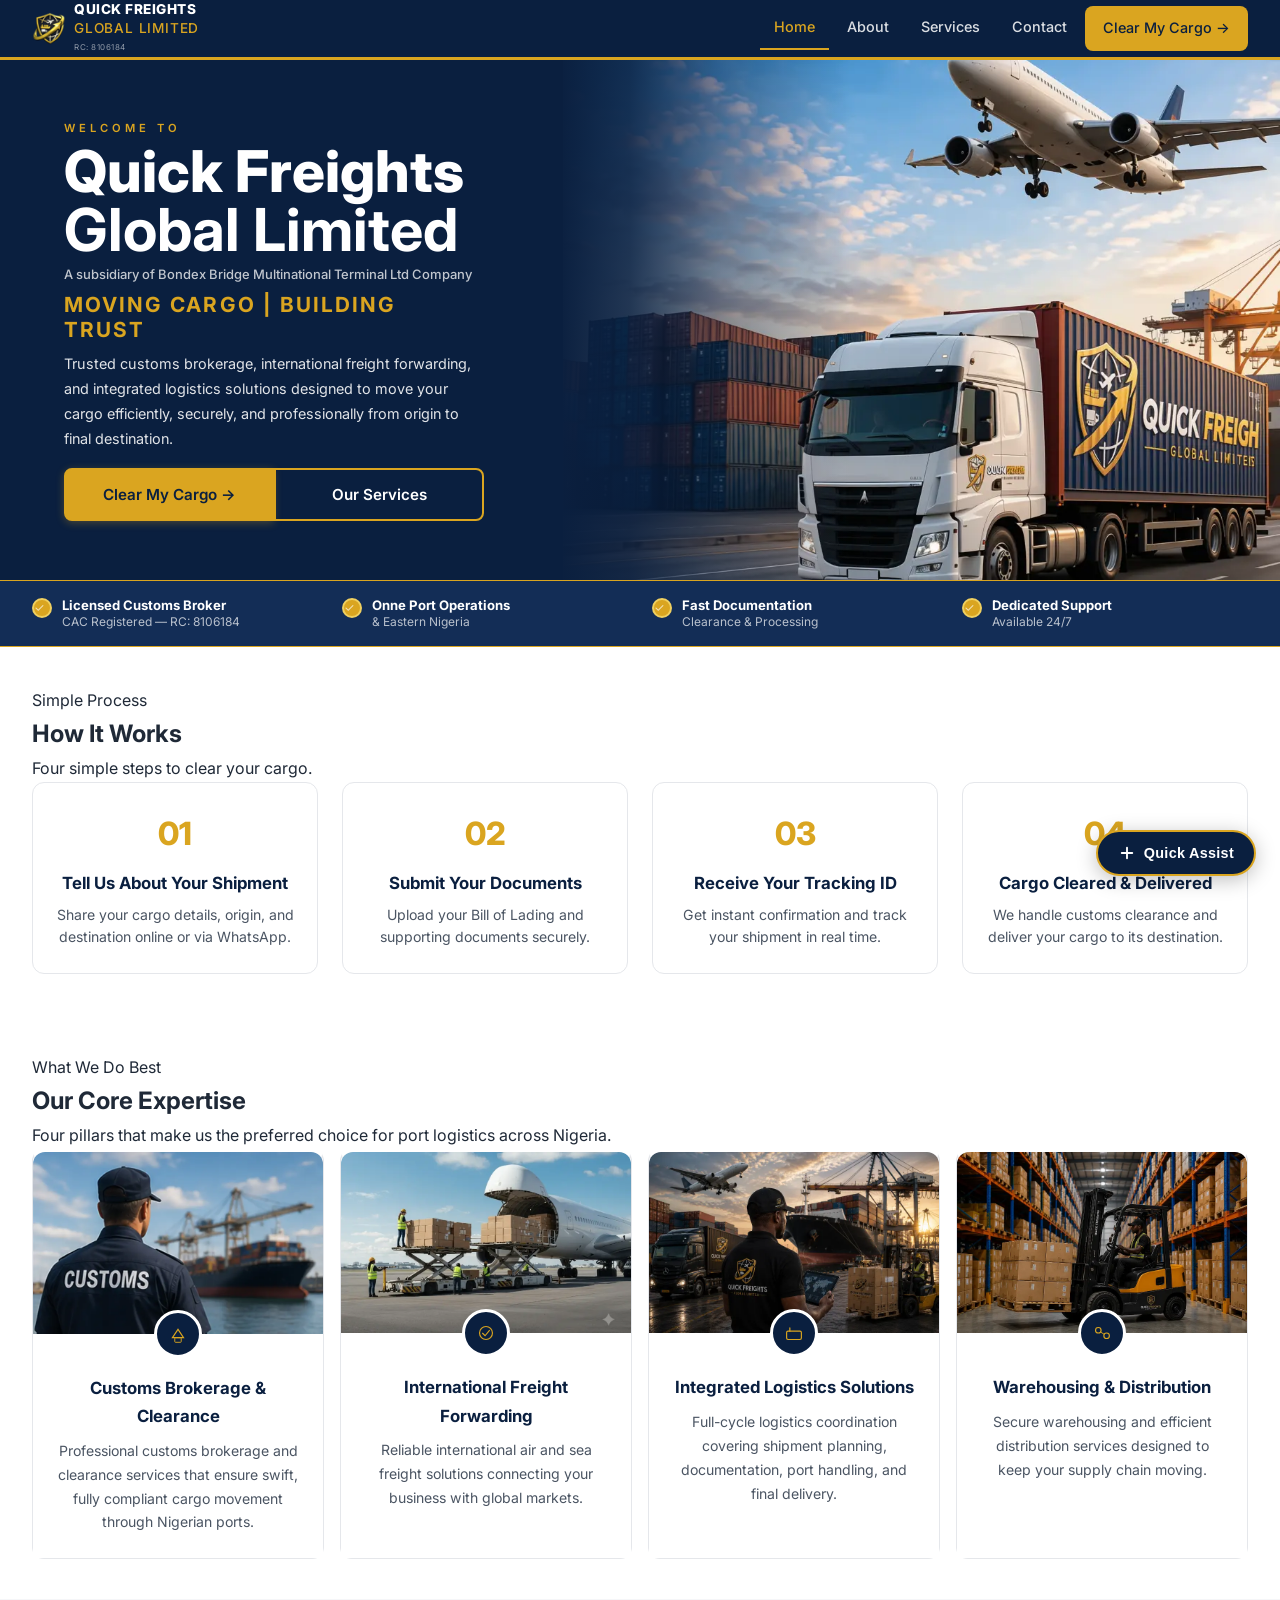
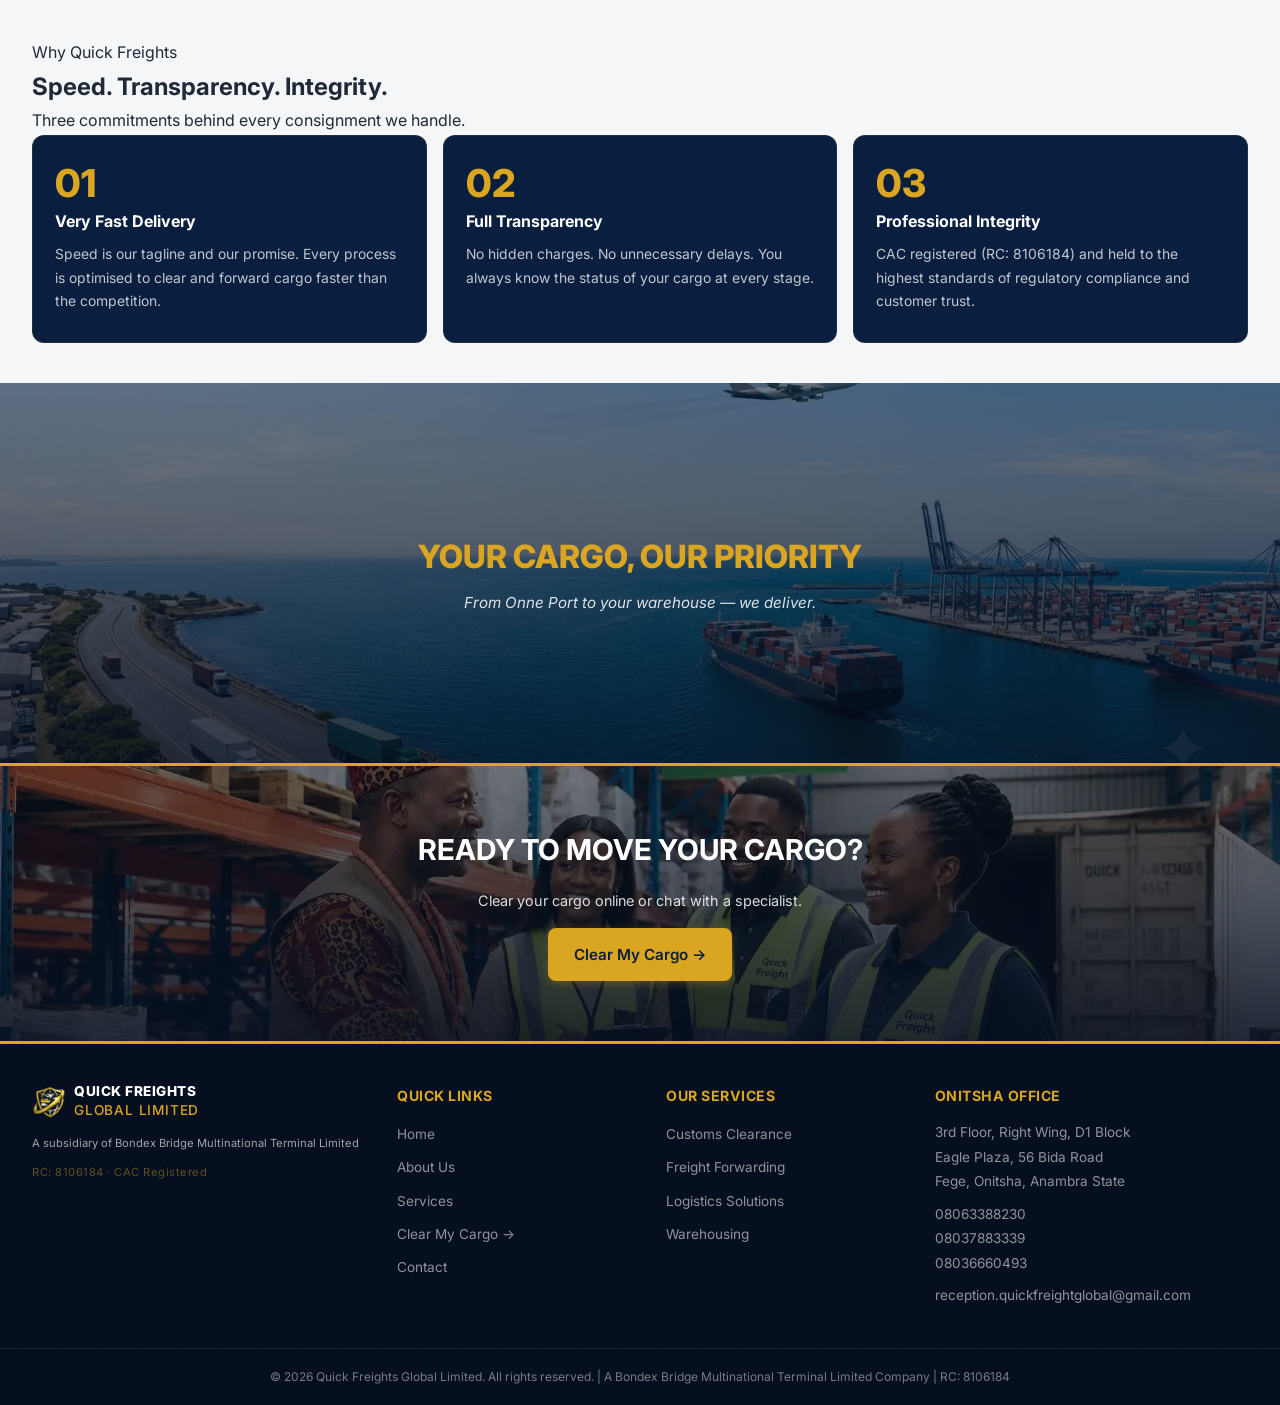
==== commit 26fa656c: "Update track.html with form toggle and fix floating widget spacing - Added is-hidden class to form s" ====
--- a/apps/website/index.html
+++ b/apps/website/index.html
@@ -54,7 +54,6 @@
       fetchpriority="high"
     />
 
-    <!-- SHORTENED TITLE (under 60 chars for Google) -->
     <title>
       Quick Freights Global — Customs Clearance & Freight Forwarding Nigeria
     </title>
@@ -609,36 +608,6 @@
           <h2 id="cta-heading">READY TO MOVE YOUR CARGO?</h2>
           <p>Clear your cargo online or chat with a specialist.</p>
           <a href="track.html" class="btn btn-primary">Clear My Cargo &rarr;</a>
-          <p
-            style="
-              font-size: 0.75rem;
-              color: rgba(255, 255, 255, 0.55);
-              margin-top: 12px;
-              max-width: 480px;
-              display: flex;
-              align-items: center;
-              gap: 6px;
-              justify-content: center;
-            "
-          >
-            <svg
-              width="14"
-              height="14"
-              viewBox="0 0 24 24"
-              fill="none"
-              stroke="currentColor"
-              stroke-width="2"
-              stroke-linecap="round"
-              stroke-linejoin="round"
-              style="flex-shrink: 0"
-            >
-              <rect x="3" y="11" width="18" height="11" rx="2" ry="2" />
-              <path d="M7 11V7a5 5 0 0 1 10 0v4" />
-            </svg>
-            For your security, please submit only cargo-related documents. Do
-            not share passwords, banking information, or unrelated personal
-            data.
-          </p>
         </div>
       </section>
     </main>
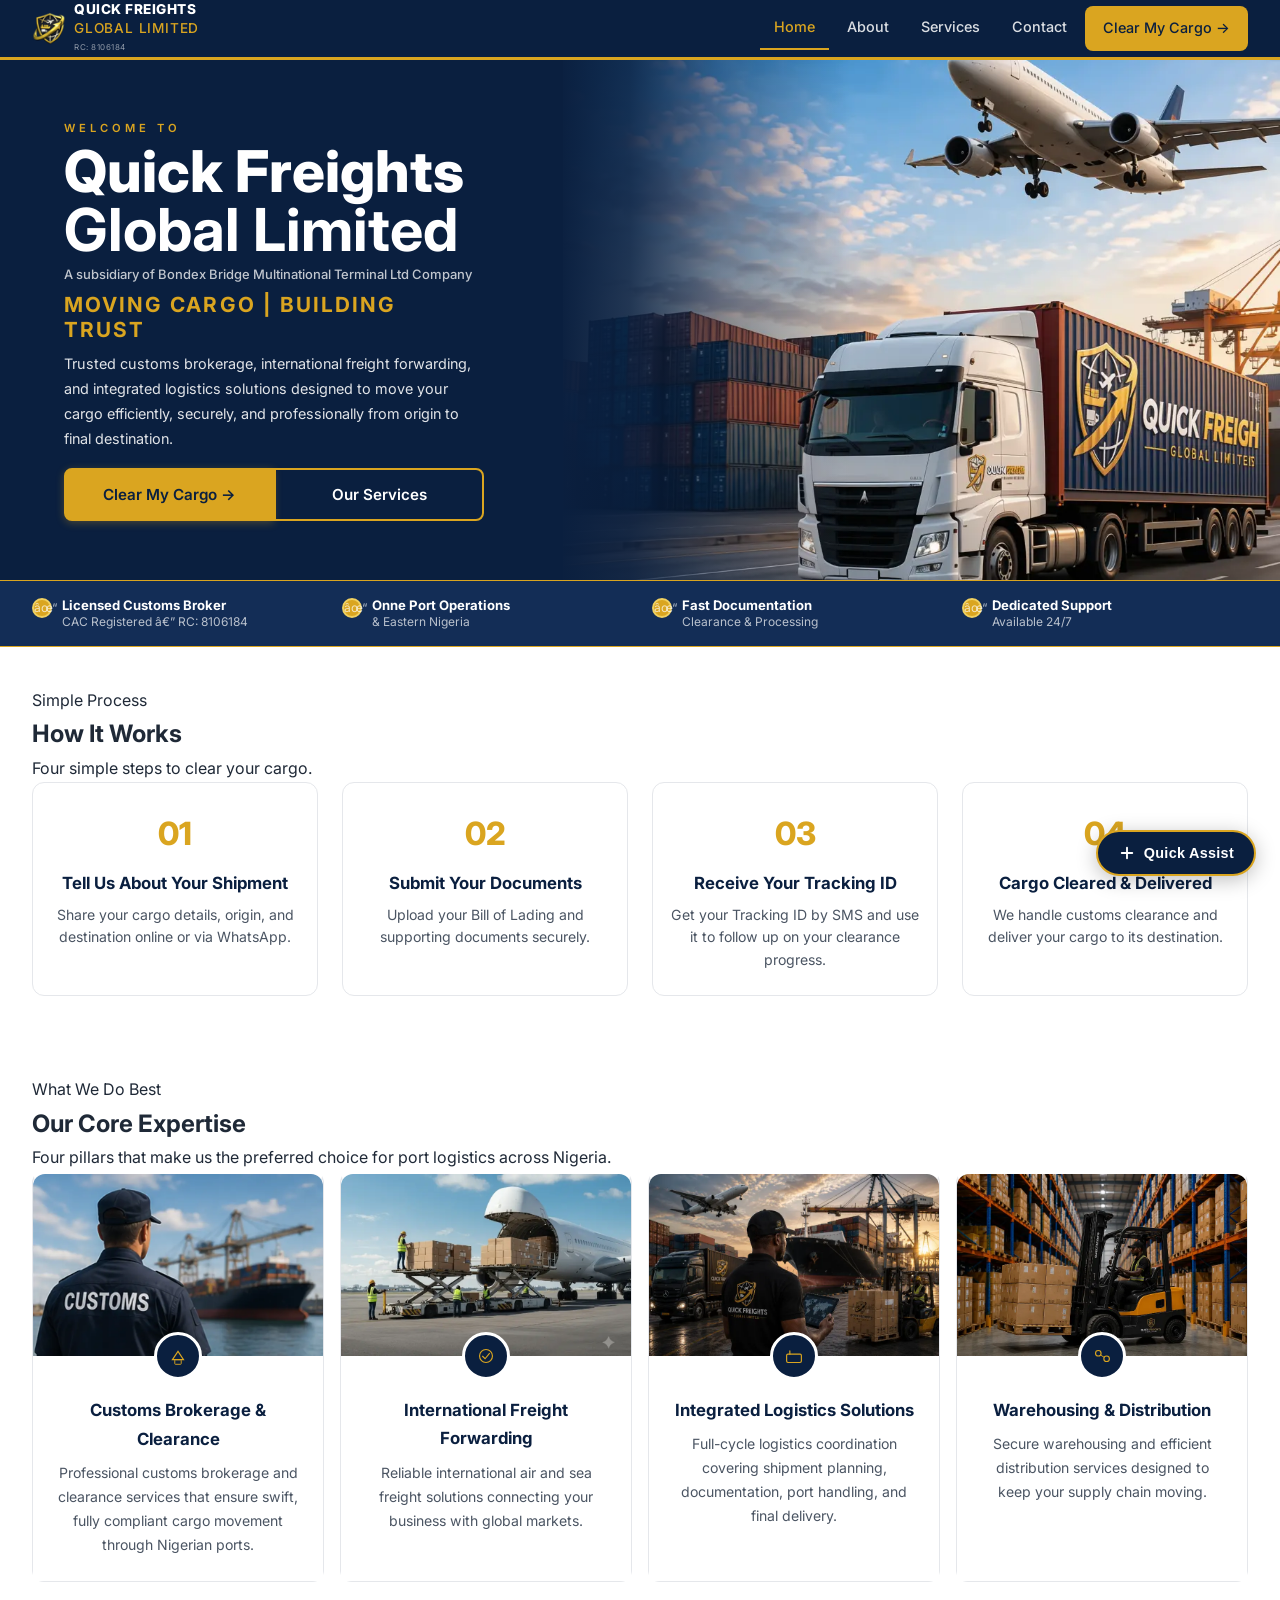
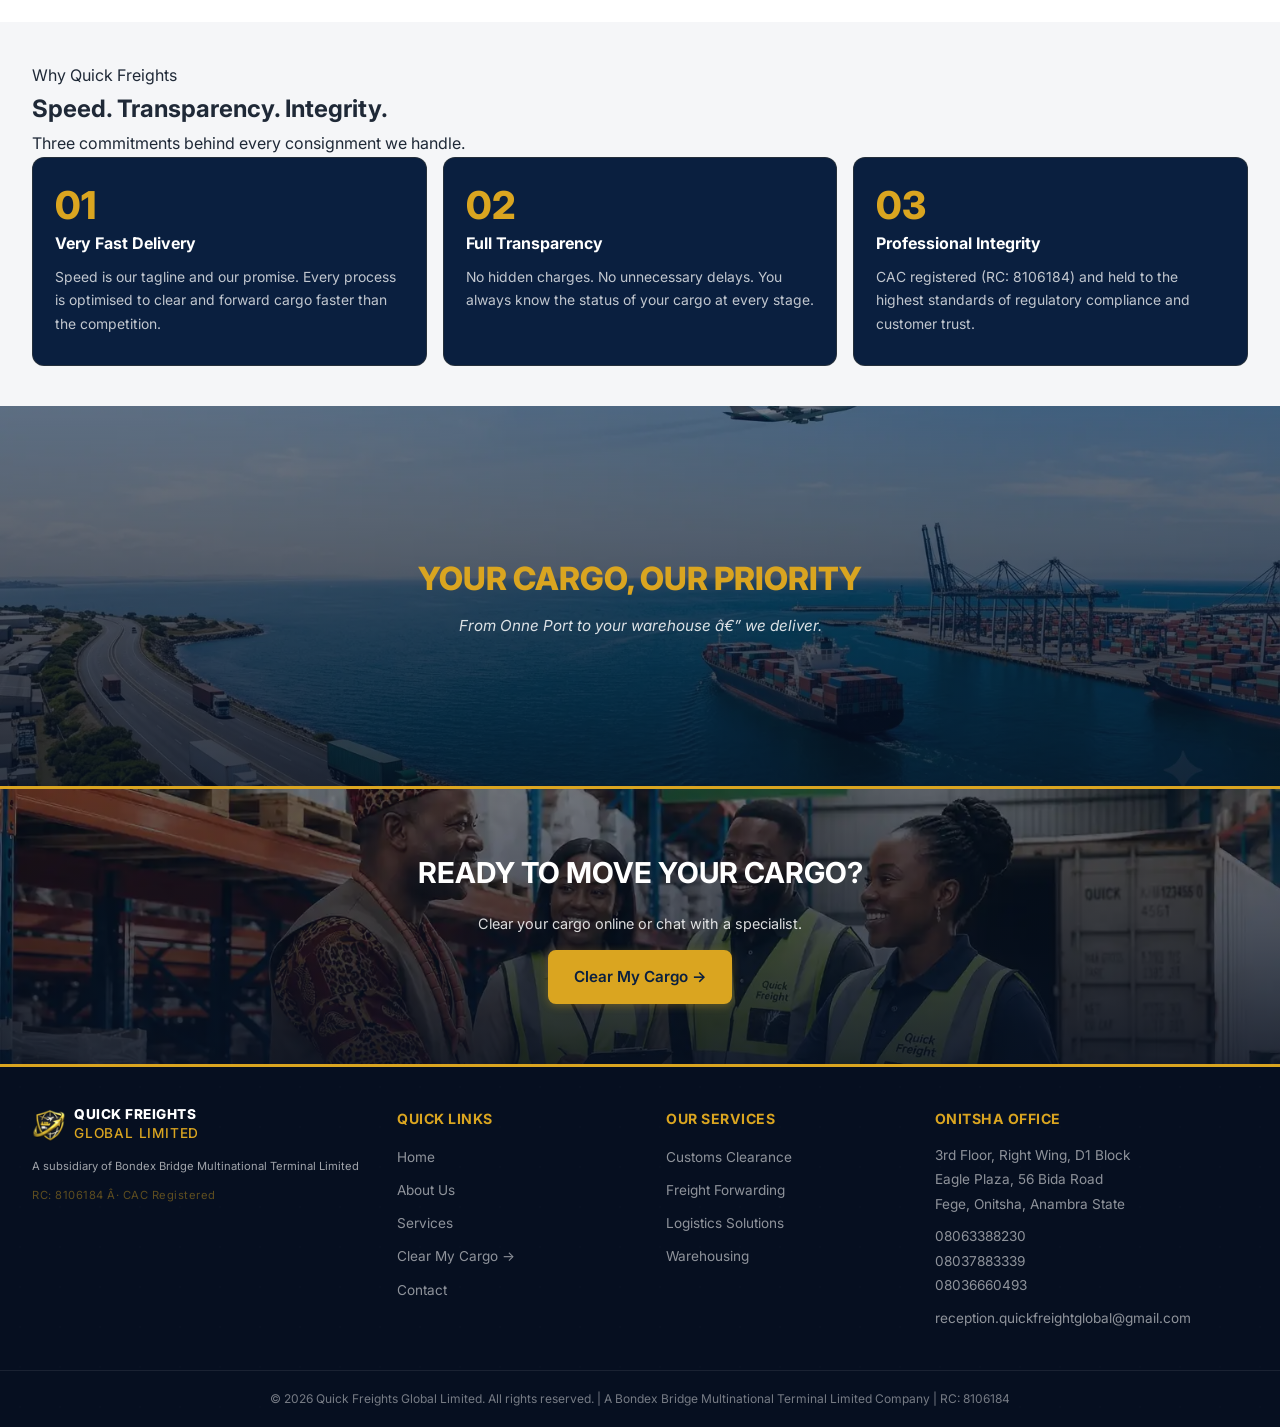
==== commit 21d40365: "fix: og-image format, schema URLs, How It Works Step 3 accuracy" ====
--- a/apps/website/index.html
+++ b/apps/website/index.html
@@ -1,4 +1,4 @@
-<!doctype html>
+﻿<!doctype html>
 <html lang="en">
   <head>
     <meta charset="UTF-8" />
@@ -8,7 +8,7 @@
     />
     <meta
       name="description"
-      content="Quick Freights Global Limited — Licensed customs brokerage, clearing and forwarding services in Nigeria. Onne Port operations, freight forwarding, and end-to-end cargo logistics. RC: 8106184."
+      content="Quick Freights Global Limited â€” Licensed customs brokerage, clearing and forwarding services in Nigeria. Onne Port operations, freight forwarding, and end-to-end cargo logistics. RC: 8106184."
     />
     <meta name="robots" content="index, follow" />
     <meta name="theme-color" content="#0A1F3F" />
@@ -16,14 +16,14 @@
     <!-- Open Graph -->
     <meta
       property="og:title"
-      content="Quick Freights Global Limited — Customs Clearance & Freight Forwarding Nigeria"
+      content="Quick Freights Global Limited â€” Customs Clearance & Freight Forwarding Nigeria"
     />
     <meta
       property="og:description"
       content="Licensed customs brokerage and freight forwarding services at Onne Port, Nigeria. Fast cargo clearance, secure documentation, and 24/7 support. RC: 8106184."
     />
     <meta property="og:type" content="website" />
-    <meta property="og:image" content="images/og-image.png" />
+    <meta property="og:image" content="images/og-image.webp" />
     <meta
       property="og:url"
       content="https://automationbyjohnpaul-oss.github.io/quickfreights-website/"
@@ -33,13 +33,13 @@
     <meta name="twitter:card" content="summary_large_image" />
     <meta
       name="twitter:title"
-      content="Quick Freights Global Limited — Customs Clearance & Freight Forwarding Nigeria"
+      content="Quick Freights Global Limited â€” Customs Clearance & Freight Forwarding Nigeria"
     />
     <meta
       name="twitter:description"
       content="Licensed customs brokerage and freight forwarding services at Onne Port, Nigeria. Fast cargo clearance, secure documentation, and 24/7 support."
     />
-    <meta name="twitter:image" content="images/og-image.png" />
+    <meta name="twitter:image" content="images/og-image.webp" />
 
     <link
       rel="canonical"
@@ -55,7 +55,7 @@
     />
 
     <title>
-      Quick Freights Global — Customs Clearance & Freight Forwarding Nigeria
+      Quick Freights Global â€” Customs Clearance & Freight Forwarding Nigeria
     </title>
 
     <style>
@@ -85,17 +85,17 @@
       />
     </noscript>
 
-    <!-- SCHEMA.ORG MARKUP — LocalBusiness -->
+    <!-- SCHEMA.ORG MARKUP â€” LocalBusiness -->
     <script type="application/ld+json">
       {
         "@context": "https://schema.org",
         "@type": "LocalBusiness",
         "name": "Quick Freights Global Limited",
         "description": "Licensed customs clearance and freight forwarding services at Onne Port, Nigeria. Fast cargo clearance, secure documentation, and 24/7 support.",
-        "url": "https://quickfreightsglobal.com",
+        "url": "https://automationbyjohnpaul-oss.github.io/quickfreights-website/",
         "telephone": "+2348063388230",
         "email": "reception.quickfreightglobal@gmail.com",
-        "image": "https://quickfreightsglobal.com/images/og-image.png",
+        "image": "https://automationbyjohnpaul-oss.github.io/quickfreights-website/images/og-image.webp",
         "address": {
           "@type": "PostalAddress",
           "streetAddress": "3rd Floor, Right Wing, D1 Block, Eagle Plaza, 56 Bida Road",
@@ -128,7 +128,7 @@
             "closes": "14:00"
           }
         ],
-        "priceRange": "₦₦",
+        "priceRange": "â‚¦â‚¦",
         "areaServed": [
           "Onne Port",
           "Port Harcourt",
@@ -235,7 +235,7 @@
     </header>
 
     <main id="main-content">
-      <!-- HERO — SPLIT LAYOUT -->
+      <!-- HERO â€” SPLIT LAYOUT -->
       <section class="hero" aria-labelledby="hero-heading">
         <div class="hero-left">
           <div class="container">
@@ -246,7 +246,7 @@
                   <span class="hero-company-main">Quick Freights</span>
                   <span class="hero-company-sub">Global Limited</span>
                   <span class="visually-hidden">
-                    — Customs Clearance & Freight Forwarding Nigeria</span
+                    â€” Customs Clearance & Freight Forwarding Nigeria</span
                   >
                 </h1>
                 <p class="hero-subsidiary">
@@ -289,28 +289,28 @@
         <div class="container">
           <div class="trust-grid">
             <div class="trust-item">
-              <span class="trust-check">✓</span>
+              <span class="trust-check">âœ“</span>
               <div>
                 <strong>Licensed Customs Broker</strong
-                ><span>CAC Registered — RC: 8106184</span>
+                ><span>CAC Registered â€” RC: 8106184</span>
               </div>
             </div>
             <div class="trust-item">
-              <span class="trust-check">✓</span>
+              <span class="trust-check">âœ“</span>
               <div>
                 <strong>Onne Port Operations</strong
                 ><span>&amp; Eastern Nigeria</span>
               </div>
             </div>
             <div class="trust-item">
-              <span class="trust-check">✓</span>
+              <span class="trust-check">âœ“</span>
               <div>
                 <strong>Fast Documentation</strong
                 ><span>Clearance &amp; Processing</span>
               </div>
             </div>
             <div class="trust-item">
-              <span class="trust-check">✓</span>
+              <span class="trust-check">âœ“</span>
               <div>
                 <strong>Dedicated Support</strong><span>Available 24/7</span>
               </div>
@@ -347,7 +347,8 @@
               <span class="step-number">03</span>
               <h3>Receive Your Tracking ID</h3>
               <p>
-                Get instant confirmation and track your shipment in real time.
+                Get your Tracking ID by SMS and use it to follow up on your
+                clearance progress.
               </p>
             </div>
             <div class="step-card">
@@ -598,7 +599,7 @@
         <div class="image-banner-overlay">
           <div class="container">
             <h3 id="banner-heading">Your Cargo, Our Priority</h3>
-            <p>From Onne Port to your warehouse — we deliver.</p>
+            <p>From Onne Port to your warehouse â€” we deliver.</p>
           </div>
         </div>
       </section>
@@ -632,7 +633,7 @@
             </div>
           </div>
           <p>A subsidiary of Bondex Bridge Multinational Terminal Limited</p>
-          <p class="rc-note">RC: 8106184 · CAC Registered</p>
+          <p class="rc-note">RC: 8106184 Â· CAC Registered</p>
         </div>
         <div class="footer-links">
           <h4>Quick Links</h4>
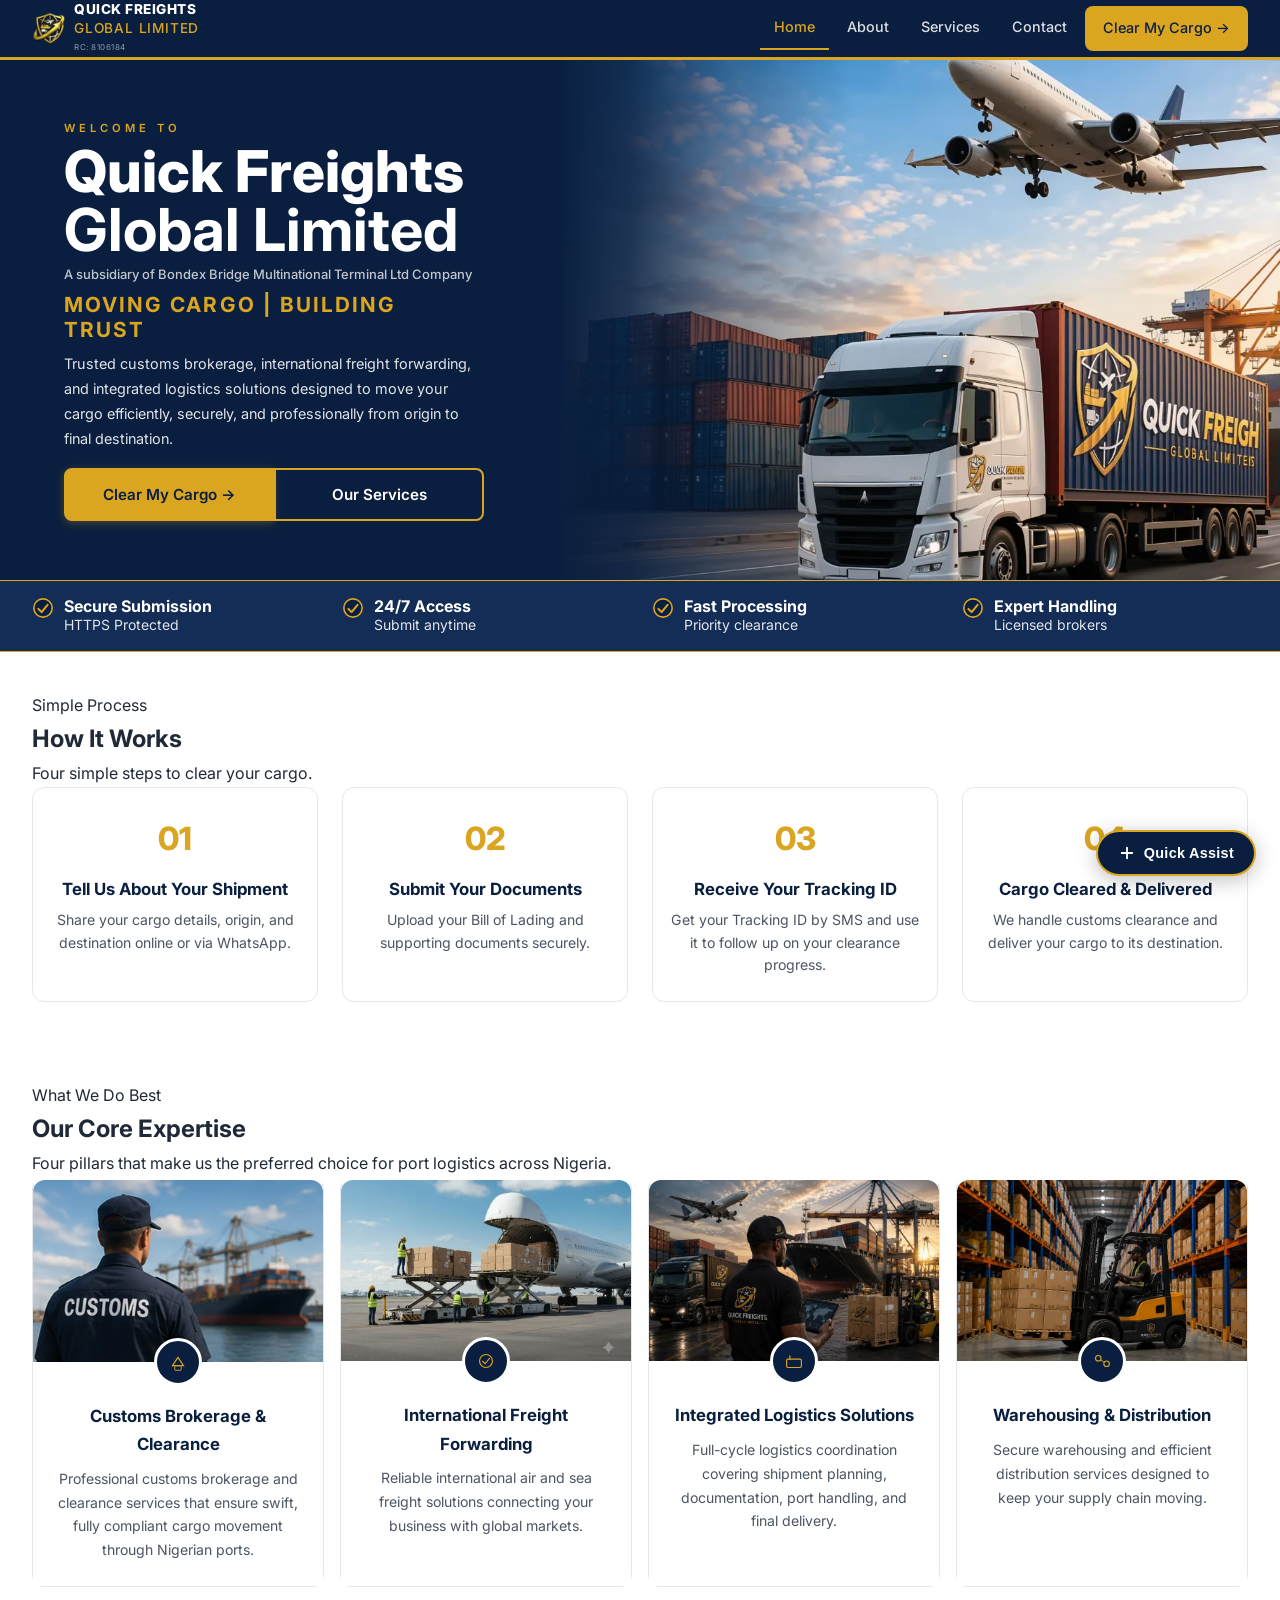
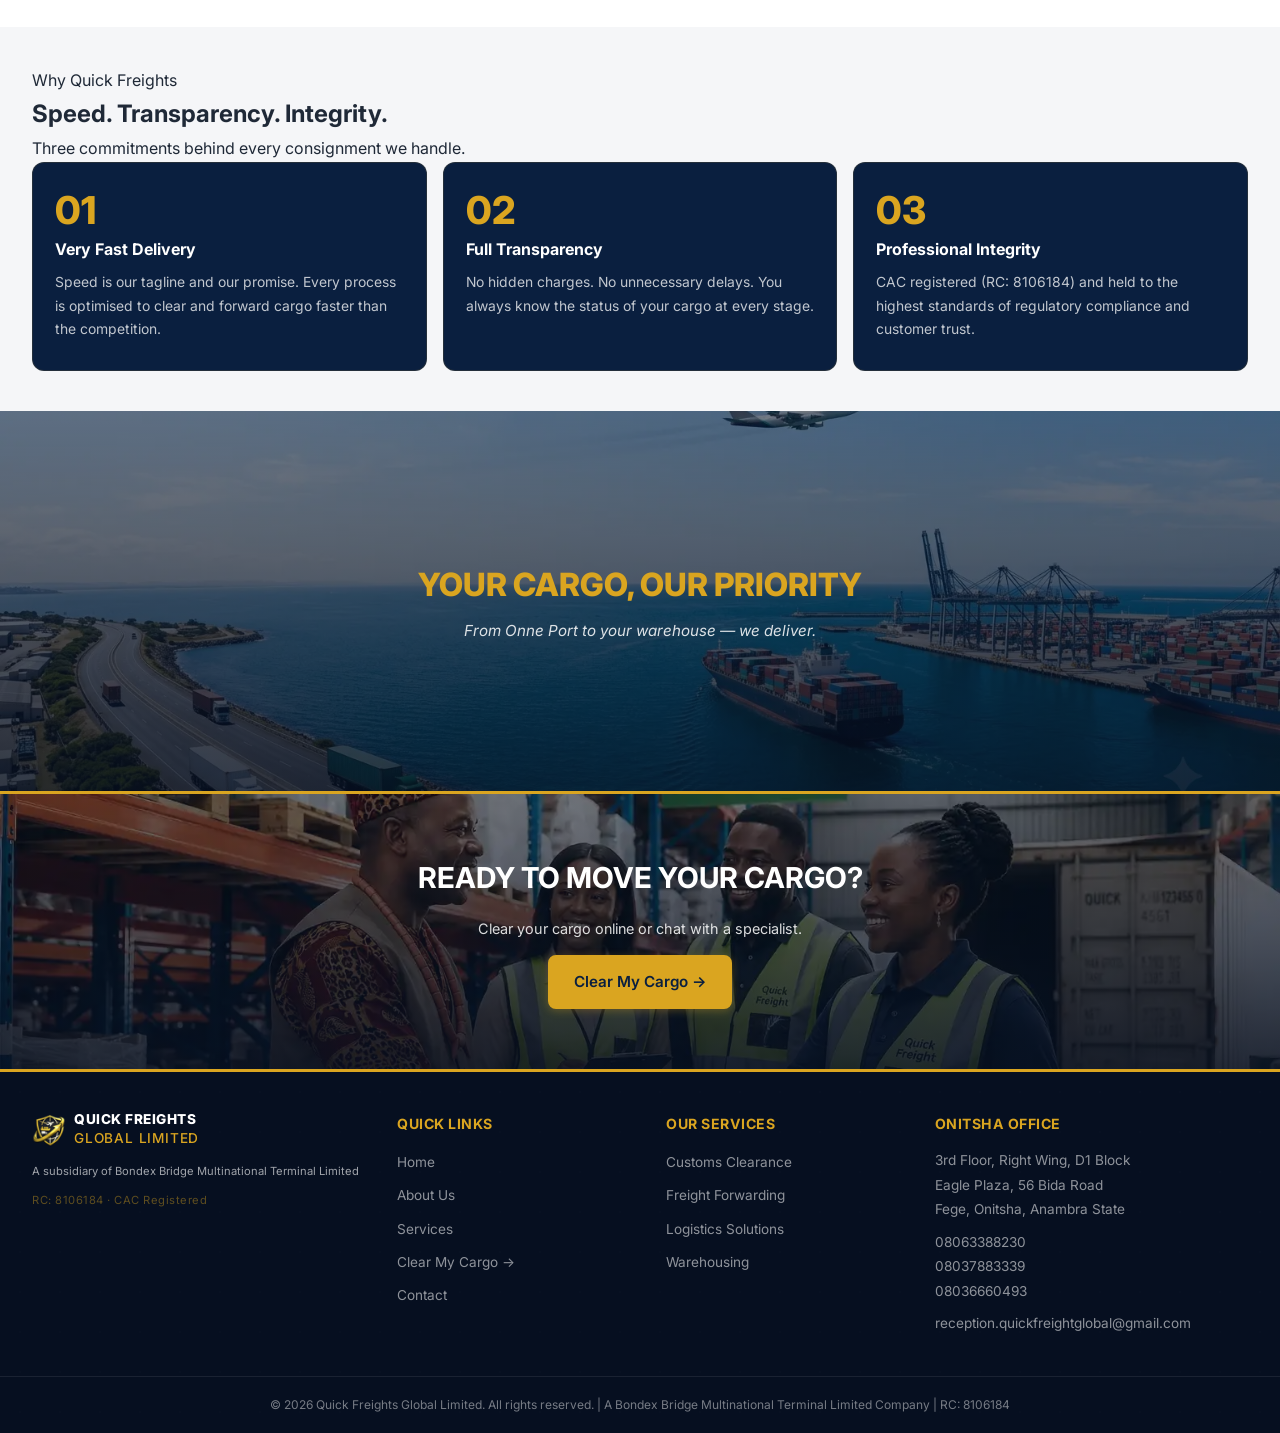
==== commit b4fcc574: "feat: premium SVG icon system, trust bar upgrade, track.html emoji replacement" ====
--- a/apps/website/index.html
+++ b/apps/website/index.html
@@ -8,7 +8,7 @@
     />
     <meta
       name="description"
-      content="Quick Freights Global Limited â€” Licensed customs brokerage, clearing and forwarding services in Nigeria. Onne Port operations, freight forwarding, and end-to-end cargo logistics. RC: 8106184."
+      content="Quick Freights Global Limited — Licensed customs brokerage, clearing and forwarding services in Nigeria. Onne Port operations, freight forwarding, and end-to-end cargo logistics. RC: 8106184."
     />
     <meta name="robots" content="index, follow" />
     <meta name="theme-color" content="#0A1F3F" />
@@ -16,7 +16,7 @@
     <!-- Open Graph -->
     <meta
       property="og:title"
-      content="Quick Freights Global Limited â€” Customs Clearance & Freight Forwarding Nigeria"
+      content="Quick Freights Global Limited — Customs Clearance & Freight Forwarding Nigeria"
     />
     <meta
       property="og:description"
@@ -33,7 +33,7 @@
     <meta name="twitter:card" content="summary_large_image" />
     <meta
       name="twitter:title"
-      content="Quick Freights Global Limited â€” Customs Clearance & Freight Forwarding Nigeria"
+      content="Quick Freights Global Limited — Customs Clearance & Freight Forwarding Nigeria"
     />
     <meta
       name="twitter:description"
@@ -45,7 +45,11 @@
       rel="canonical"
       href="https://automationbyjohnpaul-oss.github.io/quickfreights-website/"
     />
-    <link rel="icon" type="image/svg+xml" href="icons/favicon.svg" />
+    <link
+      rel="icon"
+      type="image/svg+xml"
+      href="assets/icons/brand/favicon.svg"
+    />
     <link rel="manifest" href="manifest.webmanifest" />
     <link
       rel="preload"
@@ -55,7 +59,7 @@
     />
 
     <title>
-      Quick Freights Global â€” Customs Clearance & Freight Forwarding Nigeria
+      Quick Freights Global — Customs Clearance & Freight Forwarding Nigeria
     </title>
 
     <style>
@@ -85,7 +89,7 @@
       />
     </noscript>
 
-    <!-- SCHEMA.ORG MARKUP â€” LocalBusiness -->
+    <!-- SCHEMA.ORG MARKUP — LocalBusiness -->
     <script type="application/ld+json">
       {
         "@context": "https://schema.org",
@@ -128,7 +132,7 @@
             "closes": "14:00"
           }
         ],
-        "priceRange": "â‚¦â‚¦",
+        "priceRange": "₦₦",
         "areaServed": [
           "Onne Port",
           "Port Harcourt",
@@ -235,7 +239,7 @@
     </header>
 
     <main id="main-content">
-      <!-- HERO â€” SPLIT LAYOUT -->
+      <!-- HERO — SPLIT LAYOUT -->
       <section class="hero" aria-labelledby="hero-heading">
         <div class="hero-left">
           <div class="container">
@@ -246,7 +250,7 @@
                   <span class="hero-company-main">Quick Freights</span>
                   <span class="hero-company-sub">Global Limited</span>
                   <span class="visually-hidden">
-                    â€” Customs Clearance & Freight Forwarding Nigeria</span
+                    — Customs Clearance & Freight Forwarding Nigeria</span
                   >
                 </h1>
                 <p class="hero-subsidiary">
@@ -284,35 +288,131 @@
         </div>
       </section>
 
-      <!-- COMPANY CREDENTIALS -->
-      <section class="trust-bar" aria-label="Company credentials">
+      <!-- COMPANY CREDENTIALS — PREMIUM TRUST BAR -->
+      <section class="trust-bar" aria-label="Submission assurances">
         <div class="container">
           <div class="trust-grid">
             <div class="trust-item">
-              <span class="trust-check">âœ“</span>
+              <span class="trust-check" aria-hidden="true">
+                <svg
+                  width="22"
+                  height="22"
+                  viewBox="0 0 24 24"
+                  fill="none"
+                  stroke-linecap="round"
+                  stroke-linejoin="round"
+                >
+                  <circle
+                    cx="12"
+                    cy="12"
+                    r="10"
+                    fill="var(--navy)"
+                    stroke="var(--gold)"
+                    stroke-width="1.75"
+                  />
+                  <polyline
+                    points="7 13 10.5 16.5 17 8.5"
+                    stroke="var(--gold)"
+                    stroke-width="2.25"
+                  />
+                </svg>
+              </span>
               <div>
-                <strong>Licensed Customs Broker</strong
-                ><span>CAC Registered â€” RC: 8106184</span>
-              </div>
-            </div>
+                <strong>Secure Submission</strong>
+                <span>HTTPS Protected</span>
+              </div>
+            </div>
+
             <div class="trust-item">
-              <span class="trust-check">âœ“</span>
+              <span class="trust-check" aria-hidden="true">
+                <svg
+                  width="22"
+                  height="22"
+                  viewBox="0 0 24 24"
+                  fill="none"
+                  stroke-linecap="round"
+                  stroke-linejoin="round"
+                >
+                  <circle
+                    cx="12"
+                    cy="12"
+                    r="10"
+                    fill="var(--navy)"
+                    stroke="var(--gold)"
+                    stroke-width="1.75"
+                  />
+                  <polyline
+                    points="7 13 10.5 16.5 17 8.5"
+                    stroke="var(--gold)"
+                    stroke-width="2.25"
+                  />
+                </svg>
+              </span>
               <div>
-                <strong>Onne Port Operations</strong
-                ><span>&amp; Eastern Nigeria</span>
-              </div>
-            </div>
+                <strong>24/7 Access</strong>
+                <span>Submit anytime</span>
+              </div>
+            </div>
+
             <div class="trust-item">
-              <span class="trust-check">âœ“</span>
+              <span class="trust-check" aria-hidden="true">
+                <svg
+                  width="22"
+                  height="22"
+                  viewBox="0 0 24 24"
+                  fill="none"
+                  stroke-linecap="round"
+                  stroke-linejoin="round"
+                >
+                  <circle
+                    cx="12"
+                    cy="12"
+                    r="10"
+                    fill="var(--navy)"
+                    stroke="var(--gold)"
+                    stroke-width="1.75"
+                  />
+                  <polyline
+                    points="7 13 10.5 16.5 17 8.5"
+                    stroke="var(--gold)"
+                    stroke-width="2.25"
+                  />
+                </svg>
+              </span>
               <div>
-                <strong>Fast Documentation</strong
-                ><span>Clearance &amp; Processing</span>
-              </div>
-            </div>
+                <strong>Fast Processing</strong>
+                <span>Priority clearance</span>
+              </div>
+            </div>
+
             <div class="trust-item">
-              <span class="trust-check">âœ“</span>
+              <span class="trust-check" aria-hidden="true">
+                <svg
+                  width="22"
+                  height="22"
+                  viewBox="0 0 24 24"
+                  fill="none"
+                  stroke-linecap="round"
+                  stroke-linejoin="round"
+                >
+                  <circle
+                    cx="12"
+                    cy="12"
+                    r="10"
+                    fill="var(--navy)"
+                    stroke="var(--gold)"
+                    stroke-width="1.75"
+                  />
+                  <polyline
+                    points="7 13 10.5 16.5 17 8.5"
+                    stroke="var(--gold)"
+                    stroke-width="2.25"
+                  />
+                </svg>
+              </span>
               <div>
-                <strong>Dedicated Support</strong><span>Available 24/7</span>
+                <strong>Expert Handling</strong>
+                <span>Licensed brokers</span>
               </div>
             </div>
           </div>
@@ -599,7 +699,7 @@
         <div class="image-banner-overlay">
           <div class="container">
             <h3 id="banner-heading">Your Cargo, Our Priority</h3>
-            <p>From Onne Port to your warehouse â€” we deliver.</p>
+            <p>From Onne Port to your warehouse — we deliver.</p>
           </div>
         </div>
       </section>
@@ -633,7 +733,7 @@
             </div>
           </div>
           <p>A subsidiary of Bondex Bridge Multinational Terminal Limited</p>
-          <p class="rc-note">RC: 8106184 Â· CAC Registered</p>
+          <p class="rc-note">RC: 8106184 · CAC Registered</p>
         </div>
         <div class="footer-links">
           <h4>Quick Links</h4>
--- a/apps/website/css/styles.css
+++ b/apps/website/css/styles.css
@@ -1,1979 +1,2254 @@
-﻿/*
-================================================
-QUICK FREIGHTS DESIGN SYSTEM — V6.0
-Company: Quick Freights Global Limited
-Colors: Navy #0A1F3F · Gold #DAA520
-RC: 8106184
-================================================
-
-TABLE OF CONTENTS
-─────────────────
-01  Variables & Design Tokens
-02  Reset & Base Elements
-03  Layout (Container, Skip Link)
-04  Buttons
-05  Header & Navigation
-06  Hero — Split Layout
-07  Trust Bar / Credentials
-08  How It Works
-09  Submission Choice
-10  Expertise Cards
-11  Why Us
-12  Image Banner
-13  CTA Banner
-14  Page Header
-15  About Page
-16  Services Page
-17  Contact Page
-18  Hub Cards
-19  Form Section
-20  File Upload
-21  Floating Contact Widget
-22  Form Validation States
-23  Processing Overlay
-24  Footer
-25  Remember Me & Tracking ID
-26  Print Styles
-27  Accessibility
-28  Reduced Motion
-================================================
-*/
-
-/* ==============================================
-   01  VARIABLES & DESIGN TOKENS
-   ============================================== */
-:root {
-  --navy: #0a1f3f;
-  --navy-light: #132d56;
-  --navy-dark: #060f20;
-  --gold: #daa520;
-  --gold-light: #f0d060;
-  --gold-dark: #b8860b;
-  --white: #ffffff;
-  --light-grey: #f5f6f8;
-  --grey: #4b5563;
-  --dark-text: #1f2937;
-  --border: #e5e7eb;
-  --success: #10b981;
-  --error: #ef4444;
-  --font:
-    "Inter", -apple-system, BlinkMacSystemFont, "Segoe UI", Roboto, sans-serif;
-  --shadow-sm: 0 1px 2px rgba(0, 0, 0, 0.05);
-  --shadow-md: 0 4px 6px rgba(0, 0, 0, 0.07);
-  --shadow-lg: 0 10px 25px rgba(0, 0, 0, 0.1);
-  --shadow-gold: 0 2px 8px rgba(218, 165, 32, 0.3);
-  --space-xs: 8px;
-  --space-sm: 16px;
-  --space-md: 24px;
-  --space-lg: 40px;
-  --space-xl: 48px;
-  --space-2xl: 64px;
-  --radius: 8px;
-  --radius-lg: 12px;
-  --radius-xl: 16px;
-  --transition:
-    color 0.28s ease, background-color 0.28s ease, border-color 0.28s ease,
-    transform 0.28s ease, box-shadow 0.28s ease;
-  --header-height: 60px;
-  --overlay-dark: linear-gradient(
-    180deg,
-    rgba(6, 15, 32, 0.55) 0%,
-    rgba(6, 15, 32, 0.88) 100%
-  );
-  --overlay-medium: linear-gradient(
-    160deg,
-    rgba(10, 31, 63, 0.94) 0%,
-    rgba(13, 43, 84, 0.9) 100%
-  );
-}
-
-/* ==============================================
-   02  RESET & BASE ELEMENTS
-   ============================================== */
-*,
-*::before,
-*::after {
-  box-sizing: border-box;
-  margin: 0;
-  padding: 0;
-}
-
-html {
-  scroll-behavior: smooth;
-  -webkit-text-size-adjust: 100%;
-  -webkit-tap-highlight-color: transparent;
-}
-
-body {
-  font-family: var(--font);
-  color: var(--dark-text);
-  background: var(--white);
-  line-height: 1.7;
-  font-size: 16px;
-  -webkit-font-smoothing: antialiased;
-  overflow-x: hidden;
-}
-
-img {
-  max-width: 100%;
-  height: auto;
-  display: block;
-}
-a {
-  text-decoration: none;
-  color: inherit;
-  transition: var(--transition);
-}
-ul {
-  list-style: none;
-}
-
-/* ==============================================
-   03  LAYOUT (Container, Skip Link)
-   ============================================== */
-.container {
-  width: 100%;
-  max-width: 1366px;
-  margin: 0 auto;
-  padding: 0 var(--space-sm);
-}
-@media (min-width: 576px) {
-  .container {
-    padding: 0 var(--space-md);
-  }
-}
-@media (min-width: 992px) {
-  .container {
-    padding: 0 32px;
-  }
-}
-
-.skip-link {
-  position: absolute;
-  top: -100px;
-  left: var(--space-sm);
-  background: var(--gold);
-  color: var(--navy);
-  padding: var(--space-xs) var(--space-sm);
-  border-radius: 0 0 var(--radius) var(--radius);
-  z-index: 10000;
-  font-weight: 600;
-}
-.skip-link:focus {
-  top: 0;
-}
-
-.visually-hidden {
-  position: absolute;
-  width: 1px;
-  height: 1px;
-  padding: 0;
-  margin: -1px;
-  overflow: hidden;
-  clip: rect(0, 0, 0, 0);
-  white-space: nowrap;
-  border: 0;
-}
-
-/* ==============================================
-   04  BUTTONS
-   ============================================== */
-.btn {
-  display: inline-flex;
-  align-items: center;
-  justify-content: center;
-  padding: 12px var(--space-md);
-  font-weight: 600;
-  font-size: 0.95rem;
-  border-radius: var(--radius);
-  cursor: pointer;
-  transition: var(--transition);
-  border: 2px solid transparent;
-  text-align: center;
-  min-height: 44px;
-  white-space: nowrap;
-  touch-action: manipulation;
-}
-.btn:active {
-  transform: scale(0.97);
-}
-.btn-primary {
-  background: var(--gold);
-  color: var(--navy);
-  border-color: var(--gold);
-  box-shadow: var(--shadow-gold);
-}
-.btn-outline {
-  background: transparent;
-  color: var(--white);
-  border-color: var(--gold);
-}
-.btn-outline-dark {
-  background: transparent;
-  color: var(--navy);
-  border-color: var(--navy);
-}
-.btn-full {
-  width: 100%;
-}
-.cta-nav {
-  background: var(--gold) !important;
-  color: var(--navy) !important;
-  padding: 10px 20px !important;
-  border-radius: var(--radius);
-  font-weight: 700;
-  display: inline-block;
-}
-
-@media (hover: hover) {
-  .btn-primary:hover {
-    background: var(--gold-dark);
-    border-color: var(--gold-dark);
-    color: var(--white);
-  }
-  .btn-outline:hover {
-    background: transparent;
-    color: var(--gold);
-    border-color: var(--gold);
-  }
-  .btn-outline-dark:hover {
-    background: var(--navy);
-    color: var(--white);
-  }
-}
-
-.btn:focus-visible {
-  outline: none;
-  box-shadow: 0 0 0 4px rgba(218, 165, 32, 0.35);
-}
-
-/* ==============================================
-   05  HEADER & NAVIGATION
-   ============================================== */
-.site-header {
-  background: var(--navy);
-  position: sticky;
-  top: 0;
-  z-index: 1000;
-  border-bottom: 3px solid var(--gold);
-  height: 60px;
-  display: flex;
-  align-items: center;
-}
-.header-inner {
-  display: flex;
-  align-items: center;
-  justify-content: space-between;
-  height: 100%;
-}
-.logo-link {
-  display: flex;
-  align-items: center;
-  flex-shrink: 0;
-  z-index: 1001;
-}
-.logo {
-  display: flex;
-  align-items: center;
-  gap: var(--space-xs);
-}
-.logo-icon svg,
-.logo-icon img {
-  width: 34px;
-  height: 34px;
-}
-.logo-text {
-  display: flex;
-  flex-direction: column;
-}
-.logo-name {
-  font-weight: 800;
-  font-size: 0.85rem;
-  color: var(--white);
-  letter-spacing: 0.5px;
-  line-height: 1.1;
-}
-.logo-sub {
-  font-size: 0.85rem;
-  color: var(--gold);
-  letter-spacing: 0.8px;
-  font-weight: 500;
-}
-.logo-rc {
-  font-size: 0.5rem;
-  color: rgba(255, 255, 255, 0.55);
-  letter-spacing: 0.5px;
-  margin-top: 1px;
-}
-
-.mobile-menu-toggle {
-  display: flex;
-  flex-direction: column;
-  gap: 5px;
-  background: none;
-  border: none;
-  cursor: pointer;
-  padding: 10px var(--space-xs);
-  z-index: 1001;
-}
-.mobile-menu-toggle span {
-  display: block;
-  width: 26px;
-  height: 2.5px;
-  background: var(--white);
-  border-radius: 2px;
-  transition: var(--transition);
-}
-.mobile-menu-toggle.active span:nth-child(1) {
-  transform: translateY(7.5px) rotate(45deg);
-}
-.mobile-menu-toggle.active span:nth-child(2) {
-  opacity: 0;
-}
-.mobile-menu-toggle.active span:nth-child(3) {
-  transform: translateY(-7.5px) rotate(-45deg);
-}
-
-.nav-list {
-  display: flex;
-  flex-direction: column;
-  position: fixed;
-  top: 0;
-  right: -100%;
-  width: 280px;
-  max-width: 85vw;
-  height: 100dvh;
-  background: var(--navy-dark);
-  padding: calc(60px + 20px) var(--space-md) 32px;
-  gap: 4px;
-  transition: right 0.35s cubic-bezier(0.4, 0, 0.2, 1);
-  z-index: 1000;
-  overflow-y: auto;
-  box-shadow: -4px 0 20px rgba(0, 0, 0, 0.3);
-}
-.nav-list.active {
-  right: 0;
-}
-.nav-link {
-  color: rgba(255, 255, 255, 0.85);
-  padding: 14px var(--space-sm);
-  border-radius: var(--radius);
-  font-weight: 500;
-  font-size: 1rem;
-  display: block;
-  border-left: 3px solid transparent;
-}
-.nav-link:hover,
-.nav-link:focus-visible,
-.nav-link.active {
-  color: var(--gold);
-  background: rgba(218, 165, 32, 0.08);
-  border-left-color: var(--gold);
-}
-.nav-link.cta-nav {
-  border-left: 3px solid var(--gold);
-  margin-top: var(--space-xs);
-  text-align: center;
-}
-.nav-overlay {
-  display: none;
-  position: fixed;
-  inset: 0;
-  background: rgba(0, 0, 0, 0.5);
-  z-index: 999;
-}
-.nav-overlay.active {
-  display: block;
-}
-
-@media (min-width: 992px) {
-  .mobile-menu-toggle {
-    display: none;
-  }
-  .nav-list {
-    position: static;
-    flex-direction: row;
-    width: auto;
-    max-width: none;
-    height: auto;
-    background: transparent;
-    padding: 0;
-    gap: 4px;
-    overflow-y: visible;
-    box-shadow: none;
-    right: auto;
-    align-items: center;
-  }
-  .nav-link {
-    padding: var(--space-xs) 14px;
-    font-size: 0.9rem;
-    border-left: none;
-    border-bottom: 2px solid transparent;
-    border-radius: 0;
-  }
-  .nav-link:hover,
-  .nav-link:focus-visible,
-  .nav-link.active {
-    border-left-color: transparent;
-    border-bottom-color: var(--gold);
-    background: transparent;
-  }
-  .nav-link.cta-nav {
-    border-left: none;
-    margin-top: 0;
-    padding: 10px 18px !important;
-    border-radius: var(--radius);
-    border-bottom: none;
-  }
-}
-
-/* ==============================================
-   06  HERO — SPLIT LAYOUT
-   ============================================== */
-.hero {
-  display: flex;
-  min-height: auto;
-  height: calc(100vh - 60px);
-  max-height: 580px;
-  background: var(--navy);
-  overflow: hidden;
-  position: relative;
-}
-.hero-left {
-  width: 100%;
-  display: flex;
-  align-items: center;
-  padding: 20px var(--space-sm);
-  background: var(--navy);
-  flex-shrink: 0;
-  position: relative;
-  z-index: 1;
-}
-.hero-right {
-  display: none;
-}
-.hero-right img {
-  width: 100%;
-  height: 100%;
-  object-fit: cover;
-  object-position: right center;
-  display: block;
-}
-.hero-content {
-  position: relative;
-  z-index: 1;
-  color: var(--white);
-  display: flex;
-  flex-direction: column;
-  align-items: stretch;
-  width: 100%;
-}
-.hero-copy {
-  max-width: 420px;
-  width: 100%;
-  display: flex;
-  flex-direction: column;
-  align-items: stretch;
-}
-.hero-welcome {
-  font-size: 0.7rem;
-  font-weight: 600;
-  color: var(--gold);
-  letter-spacing: 4px;
-  text-transform: uppercase;
-  margin-bottom: 4px;
-}
-.hero-company {
-  font-size: clamp(2.2rem, 5vw, 3.6rem);
-  font-weight: 800;
-  color: var(--white);
-  line-height: 1.02;
-  margin-bottom: 2px;
-}
-.hero-company-main {
-  display: block;
-  font-size: clamp(2.4rem, 5.5vw, 3.6rem);
-  font-weight: 800;
-}
-.hero-company-sub {
-  display: block;
-  font-size: clamp(2.6rem, 5.7vw, 3.7rem);
-  font-weight: 700;
-}
-.hero-subsidiary {
-  font-size: 0.81rem;
-  font-weight: 500;
-  color: rgba(255, 255, 255, 0.75);
-  margin-bottom: 8px;
-}
-.hero-headline {
-  font-size: clamp(1rem, 2vw, 1.3rem);
-  font-weight: 700;
-  color: var(--gold);
-  text-transform: uppercase;
-  letter-spacing: 2.05px;
-  line-height: 1.2;
-  margin-bottom: 8px;
-}
-.hero-subtitle {
-  font-size: 0.9rem;
-  color: rgba(255, 255, 255, 0.88);
-  margin: 0 0 16px 0;
-  line-height: 1.75;
-}
-.hero-cta-group {
-  display: flex;
-  gap: 0;
-  width: 100%;
-  max-width: 420px;
-  margin-bottom: 0;
-}
-.hero-cta-group .btn {
-  flex: 1 1 0;
-  max-width: none;
-  border-radius: 0;
-}
-.hero-cta-group .btn:first-child {
-  border-radius: var(--radius) 0 0 var(--radius);
-}
-.hero-cta-group .btn:last-child {
-  border-radius: 0 var(--radius) var(--radius) 0;
-}
-@media (min-width: 576px) {
-  .hero-left {
-    padding-left: var(--space-md);
-    padding-right: var(--space-md);
-  }
-}
-@media (max-width: 575px) {
-  .hero-cta-group {
-    flex-direction: column;
-  }
-  .hero-cta-group .btn:first-child {
-    border-radius: var(--radius) var(--radius) 0 0;
-  }
-  .hero-cta-group .btn:last-child {
-    border-radius: 0 0 var(--radius) var(--radius);
-  }
-}
-@media (min-width: 768px) {
-  .hero {
-    max-height: 520px;
-  }
-  .hero-left {
-    width: 42%;
-    padding: 24px var(--space-md);
-  }
-  .hero-right {
-    display: flex;
-    flex: 1;
-    overflow: hidden;
-    position: relative;
-  }
-  .hero-right::before {
-    content: "";
-    position: absolute;
-    top: 0;
-    left: -80px;
-    width: calc(40% + 80px);
-    height: 100%;
-    background: linear-gradient(
-      to right,
-      #0a1f3f 0%,
-      #0a1f3f 20%,
-      rgba(10, 31, 63, 0.85) 40%,
-      rgba(10, 31, 63, 0.4) 65%,
-      rgba(10, 31, 63, 0) 100%
-    );
-    pointer-events: none;
-    z-index: 2;
-  }
-  .hero-right img {
-    width: 100%;
-    height: 100%;
-    object-fit: cover;
-    object-position: right center;
-    display: block;
-    flex: 1;
-  }
-}
-@media (min-width: 992px) {
-  .hero-left {
-    padding-left: 32px;
-    padding-right: 32px;
-  }
-}
-@media (min-width: 1200px) {
-  .hero-left {
-    width: 44%;
-  }
-}
-
-/* ==============================================
-   07  TRUST BAR / CREDENTIALS
-   ============================================== */
-.trust-bar {
-  background: var(--navy-light);
-  padding: var(--space-xs) 0;
-  border-top: 1px solid var(--gold);
-  border-bottom: 1px solid var(--gold);
-}
-.trust-grid {
-  display: grid;
-  grid-template-columns: repeat(2, 1fr);
-  gap: var(--space-sm);
-}
-.trust-item {
-  display: flex;
-  align-items: flex-start;
-  gap: 10px;
-  padding: var(--space-xs) 0;
-}
-.trust-item div {
-  display: flex;
-  flex-direction: column;
-}
-.trust-check {
-  color: var(--navy-light);
-  background: var(--gold);
-  font-size: 0.7rem;
-  font-weight: 700;
-  flex-shrink: 0;
-  width: 20px;
-  height: 20px;
-  border-radius: 50%;
-  display: flex;
-  align-items: center;
-  justify-content: center;
-  border: 2px solid var(--gold-light);
-  margin-top: 1px;
-}
-.trust-item strong {
-  display: block;
-  color: var(--white);
-  font-size: 0.82rem;
-  font-weight: 700;
-  line-height: 1.3;
-}
-.trust-item span {
-  display: block;
-  color: rgba(255, 255, 255, 0.7);
-  font-size: 0.75rem;
-  font-weight: 400;
-  line-height: 1.3;
-}
-@media (min-width: 576px) {
-  .trust-grid {
-    grid-template-columns: repeat(4, 1fr);
-    gap: var(--space-md);
-  }
-}
-
-/* ==============================================
-   08  HOW IT WORKS
-   ============================================== */
-.how-it-works {
-  padding: var(--space-lg) 0;
-  background: var(--white);
-}
-.steps-grid {
-  display: grid;
-  grid-template-columns: 1fr;
-  gap: var(--space-md);
-}
-.step-card {
-  text-align: center;
-  padding: var(--space-md) var(--space-sm);
-  border: 1px solid var(--border);
-  border-radius: var(--radius-lg);
-  transition: var(--transition);
-}
-.step-card:hover {
-  border-color: var(--gold);
-  box-shadow: var(--shadow-md);
-}
-.step-number {
-  display: block;
-  font-size: 2rem;
-  font-weight: 800;
-  color: var(--gold);
-  margin-bottom: var(--space-xs);
-}
-.step-card h3 {
-  font-size: 1.05rem;
-  font-weight: 700;
-  color: var(--navy);
-  margin-bottom: 6px;
-}
-.step-card p {
-  font-size: 0.88rem;
-  color: var(--grey);
-  line-height: 1.6;
-}
-@media (min-width: 576px) {
-  .steps-grid {
-    grid-template-columns: repeat(2, 1fr);
-  }
-}
-@media (min-width: 992px) {
-  .steps-grid {
-    grid-template-columns: repeat(4, 1fr);
-  }
-}
-
-/* ==============================================
-   09  SUBMISSION CHOICE
-   ============================================== */
-.is-hidden {
-  display: none;
-}
-.submission-choice {
-  padding: var(--space-lg) 0;
-  background: var(--white);
-}
-.choice-grid {
-  display: flex;
-  flex-direction: column;
-  align-items: center;
-  gap: var(--space-md);
-  max-width: 640px;
-  margin: 0 auto;
-}
-.choice-card {
-  width: 100%;
-  max-width: 400px;
-  padding: calc(var(--space-lg) + 8px) var(--space-lg);
-  background: var(--white);
-  border: 2px solid var(--border);
-  border-radius: var(--radius-lg);
-  cursor: pointer;
-  transition:
-    border-color 0.25s ease,
-    box-shadow 0.25s ease,
-    transform 0.25s ease;
-  text-align: center;
-  font-family: var(--font);
-}
-.choice-card:hover {
-  border-color: var(--gold);
-  box-shadow: var(--shadow-lg);
-  transform: translateY(-3px);
-}
-.choice-card.is-active {
-  border-color: var(--gold);
-  background: rgba(218, 165, 32, 0.05);
-  box-shadow: var(--shadow-lg);
-}
-.choice-card:focus-visible {
-  outline: 3px solid var(--gold);
-  outline-offset: 2px;
-}
-.choice-icon {
-  display: block;
-  font-size: 2.5rem;
-  margin-bottom: var(--space-xs);
-}
-.choice-card h3 {
-  font-size: 1.2rem;
-  font-weight: 700;
-  color: var(--navy);
-  margin-bottom: 6px;
-}
-.choice-card p {
-  font-size: 0.9rem;
-  color: var(--grey);
-}
-.choice-divider {
-  font-size: 0.85rem;
-  font-weight: 600;
-  color: var(--grey);
-  text-transform: uppercase;
-  letter-spacing: 1px;
-  padding: 0 var(--space-sm);
-}
-@media (min-width: 576px) {
-  .choice-grid {
-    flex-direction: row;
-    flex-wrap: wrap;
-    justify-content: center;
-  }
-  .choice-card {
-    flex: 1;
-    max-width: 260px;
-  }
-  .choice-divider {
-    flex: 0 0 auto;
-  }
-}
-
-/* ==============================================
-   10  EXPERTISE CARDS
-   ============================================== */
-.expertise-section {
-  padding: var(--space-lg) 0;
-  background: var(--white);
-}
-.expertise-grid {
-  display: grid;
-  grid-template-columns: 1fr;
-  gap: var(--space-sm);
-  isolation: isolate;
-}
-.expertise-card {
-  background: var(--white);
-  border: 1px solid var(--border);
-  border-radius: var(--radius-lg);
-  overflow: visible;
-  border-top: 3px solid transparent;
-  transition: var(--transition);
-  display: flex;
-  flex-direction: column;
-}
-@media (hover: hover) {
-  .expertise-card:hover {
-    border-top-color: var(--gold);
-    box-shadow: var(--shadow-lg);
-    transform: translateY(-4px);
-  }
-}
-.expertise-img-wrapper {
-  position: relative;
-  width: 100%;
-  aspect-ratio: 16 / 10;
-  overflow: visible;
-  flex-shrink: 0;
-  border-radius: var(--radius-lg) var(--radius-lg) 0 0;
-  z-index: 2;
-}
-.expertise-img-wrapper img {
-  width: 100%;
-  height: 100%;
-  object-fit: cover;
-  display: block;
-  transition: transform 0.4s ease;
-  border-radius: var(--radius-lg) var(--radius-lg) 0 0;
-}
-@media (hover: hover) {
-  .expertise-card:hover .expertise-img-wrapper img {
-    transform: scale(1.05);
-  }
-}
-.expertise-icon-overlay {
-  position: absolute;
-  bottom: -24px;
-  left: 50%;
-  transform: translateX(-50%);
-  width: 48px;
-  height: 48px;
-  background: var(--navy);
-  border-radius: 50%;
-  display: flex;
-  align-items: center;
-  justify-content: center;
-  border: 3px solid var(--white);
-  z-index: 2;
-}
-.expertise-icon-overlay svg {
-  width: 24px;
-  height: 24px;
-  color: var(--gold);
-}
-.expertise-content {
-  padding: 40px var(--space-md) var(--space-md);
-  display: flex;
-  flex-direction: column;
-  flex: 1;
-  position: relative;
-  z-index: 1;
-  background: var(--white);
-}
-.expertise-content h3 {
-  font-size: 1.05rem;
-  font-weight: 700;
-  color: var(--navy);
-  margin-bottom: var(--space-xs);
-  text-align: center;
-}
-.expertise-content p {
-  color: var(--grey);
-  font-size: 0.88rem;
-  line-height: 1.7;
-  text-align: center;
-}
-@media (min-width: 576px) {
-  .expertise-grid {
-    grid-template-columns: repeat(2, 1fr);
-  }
-}
-@media (min-width: 992px) {
-  .expertise-grid {
-    grid-template-columns: repeat(4, 1fr);
-  }
-}
-
-/* ==============================================
-   11  WHY US
-   ============================================== */
-.why-section {
-  padding: var(--space-lg) 0;
-  background: var(--light-grey);
-}
-.why-grid {
-  display: grid;
-  grid-template-columns: 1fr;
-  gap: var(--space-sm);
-}
-.why-card {
-  background: var(--navy);
-  border-radius: var(--radius-lg);
-  padding: 28px 22px;
-  border: 1px solid rgba(218, 165, 32, 0.12);
-}
-.why-number {
-  font-size: 2.4rem;
-  font-weight: 800;
-  color: var(--gold);
-  display: block;
-  margin-bottom: 6px;
-  line-height: 1;
-}
-.why-card h3,
-.why-card h4 {
-  font-weight: 700;
-  color: var(--white);
-  margin-bottom: var(--space-xs);
-}
-.why-card p {
-  font-size: 0.87rem;
-  color: rgba(255, 255, 255, 0.75);
-  line-height: 1.7;
-}
-@media (min-width: 576px) {
-  .why-grid {
-    grid-template-columns: repeat(3, 1fr);
-  }
-}
-
-/* ==============================================
-   12  IMAGE BANNER
-   ============================================== */
-.image-banner {
-  position: relative;
-  width: 100%;
-  height: 280px;
-  overflow: hidden;
-}
-.image-banner img {
-  width: 100%;
-  height: 100%;
-  object-fit: cover;
-}
-.image-banner-overlay {
-  position: absolute;
-  inset: 0;
-  background: linear-gradient(
-    180deg,
-    rgba(6, 15, 32, 0.55) 0%,
-    rgba(6, 15, 32, 0.82) 100%
-  );
-  display: flex;
-  align-items: center;
-  justify-content: center;
-  text-align: center;
-}
-.image-banner-overlay h3 {
-  font-size: clamp(1.2rem, 3vw, 2rem);
-  font-weight: 800;
-  color: var(--gold);
-  text-transform: uppercase;
-  margin-bottom: 6px;
-}
-.image-banner-overlay p {
-  font-size: 0.95rem;
-  color: rgba(255, 255, 255, 0.85);
-  font-style: italic;
-}
-@media (max-width: 576px) {
-  .image-banner {
-    height: 220px;
-  }
-}
-@media (min-width: 768px) {
-  .image-banner {
-    height: 380px;
-  }
-}
-
-/* ==============================================
-   13  CTA BANNER
-   ============================================== */
-.cta-banner {
-  background-color: var(--navy);
-  background-image: var(--overlay-dark), url("../images/cta.webp");
-  background-size: cover;
-  background-position: center;
-  background-repeat: no-repeat;
-  padding: var(--space-lg) 0;
-  text-align: center;
-  border-top: 3px solid var(--gold);
-  border-bottom: 3px solid var(--gold);
-}
-.cta-banner-content {
-  display: flex;
-  flex-direction: column;
-  align-items: center;
-  gap: 14px;
-}
-.cta-banner h2 {
-  font-size: clamp(1.3rem, 2.5vw, 1.8rem);
-  font-weight: 700;
-  color: var(--white);
-}
-.cta-banner p {
-  color: rgba(255, 255, 255, 0.85);
-  font-size: 0.9rem;
-}
-@media (min-width: 576px) {
-  .cta-banner {
-    padding: 50px 0;
-  }
-}
-@media (min-width: 768px) {
-  .cta-banner {
-    padding: 60px 0;
-  }
-}
-
-/* ==============================================
-   14  PAGE HEADER
-   ============================================== */
-.page-header {
-  background-color: var(--navy);
-  background-image: var(--overlay-medium), url("../images/page-header.webp");
-  background-size: cover;
-  background-position: center;
-  background-repeat: no-repeat;
-  padding: 36px 0;
-  text-align: center;
-}
-.page-header .section-tag {
-  color: var(--gold-light);
-  background: rgba(218, 165, 32, 0.15);
-}
-.page-header h1 {
-  font-size: clamp(1.6rem, 3vw, 2.5rem);
-  font-weight: 700;
-  color: var(--white);
-  margin-bottom: 6px;
-}
-.page-header p {
-  color: rgba(255, 255, 255, 0.85);
-  font-size: 0.9rem;
-}
-@media (min-width: 576px) {
-  .page-header {
-    padding: 44px 0;
-  }
-}
-@media (min-width: 768px) {
-  .page-header {
-    padding: 56px 0;
-  }
-}
-
-/* ==============================================
-   15  ABOUT PAGE
-   ============================================== */
-.about-story {
-  padding: var(--space-lg) 0;
-  background: var(--white);
-}
-.about-grid {
-  display: flex;
-  flex-direction: column;
-  gap: 28px;
-}
-.about-text {
-  max-width: 700px;
-}
-.about-text h2 {
-  font-size: 1.4rem;
-  color: var(--navy);
-  margin-bottom: 14px;
-}
-.about-text p {
-  color: var(--grey);
-  margin-bottom: 12px;
-  font-size: 0.9rem;
-  line-height: 1.7;
-}
-.about-values-box {
-  background: var(--light-grey);
-  padding: var(--space-md) 20px;
-  border-radius: var(--radius-lg);
-  border-left: 4px solid var(--gold);
-  position: relative;
-  overflow: hidden;
-}
-.about-values-box::before {
-  content: "";
-  position: absolute;
-  top: -20px;
-  right: -20px;
-  width: 100px;
-  height: 100px;
-  background: rgba(218, 165, 32, 0.05);
-  border-radius: 50%;
-}
-.about-values-box h3 {
-  color: var(--navy);
-  margin-bottom: 6px;
-  font-size: 1rem;
-  position: relative;
-  z-index: 1;
-}
-.about-values-box p {
-  color: var(--grey);
-  margin-bottom: var(--space-sm);
-  font-size: 0.88rem;
-  position: relative;
-  z-index: 1;
-}
-.values-section {
-  padding: var(--space-lg) 0;
-  background: var(--light-grey);
-}
-.values-grid {
-  display: grid;
-  grid-template-columns: 1fr;
-  gap: 14px;
-}
-.value-item {
-  background: var(--white);
-  padding: 22px 18px;
-  border-radius: var(--radius-lg);
-  text-align: center;
-  transition: var(--transition);
-}
-@media (hover: hover) {
-  .value-item:hover {
-    box-shadow: var(--shadow-lg);
-    transform: translateY(-3px);
-  }
-}
-.value-number {
-  font-size: 2rem;
-  font-weight: 800;
-  color: var(--gold);
-  display: block;
-  margin-bottom: 6px;
-}
-.value-item h4 {
-  color: var(--navy);
-  margin-bottom: 6px;
-}
-.value-item p {
-  color: var(--grey);
-  font-size: 0.85rem;
-}
-@media (min-width: 576px) {
-  .values-grid {
-    grid-template-columns: repeat(2, 1fr);
-  }
-}
-@media (min-width: 768px) {
-  .about-grid {
-    flex-direction: row;
-    gap: var(--space-lg);
-  }
-  .about-text {
-    flex: 1.5;
-  }
-  .about-values-box {
-    flex: 1;
-  }
-  .values-grid {
-    grid-template-columns: repeat(4, 1fr);
-  }
-}
-
-/* ==============================================
-   16  SERVICES PAGE
-   ============================================== */
-.services-detailed {
-  padding: var(--space-lg) 0;
-  background: var(--white);
-}
-.service-row {
-  display: flex;
-  flex-direction: column;
-  gap: 20px;
-  margin-bottom: 36px;
-}
-.service-icon-large {
-  flex-shrink: 0;
-  text-align: center;
-  width: 100%;
-}
-.service-icon-large svg {
-  width: 60px;
-  height: 60px;
-}
-.service-details h2 {
-  font-size: 1.3rem;
-  color: var(--navy);
-  margin-bottom: 10px;
-}
-.service-details p {
-  color: var(--grey);
-  margin-bottom: 12px;
-  font-size: 0.9rem;
-  line-height: 1.7;
-}
-.service-features {
-  list-style: disc;
-  padding-left: 18px;
-  color: var(--grey);
-}
-.service-features li {
-  margin-bottom: 5px;
-  font-size: 0.88rem;
-}
-.service-features li::marker {
-  color: var(--gold);
-}
-@media (min-width: 576px) {
-  .service-row {
-    flex-direction: row;
-    gap: 28px;
-  }
-  .service-row.reverse {
-    flex-direction: row-reverse;
-  }
-  .service-icon-large {
-    width: auto;
-    text-align: left;
-  }
-  .service-icon-large svg {
-    width: 70px;
-    height: 70px;
-  }
-}
-
-/* ==============================================
-   17  CONTACT PAGE
-   ============================================== */
-.contact-section {
-  padding: var(--space-lg) 0;
-  background: var(--white);
-}
-.contact-grid {
-  display: grid;
-  grid-template-columns: 1fr;
-  gap: var(--space-sm);
-}
-.contact-card {
-  background: var(--white);
-  border: 1px solid var(--border);
-  border-radius: var(--radius-lg);
-  padding: var(--space-md) 20px;
-  text-align: center;
-  position: relative;
-  overflow: hidden;
-  transition: var(--transition);
-}
-@media (hover: hover) {
-  .contact-card:hover {
-    box-shadow: var(--shadow-lg);
-    border-top-color: var(--gold);
-  }
-}
-.contact-card::after {
-  content: "";
-  position: absolute;
-  bottom: -15px;
-  right: -15px;
-  width: 60px;
-  height: 60px;
-  background: rgba(218, 165, 32, 0.06);
-  border-radius: 50%;
-}
-.contact-icon {
-  margin-bottom: 12px;
-  position: relative;
-  z-index: 1;
-}
-.contact-icon svg {
-  width: 36px;
-  height: 36px;
-}
-.contact-card h3 {
-  color: var(--navy);
-  margin-bottom: var(--space-xs);
-  font-size: 1.05rem;
-  position: relative;
-  z-index: 1;
-}
-.contact-card p,
-.contact-card a {
-  color: var(--grey);
-  font-size: 0.9rem;
-  word-break: break-word;
-  position: relative;
-  z-index: 1;
-}
-.contact-card a {
-  text-decoration: underline;
-  text-underline-offset: 2px;
-}
-.contact-card a:hover,
-.contact-card a:focus-visible {
-  color: var(--gold);
-}
-@media (min-width: 576px) {
-  .contact-grid {
-    grid-template-columns: repeat(3, 1fr);
-  }
-}
-
-/* ==============================================
-   18  HUB CARDS
-   ============================================== */
-.hubs-section {
-  padding: 0 0 var(--space-lg);
-  background: var(--white);
-}
-.hubs-grid {
-  display: grid;
-  grid-template-columns: 1fr;
-  gap: var(--space-sm);
-}
-.hub-card {
-  background: var(--light-grey);
-  border-radius: var(--radius-lg);
-  padding: var(--space-md) 20px;
-  border-left: 4px solid var(--gold);
-}
-.hub-badge {
-  display: inline-block;
-  background: rgba(218, 165, 32, 0.12);
-  color: var(--gold-dark);
-  font-size: 0.7rem;
-  font-weight: 700;
-  text-transform: uppercase;
-  padding: 3px 10px;
-  border-radius: 50px;
-  margin-bottom: 10px;
-}
-.hub-card h3 {
-  font-size: 1.05rem;
-  font-weight: 700;
-  color: var(--navy);
-  margin-bottom: var(--space-xs);
-}
-.hub-card .addr {
-  font-size: 0.88rem;
-  color: var(--grey);
-  line-height: 1.8;
-  margin-bottom: 12px;
-}
-.hub-phones a {
-  display: block;
-  font-size: 0.9rem;
-  font-weight: 600;
-  color: var(--navy);
-  padding: 2px 0;
-}
-.hub-phones a:hover,
-.hub-phones a:focus-visible {
-  color: var(--gold-dark);
-}
-@media (min-width: 576px) {
-  .hubs-grid {
-    grid-template-columns: repeat(2, 1fr);
-  }
-}
-
-/* ==============================================
-   19  FORM SECTION
-   ============================================== */
-.form-section {
-  padding: 36px 0;
-  background: var(--light-grey);
-  min-height: 60vh;
-}
-.form-container {
-  width: 100%;
-  max-width: 580px;
-  margin: 0 auto;
-  background: var(--white);
-  padding: var(--space-md) 18px;
-  border-radius: var(--radius-xl);
-  box-shadow: var(--shadow-md);
-  border-top: 4px solid var(--gold);
-}
-.bl-form {
-  display: flex;
-  flex-direction: column;
-  gap: 18px;
-}
-.form-group {
-  display: flex;
-  flex-direction: column;
-  gap: 5px;
-}
-.form-group label {
-  font-weight: 600;
-  color: var(--navy);
-  font-size: 0.88rem;
-}
-.required {
-  color: var(--error);
-  font-weight: 700;
-}
-.form-group input,
-.form-group textarea {
-  padding: 12px 14px;
-  border: 2px solid var(--border);
-  border-radius: var(--radius);
-  font-family: var(--font);
-  font-size: 1rem;
-  width: 100%;
-  background: var(--white);
-}
-.form-group input:focus,
-.form-group textarea:focus {
-  outline: none;
-  border-color: var(--gold);
-  box-shadow: 0 0 0 3px rgba(218, 165, 32, 0.15);
-}
-.form-group textarea {
-  resize: vertical;
-  min-height: 90px;
-}
-.form-group small {
-  color: var(--grey);
-  font-size: 0.78rem;
-}
-.field-error {
-  color: var(--error);
-  font-size: 0.75rem;
-  font-weight: 500;
-  min-height: var(--space-sm);
-  display: block;
-  margin-top: 2px;
-}
-.success-message,
-.error-message {
-  text-align: center;
-  padding: 20px 0;
-}
-.success-icon {
-  margin-bottom: 14px;
-}
-.success-message h2 {
-  color: var(--navy);
-  margin-bottom: 10px;
-  font-size: 1.3rem;
-}
-.success-message p {
-  color: var(--grey);
-}
-.tracking-id-display {
-  font-size: 1.4rem;
-  font-weight: 800;
-  color: var(--navy);
-  background: rgba(218, 165, 32, 0.1);
-  padding: 14px 20px;
-  border-radius: var(--radius);
-  display: inline-block;
-  margin: 10px 0;
-  border: 2px dashed var(--gold);
-  letter-spacing: 1px;
-  word-break: break-all;
-}
-.note {
-  font-size: 0.8rem;
-  color: var(--grey);
-  margin: 10px 0 var(--space-sm);
-}
-.error-message p {
-  color: var(--error);
-  margin-bottom: 14px;
-  font-weight: 500;
-}
-@media (min-width: 768px) {
-  .form-container {
-    padding: var(--space-lg) 36px;
-  }
-}
-
-/* ==============================================
-   20  FILE UPLOAD
-   ============================================== */
-.file-upload-wrapper {
-  position: relative;
-  width: 100%;
-}
-.file-input {
-  position: absolute;
-  width: 100%;
-  height: 100%;
-  opacity: 0;
-  cursor: pointer;
-  z-index: 2;
-}
-.file-upload-label {
-  display: flex;
-  align-items: center;
-  gap: 10px;
-  padding: 14px var(--space-sm);
-  border: 2px dashed var(--border);
-  border-radius: var(--radius);
-  cursor: pointer;
-  transition: var(--transition);
-  background: var(--light-grey);
-  min-height: 52px;
-}
-.file-upload-label:hover {
-  border-color: var(--gold);
-  background: rgba(218, 165, 32, 0.04);
-}
-.file-upload-wrapper.dragover .file-upload-label {
-  border-color: var(--gold);
-  background: #fff8e8;
-}
-.file-upload-label span {
-  font-size: 0.88rem;
-  color: var(--grey);
-  overflow: hidden;
-  text-overflow: ellipsis;
-  white-space: nowrap;
-}
-.file-upload-label svg {
-  flex-shrink: 0;
-}
-
-/* ==============================================
-   21  FLOATING CONTACT WIDGET
-   ============================================== */
-.floating-widget {
-  position: fixed;
-  bottom: calc(24px + env(safe-area-inset-bottom, 0px));
-  right: 24px;
-  z-index: 9998;
-  display: flex;
-  flex-direction: column;
-  align-items: flex-end;
-  gap: 10px;
-}
-.floating-toggle {
-  width: 56px;
-  height: 56px;
-  border-radius: 50%;
-  background: var(--navy);
-  border: 2px solid var(--gold);
-  cursor: pointer;
-  display: flex;
-  align-items: center;
-  justify-content: center;
-  box-shadow: var(--shadow-lg);
-  transition:
-    background 0.28s ease,
-    transform 0.28s ease,
-    box-shadow 0.28s ease;
-  z-index: 2;
-}
-.floating-toggle:hover,
-.floating-toggle:focus-visible {
-  background: var(--navy-light);
-  box-shadow: 0 0 0 4px rgba(218, 165, 32, 0.3);
-  outline: none;
-}
-.floating-toggle-icon {
-  width: 24px;
-  height: 24px;
-}
-.floating-menu {
-  display: flex;
-  flex-direction: column;
-  gap: 4px;
-  background: var(--white);
-  border: 1px solid var(--border);
-  border-radius: var(--radius-lg);
-  padding: 6px;
-  box-shadow: var(--shadow-lg);
-  min-width: 220px;
-  opacity: 0;
-  transform: translateY(10px) scale(0.95);
-  pointer-events: none;
-  transition:
-    opacity 0.28s ease,
-    transform 0.28s ease;
-}
-.floating-widget.is-open .floating-menu {
-  opacity: 1;
-  transform: translateY(0) scale(1);
-  pointer-events: auto;
-}
-.floating-item {
-  display: flex;
-  align-items: center;
-  gap: 12px;
-  padding: 12px 14px;
-  border-radius: var(--radius);
-  text-decoration: none;
-  color: var(--navy);
-  font-size: 0.9rem;
-  font-weight: 500;
-  transition:
-    background 0.2s ease,
-    color 0.2s ease,
-    transform 0.2s ease;
-  opacity: 0;
-  transform: translateY(6px);
-}
-.floating-widget.is-open .floating-item {
-  opacity: 1;
-  transform: translateY(0);
-}
-.floating-widget.is-open .floating-item:nth-child(1) {
-  transition-delay: 0.04s;
-}
-.floating-widget.is-open .floating-item:nth-child(2) {
-  transition-delay: 0.08s;
-}
-.floating-widget.is-open .floating-item:nth-child(3) {
-  transition-delay: 0.12s;
-}
-.floating-item:hover,
-.floating-item:focus-visible {
-  background: rgba(218, 165, 32, 0.1);
-  color: var(--gold-dark);
-  transform: translateX(4px);
-  outline: none;
-}
-.floating-item svg {
-  flex-shrink: 0;
-  color: var(--gold);
-}
-.floating-item:first-child svg {
-  color: #25d366;
-}
-@media (max-width: 576px) {
-  .floating-widget {
-    bottom: calc(24px + env(safe-area-inset-bottom, 0px));
-    right: 16px;
-  }
-}
-
-/* ==============================================
-   22  FORM VALIDATION STATES
-   ============================================== */
-.form-group input.is-error,
-.form-group textarea.is-error {
-  border-color: var(--error);
-  box-shadow: 0 0 0 3px rgba(239, 68, 68, 0.15);
-}
-.form-group input.is-valid,
-.form-group textarea.is-valid {
-  border-color: var(--success);
-  box-shadow: 0 0 0 3px rgba(16, 185, 129, 0.15);
-}
-.file-upload-label.is-error {
-  border-color: var(--error);
-  background: rgba(239, 68, 68, 0.05);
-}
-.file-upload-label.is-valid {
-  border-color: var(--success);
-  background: rgba(16, 185, 129, 0.05);
-}
-.file-upload-label.is-dragover {
-  border-color: var(--gold);
-  background: rgba(218, 165, 32, 0.08);
-}
-
-/* ==============================================
-   23  PROCESSING OVERLAY
-   ============================================== */
-.processing-overlay {
-  position: fixed;
-  inset: 0;
-  background: rgba(0, 0, 0, 0.65);
-  display: none;
-  align-items: center;
-  justify-content: center;
-  z-index: 9999;
-  backdrop-filter: blur(4px);
-  -webkit-backdrop-filter: blur(4px);
-}
-.processing-overlay.active {
-  display: flex;
-}
-.processing-card {
-  width: min(420px, 92%);
-  background: var(--white);
-  border-radius: var(--radius-xl);
-  padding: var(--space-lg);
-  text-align: center;
-  box-shadow: 0 20px 60px rgba(0, 0, 0, 0.25);
-}
-.spinner {
-  width: 64px;
-  height: 64px;
-  margin: 0 auto 20px;
-  border: 6px solid var(--border);
-  border-top: 6px solid var(--gold);
-  border-radius: 50%;
-  animation: spin 0.9s linear infinite;
-}
-@keyframes spin {
-  to {
-    transform: rotate(360deg);
-  }
-}
-.processing-card h2 {
-  color: var(--navy);
-  font-size: 1.2rem;
-  margin-bottom: var(--space-xs);
-}
-.processing-status {
-  min-height: 24px;
-  color: var(--grey);
-  font-size: 0.95rem;
-}
-.processing-subtext {
-  font-size: 0.85rem;
-  color: var(--grey);
-  margin-top: var(--space-xs);
-  min-height: 1.2em;
-  transition: opacity 0.3s ease;
-}
-.processing-timer {
-  margin: var(--space-sm) 0;
-  font-size: 1rem;
-  font-weight: 600;
-  color: var(--navy);
-}
-.processing-note {
-  color: var(--grey);
-  font-size: 0.85rem;
-  margin-top: var(--space-sm);
-}
-
-/* ==============================================
-   24  FOOTER
-   ============================================== */
-.site-footer {
-  background: var(--navy-dark);
-  color: rgba(255, 255, 255, 0.62);
-  padding-top: var(--space-lg);
-  position: relative;
-}
-.site-footer::before {
-  content: "";
-  position: absolute;
-  top: 0;
-  left: 0;
-  right: 0;
-  bottom: 0;
-  background: url("data:image/svg+xml,%3Csvg width='40' height='40' xmlns='http://www.w3.org/2000/svg'%3E%3Ccircle cx='20' cy='20' r='0.5' fill='rgba(255,255,255,0.03)'/%3E%3C/svg%3E");
-  pointer-events: none;
-}
-.footer-grid {
-  display: grid;
-  grid-template-columns: 1fr;
-  gap: 28px;
-  margin-bottom: 32px;
-  position: relative;
-  z-index: 1;
-}
-.footer-brand p {
-  font-size: 0.7rem;
-  margin-top: 10px;
-}
-.rc-note {
-  font-size: 0.7rem;
-  color: rgba(218, 165, 32, 0.42);
-  margin-top: 6px;
-  letter-spacing: 0.5px;
-}
-.footer-links h4,
-.footer-contact h4 {
-  color: var(--gold);
-  margin-bottom: 12px;
-  font-size: 0.88rem;
-  text-transform: uppercase;
-  letter-spacing: 0.5px;
-  font-weight: 700;
-}
-.footer-links ul li {
-  margin-bottom: 6px;
-}
-.footer-links ul li a,
-.footer-contact p,
-.footer-contact a {
-  color: rgba(255, 255, 255, 0.55);
-  font-size: 0.85rem;
-  transition: color 0.2s;
-}
-.footer-links ul li a:hover,
-.footer-links ul li a:focus-visible,
-.footer-contact a:hover,
-.footer-contact a:focus-visible {
-  color: var(--gold);
-}
-.footer-contact p {
-  line-height: 1.8;
-  margin-bottom: var(--space-xs);
-}
-.footer-bottom {
-  border-top: 1px solid rgba(255, 255, 255, 0.08);
-  padding: 18px 0;
-  text-align: center;
-  position: relative;
-  z-index: 1;
-}
-.footer-bottom p {
-  font-size: 0.75rem;
-  color: rgba(255, 255, 255, 0.45);
-}
-@media (min-width: 576px) {
-  .footer-grid {
-    grid-template-columns: repeat(2, 1fr);
-  }
-}
-@media (min-width: 768px) {
-  .footer-grid {
-    grid-template-columns: 1.4fr 1fr 1fr 1.3fr;
-  }
-}
-.footer-brand .logo {
-  margin-bottom: 12px;
-}
-.footer-brand .logo-name {
-  color: var(--white);
-}
-
-/* ==============================================
-   25  REMEMBER ME & TRACKING ID
-   ============================================== */
-.checkbox-label {
-  display: flex !important;
-  align-items: center;
-  gap: 8px;
-  font-weight: 400 !important;
-  font-size: 0.82rem !important;
-  color: var(--grey);
-  cursor: pointer;
-}
-.checkbox-label input[type="checkbox"] {
-  width: 16px;
-  height: 16px;
-  accent-color: var(--gold);
-  cursor: pointer;
-}
-
-.tracking-id-row {
-  display: flex;
-  align-items: center;
-  justify-content: center;
-  gap: 12px;
-  flex-wrap: wrap;
-  margin: 10px 0;
-}
-.tracking-id-value {
-  font-size: 1.4rem;
-  font-weight: 800;
-  color: var(--navy);
-  background: rgba(218, 165, 32, 0.1);
-  padding: 14px 20px;
-  border-radius: var(--radius);
-  border: 2px dashed var(--gold);
-  letter-spacing: 1px;
-  word-break: break-all;
-}
-.copy-btn {
-  display: inline-flex;
-  align-items: center;
-  gap: 6px;
-  padding: 12px 18px;
-  background: var(--navy);
-  color: var(--white);
-  border: 2px solid var(--navy);
-  border-radius: var(--radius);
-  font-weight: 600;
-  font-size: 0.9rem;
-  cursor: pointer;
-  transition: var(--transition);
-  min-height: 44px;
-}
-.copy-btn:hover {
-  background: var(--navy-light);
-}
-.copy-btn:focus-visible {
-  outline: none;
-  box-shadow: 0 0 0 4px rgba(218, 165, 32, 0.35);
-}
-.copy-feedback {
-  display: block;
-  font-size: 0.82rem;
-  color: var(--success);
-  min-height: 20px;
-  margin-top: 4px;
-  font-weight: 500;
-}
-@media (max-width: 480px) {
-  .tracking-id-row {
-    flex-direction: column;
-  }
-  .tracking-id-value {
-    font-size: 1.3rem;
-  }
-}
-
-/* ==============================================
-   26  PRINT STYLES
-   ============================================== */
-@media print {
-  .site-header,
-  .site-footer,
-  .mobile-menu-toggle,
-  .cta-banner,
-  .nav-overlay,
-  .processing-overlay,
-  .floating-widget {
-    display: none !important;
-  }
-  body {
-    background: #fff;
-    color: #000;
-  }
-  .container {
-    max-width: 100%;
-    padding: 0;
-  }
-}
-
-/* ==============================================
-   27  ACCESSIBILITY
-   ============================================== */
-a:focus-visible,
-input:focus-visible,
-textarea:focus-visible {
-  outline: 2px solid var(--gold);
-  outline-offset: 2px;
-}
-
-/* ==============================================
-   28  REDUCED MOTION
-   ============================================== */
-@media (prefers-reduced-motion: reduce) {
-  *,
-  *::before,
-  *::after {
-    animation-duration: 0.01ms !important;
-    transition-duration: 0.01ms !important;
-    scroll-behavior: auto !important;
-  }
-}
+﻿/*
+================================================
+QUICK FREIGHTS DESIGN SYSTEM — V6.0
+Company: Quick Freights Global Limited
+Colors: Navy #0A1F3F · Gold #DAA520
+RC: 8106184
+================================================
+
+TABLE OF CONTENTS
+─────────────────
+01  Variables & Design Tokens
+02  Reset & Base Elements
+03  Layout (Container, Skip Link)
+04  Buttons
+05  Header & Navigation
+06  Hero — Split Layout
+07  Trust Bar / Credentials
+08  How It Works
+09  Submission Choice
+10  Expertise Cards
+11  Why Us
+12  Image Banner
+13  CTA Banner
+14  Page Header
+15  About Page
+16  Services Page
+17  Contact Page
+18  Hub Cards
+19  Form Section
+20  Form Field Icons
+21  Security Note
+22  File Upload
+23  Floating Contact Widget
+24  Form Validation States
+25  Processing Overlay
+26  Footer
+27  Remember Me & Tracking ID
+28  Print Styles
+29  Accessibility
+30  Reduced Motion
+31  Form Details (Collapsible Optional Fields)
+================================================
+*/
+
+/* ==============================================
+   01  VARIABLES & DESIGN TOKENS
+   ============================================== */
+:root {
+  --navy: #0a1f3f;
+  --navy-light: #132d56;
+  --navy-dark: #060f20;
+  --gold: #daa520;
+  --gold-light: #f0d060;
+  --gold-dark: #b8860b;
+  --white: #ffffff;
+  --light-grey: #f5f6f8;
+  --grey: #4b5563;
+  --dark-text: #1f2937;
+  --border: #e5e7eb;
+  --success: #10b981;
+  --error: #ef4444;
+  --font:
+    "Inter", -apple-system, BlinkMacSystemFont, "Segoe UI", Roboto, sans-serif;
+  --shadow-sm: 0 1px 2px rgba(0, 0, 0, 0.05);
+  --shadow-md: 0 4px 6px rgba(0, 0, 0, 0.07);
+  --shadow-lg: 0 10px 25px rgba(0, 0, 0, 0.1);
+  --shadow-gold: 0 2px 8px rgba(218, 165, 32, 0.3);
+  --space-xs: 8px;
+  --space-sm: 16px;
+  --space-md: 24px;
+  --space-lg: 40px;
+  --space-xl: 48px;
+  --space-2xl: 64px;
+  --radius: 8px;
+  --radius-lg: 12px;
+  --radius-xl: 16px;
+  --transition:
+    color 0.28s ease, background-color 0.28s ease, border-color 0.28s ease,
+    transform 0.28s ease, box-shadow 0.28s ease;
+  --header-height: 60px;
+  --overlay-dark: linear-gradient(
+    180deg,
+    rgba(6, 15, 32, 0.55) 0%,
+    rgba(6, 15, 32, 0.88) 100%
+  );
+  --overlay-medium: linear-gradient(
+    160deg,
+    rgba(10, 31, 63, 0.94) 0%,
+    rgba(13, 43, 84, 0.9) 100%
+  );
+}
+
+/* ==============================================
+   02  RESET & BASE ELEMENTS
+   ============================================== */
+*,
+*::before,
+*::after {
+  box-sizing: border-box;
+  margin: 0;
+  padding: 0;
+}
+
+html {
+  scroll-behavior: smooth;
+  -webkit-text-size-adjust: 100%;
+  -webkit-tap-highlight-color: transparent;
+}
+
+body {
+  font-family: var(--font);
+  color: var(--dark-text);
+  background: var(--white);
+  line-height: 1.7;
+  font-size: 16px;
+  -webkit-font-smoothing: antialiased;
+  overflow-x: hidden;
+}
+
+img {
+  max-width: 100%;
+  height: auto;
+  display: block;
+}
+a {
+  text-decoration: none;
+  color: inherit;
+  transition: var(--transition);
+}
+ul {
+  list-style: none;
+}
+
+/* ==============================================
+   03  LAYOUT (Container, Skip Link)
+   ============================================== */
+.container {
+  width: 100%;
+  max-width: 1366px;
+  margin: 0 auto;
+  padding: 0 var(--space-sm);
+}
+@media (min-width: 576px) {
+  .container {
+    padding: 0 var(--space-md);
+  }
+}
+@media (min-width: 992px) {
+  .container {
+    padding: 0 32px;
+  }
+}
+
+.skip-link {
+  position: absolute;
+  top: -100px;
+  left: var(--space-sm);
+  background: var(--gold);
+  color: var(--navy);
+  padding: var(--space-xs) var(--space-sm);
+  border-radius: 0 0 var(--radius) var(--radius);
+  z-index: 10000;
+  font-weight: 600;
+}
+.skip-link:focus {
+  top: 0;
+}
+
+.visually-hidden {
+  position: absolute;
+  width: 1px;
+  height: 1px;
+  padding: 0;
+  margin: -1px;
+  overflow: hidden;
+  clip: rect(0, 0, 0, 0);
+  white-space: nowrap;
+  border: 0;
+}
+
+/* ==============================================
+   04  BUTTONS
+   ============================================== */
+.btn {
+  display: inline-flex;
+  align-items: center;
+  justify-content: center;
+  padding: 12px var(--space-md);
+  font-weight: 600;
+  font-size: 0.95rem;
+  border-radius: var(--radius);
+  cursor: pointer;
+  transition: var(--transition);
+  border: 2px solid transparent;
+  text-align: center;
+  min-height: 44px;
+  white-space: nowrap;
+  touch-action: manipulation;
+}
+.btn:active {
+  transform: scale(0.97);
+}
+.btn-primary {
+  background: var(--gold);
+  color: var(--navy);
+  border-color: var(--gold);
+  box-shadow: var(--shadow-gold);
+}
+.btn-outline {
+  background: transparent;
+  color: var(--white);
+  border-color: var(--gold);
+}
+.btn-outline-dark {
+  background: transparent;
+  color: var(--navy);
+  border-color: var(--navy);
+}
+.btn-full {
+  width: 100%;
+}
+.cta-nav {
+  background: var(--gold) !important;
+  color: var(--navy) !important;
+  padding: 10px 20px !important;
+  border-radius: var(--radius);
+  font-weight: 700;
+  display: inline-block;
+}
+
+@media (hover: hover) {
+  .btn-primary:hover {
+    background: var(--gold-dark);
+    border-color: var(--gold-dark);
+    color: var(--white);
+  }
+  .btn-outline:hover {
+    background: transparent;
+    color: var(--gold);
+    border-color: var(--gold);
+  }
+  .btn-outline-dark:hover {
+    background: var(--navy);
+    color: var(--white);
+  }
+}
+
+.btn:focus-visible {
+  outline: none;
+  box-shadow: 0 0 0 4px rgba(218, 165, 32, 0.35);
+}
+
+/* ==============================================
+   05  HEADER & NAVIGATION
+   ============================================== */
+.site-header {
+  background: var(--navy);
+  position: sticky;
+  top: 0;
+  z-index: 1000;
+  border-bottom: 3px solid var(--gold);
+  height: 60px;
+  display: flex;
+  align-items: center;
+}
+.header-inner {
+  display: flex;
+  align-items: center;
+  justify-content: space-between;
+  height: 100%;
+}
+.logo-link {
+  display: flex;
+  align-items: center;
+  flex-shrink: 0;
+  z-index: 1001;
+}
+.logo {
+  display: flex;
+  align-items: center;
+  gap: var(--space-xs);
+}
+.logo-icon svg,
+.logo-icon img {
+  width: 34px;
+  height: 34px;
+}
+.logo-text {
+  display: flex;
+  flex-direction: column;
+}
+.logo-name {
+  font-weight: 800;
+  font-size: 0.85rem;
+  color: var(--white);
+  letter-spacing: 0.5px;
+  line-height: 1.1;
+}
+.logo-sub {
+  font-size: 0.85rem;
+  color: var(--gold);
+  letter-spacing: 0.8px;
+  font-weight: 500;
+}
+.logo-rc {
+  font-size: 0.5rem;
+  color: rgba(255, 255, 255, 0.55);
+  letter-spacing: 0.5px;
+  margin-top: 1px;
+}
+
+.mobile-menu-toggle {
+  display: flex;
+  flex-direction: column;
+  gap: 5px;
+  background: none;
+  border: none;
+  cursor: pointer;
+  padding: 10px var(--space-xs);
+  z-index: 1001;
+}
+.mobile-menu-toggle span {
+  display: block;
+  width: 26px;
+  height: 2.5px;
+  background: var(--white);
+  border-radius: 2px;
+  transition: var(--transition);
+}
+.mobile-menu-toggle.active span:nth-child(1) {
+  transform: translateY(7.5px) rotate(45deg);
+}
+.mobile-menu-toggle.active span:nth-child(2) {
+  opacity: 0;
+}
+.mobile-menu-toggle.active span:nth-child(3) {
+  transform: translateY(-7.5px) rotate(-45deg);
+}
+
+.nav-list {
+  display: flex;
+  flex-direction: column;
+  position: fixed;
+  top: 0;
+  right: -100%;
+  width: 280px;
+  max-width: 85vw;
+  height: 100dvh;
+  background: var(--navy-dark);
+  padding: calc(60px + 20px) var(--space-md) 32px;
+  gap: 4px;
+  transition: right 0.35s cubic-bezier(0.4, 0, 0.2, 1);
+  z-index: 1000;
+  overflow-y: auto;
+  box-shadow: -4px 0 20px rgba(0, 0, 0, 0.3);
+}
+.nav-list.active {
+  right: 0;
+}
+.nav-link {
+  color: rgba(255, 255, 255, 0.85);
+  padding: 14px var(--space-sm);
+  border-radius: var(--radius);
+  font-weight: 500;
+  font-size: 1rem;
+  display: block;
+  border-left: 3px solid transparent;
+}
+.nav-link:hover,
+.nav-link:focus-visible,
+.nav-link.active {
+  color: var(--gold);
+  background: rgba(218, 165, 32, 0.08);
+  border-left-color: var(--gold);
+}
+.nav-link.cta-nav {
+  border-left: 3px solid var(--gold);
+  margin-top: var(--space-xs);
+  text-align: center;
+}
+.nav-overlay {
+  display: none;
+  position: fixed;
+  inset: 0;
+  background: rgba(0, 0, 0, 0.5);
+  z-index: 999;
+}
+.nav-overlay.active {
+  display: block;
+}
+
+@media (min-width: 992px) {
+  .mobile-menu-toggle {
+    display: none;
+  }
+  .nav-list {
+    position: static;
+    flex-direction: row;
+    width: auto;
+    max-width: none;
+    height: auto;
+    background: transparent;
+    padding: 0;
+    gap: 4px;
+    overflow-y: visible;
+    box-shadow: none;
+    right: auto;
+    align-items: center;
+  }
+  .nav-link {
+    padding: var(--space-xs) 14px;
+    font-size: 0.9rem;
+    border-left: none;
+    border-bottom: 2px solid transparent;
+    border-radius: 0;
+  }
+  .nav-link:hover,
+  .nav-link:focus-visible,
+  .nav-link.active {
+    border-left-color: transparent;
+    border-bottom-color: var(--gold);
+    background: transparent;
+  }
+  .nav-link.cta-nav {
+    border-left: none;
+    margin-top: 0;
+    padding: 10px 18px !important;
+    border-radius: var(--radius);
+    border-bottom: none;
+  }
+}
+
+/* ==============================================
+   06  HERO — SPLIT LAYOUT
+   ============================================== */
+.hero {
+  display: flex;
+  min-height: auto;
+  height: calc(100vh - 60px);
+  max-height: 580px;
+  background: var(--navy);
+  overflow: hidden;
+  position: relative;
+}
+.hero-left {
+  width: 100%;
+  display: flex;
+  align-items: center;
+  padding: 20px var(--space-sm);
+  background: var(--navy);
+  flex-shrink: 0;
+  position: relative;
+  z-index: 1;
+}
+.hero-right {
+  display: none;
+}
+.hero-right img {
+  width: 100%;
+  height: 100%;
+  object-fit: cover;
+  object-position: right center;
+  display: block;
+}
+.hero-content {
+  position: relative;
+  z-index: 1;
+  color: var(--white);
+  display: flex;
+  flex-direction: column;
+  align-items: stretch;
+  width: 100%;
+}
+.hero-copy {
+  max-width: 420px;
+  width: 100%;
+  display: flex;
+  flex-direction: column;
+  align-items: stretch;
+}
+.hero-welcome {
+  font-size: 0.7rem;
+  font-weight: 600;
+  color: var(--gold);
+  letter-spacing: 4px;
+  text-transform: uppercase;
+  margin-bottom: 4px;
+}
+.hero-company {
+  font-size: clamp(2.2rem, 5vw, 3.6rem);
+  font-weight: 800;
+  color: var(--white);
+  line-height: 1.02;
+  margin-bottom: 2px;
+}
+.hero-company-main {
+  display: block;
+  font-size: clamp(2.4rem, 5.5vw, 3.6rem);
+  font-weight: 800;
+}
+.hero-company-sub {
+  display: block;
+  font-size: clamp(2.6rem, 5.7vw, 3.7rem);
+  font-weight: 700;
+}
+.hero-subsidiary {
+  font-size: 0.81rem;
+  font-weight: 500;
+  color: rgba(255, 255, 255, 0.75);
+  margin-bottom: 8px;
+}
+.hero-headline {
+  font-size: clamp(1rem, 2vw, 1.3rem);
+  font-weight: 700;
+  color: var(--gold);
+  text-transform: uppercase;
+  letter-spacing: 2.05px;
+  line-height: 1.2;
+  margin-bottom: 8px;
+}
+.hero-subtitle {
+  font-size: 0.9rem;
+  color: rgba(255, 255, 255, 0.88);
+  margin: 0 0 16px 0;
+  line-height: 1.75;
+}
+.hero-cta-group {
+  display: flex;
+  gap: 0;
+  width: 100%;
+  max-width: 420px;
+  margin-bottom: 0;
+}
+.hero-cta-group .btn {
+  flex: 1 1 0;
+  max-width: none;
+  border-radius: 0;
+}
+.hero-cta-group .btn:first-child {
+  border-radius: var(--radius) 0 0 var(--radius);
+}
+.hero-cta-group .btn:last-child {
+  border-radius: 0 var(--radius) var(--radius) 0;
+}
+@media (min-width: 576px) {
+  .hero-left {
+    padding-left: var(--space-md);
+    padding-right: var(--space-md);
+  }
+}
+@media (max-width: 575px) {
+  .hero-cta-group {
+    flex-direction: column;
+  }
+  .hero-cta-group .btn:first-child {
+    border-radius: var(--radius) var(--radius) 0 0;
+  }
+  .hero-cta-group .btn:last-child {
+    border-radius: 0 0 var(--radius) var(--radius);
+  }
+}
+@media (min-width: 768px) {
+  .hero {
+    max-height: 520px;
+  }
+  .hero-left {
+    width: 42%;
+    padding: 24px var(--space-md);
+  }
+  .hero-right {
+    display: flex;
+    flex: 1;
+    overflow: hidden;
+    position: relative;
+  }
+  .hero-right::before {
+    content: "";
+    position: absolute;
+    top: 0;
+    left: -80px;
+    width: calc(40% + 80px);
+    height: 100%;
+    background: linear-gradient(
+      to right,
+      #0a1f3f 0%,
+      #0a1f3f 20%,
+      rgba(10, 31, 63, 0.85) 40%,
+      rgba(10, 31, 63, 0.4) 65%,
+      rgba(10, 31, 63, 0) 100%
+    );
+    pointer-events: none;
+    z-index: 2;
+  }
+  .hero-right img {
+    width: 100%;
+    height: 100%;
+    object-fit: cover;
+    object-position: right center;
+    display: block;
+    flex: 1;
+  }
+}
+@media (min-width: 992px) {
+  .hero-left {
+    padding-left: 32px;
+    padding-right: 32px;
+  }
+}
+@media (min-width: 1200px) {
+  .hero-left {
+    width: 44%;
+  }
+}
+
+/* ==============================================
+   07  TRUST BAR / CREDENTIALS
+   ============================================== */
+.trust-bar {
+  background: var(--navy-light);
+  padding: var(--space-xs) 0;
+  border-top: 1px solid var(--gold);
+  border-bottom: 1px solid var(--gold);
+}
+.trust-grid {
+  display: grid;
+  grid-template-columns: repeat(2, 1fr);
+  gap: var(--space-sm);
+}
+.trust-item {
+  display: flex;
+  align-items: flex-start;
+  gap: 10px;
+  padding: var(--space-xs) 0;
+  color: var(--white);
+}
+.trust-item div {
+  display: flex;
+  flex-direction: column;
+}
+.trust-check {
+  display: inline-flex;
+  align-items: center;
+  justify-content: center;
+  flex-shrink: 0;
+}
+.trust-item strong {
+  display: block;
+  color: var(--white);
+  font-weight: 700;
+  line-height: 1.2;
+}
+.trust-item span {
+  display: block;
+  color: rgba(255, 255, 255, 0.88);
+  font-size: 0.875rem;
+  line-height: 1.35;
+}
+@media (min-width: 576px) {
+  .trust-grid {
+    grid-template-columns: repeat(4, 1fr);
+    gap: var(--space-md);
+  }
+}
+
+/* ==============================================
+   08  HOW IT WORKS
+   ============================================== */
+.how-it-works {
+  padding: var(--space-lg) 0;
+  background: var(--white);
+}
+.steps-grid {
+  display: grid;
+  grid-template-columns: 1fr;
+  gap: var(--space-md);
+}
+.step-card {
+  text-align: center;
+  padding: var(--space-md) var(--space-sm);
+  border: 1px solid var(--border);
+  border-radius: var(--radius-lg);
+  transition: var(--transition);
+}
+.step-card:hover {
+  border-color: var(--gold);
+  box-shadow: var(--shadow-md);
+}
+.step-number {
+  display: block;
+  font-size: 2rem;
+  font-weight: 800;
+  color: var(--gold);
+  margin-bottom: var(--space-xs);
+}
+.step-card h3 {
+  font-size: 1.05rem;
+  font-weight: 700;
+  color: var(--navy);
+  margin-bottom: 6px;
+}
+.step-card p {
+  font-size: 0.88rem;
+  color: var(--grey);
+  line-height: 1.6;
+}
+@media (min-width: 576px) {
+  .steps-grid {
+    grid-template-columns: repeat(2, 1fr);
+  }
+}
+@media (min-width: 992px) {
+  .steps-grid {
+    grid-template-columns: repeat(4, 1fr);
+  }
+}
+
+/* ==============================================
+   09  SUBMISSION CHOICE
+   ============================================== */
+.is-hidden {
+  display: none;
+}
+.submission-choice {
+  padding: var(--space-lg) 0;
+  background: var(--white);
+}
+.choice-grid {
+  display: flex;
+  flex-direction: column;
+  align-items: center;
+  gap: var(--space-md);
+  max-width: 960px;
+  margin: 0 auto;
+}
+.choice-card {
+  width: 100%;
+  max-width: 400px;
+  padding: calc(var(--space-lg) + 8px) var(--space-lg);
+  background: var(--white);
+  border: 2px solid var(--border);
+  border-radius: var(--radius-lg);
+  cursor: pointer;
+  transition:
+    border-color 0.25s ease,
+    box-shadow 0.25s ease,
+    transform 0.25s ease;
+  text-align: center;
+  font-family: var(--font);
+}
+.choice-card:hover {
+  border-color: var(--gold);
+  box-shadow: var(--shadow-lg);
+  transform: translateY(-3px);
+}
+.choice-card.is-active {
+  border-color: var(--gold);
+  background: rgba(218, 165, 32, 0.05);
+  box-shadow: var(--shadow-lg);
+}
+.choice-card:focus-visible {
+  outline: 3px solid var(--gold);
+  outline-offset: 2px;
+}
+.choice-icon {
+  display: block;
+  font-size: 2.5rem;
+  margin-bottom: var(--space-xs);
+}
+.choice-icon svg {
+  width: 32px;
+  height: 32px;
+}
+.choice-card h3 {
+  font-size: 1.2rem;
+  font-weight: 700;
+  color: var(--navy);
+  margin-bottom: 6px;
+}
+.choice-card p {
+  font-size: 0.9rem;
+  color: var(--grey);
+}
+.choice-divider {
+  font-size: 0.85rem;
+  font-weight: 600;
+  color: var(--grey);
+  text-transform: uppercase;
+  letter-spacing: 1px;
+  padding: 0 var(--space-sm);
+}
+
+/* ==============================================
+   FIX: Three cards in a horizontal row
+   ============================================== */
+@media (min-width: 768px) {
+  .choice-grid {
+    flex-direction: row;
+    flex-wrap: nowrap;
+    justify-content: center;
+    align-items: stretch;
+    gap: 0;
+  }
+  .choice-card {
+    flex: 1;
+    max-width: 280px;
+    min-height: 220px;
+    display: flex;
+    flex-direction: column;
+    align-items: center;
+    justify-content: center;
+    border-radius: 0;
+    padding: var(--space-lg) var(--space-md);
+  }
+  .choice-card:first-child {
+    border-radius: var(--radius-lg) 0 0 var(--radius-lg);
+  }
+  .choice-card:last-child {
+    border-radius: 0 var(--radius-lg) var(--radius-lg) 0;
+  }
+  .choice-divider {
+    flex: 0 0 auto;
+    padding: 0 12px;
+    display: flex;
+    align-items: center;
+    font-size: 0.8rem;
+    color: var(--grey);
+  }
+}
+
+@media (min-width: 992px) {
+  .choice-card {
+    max-width: 300px;
+    min-height: 240px;
+    padding: 32px var(--space-lg);
+  }
+  .choice-card h3 {
+    font-size: 1.3rem;
+  }
+}
+
+/* Mobile: Stack vertically */
+@media (max-width: 767px) {
+  .choice-grid {
+    flex-direction: column;
+    gap: var(--space-md);
+  }
+  .choice-card {
+    max-width: 400px;
+    border-radius: var(--radius-lg);
+  }
+  .choice-divider {
+    padding: 4px 0;
+  }
+}
+
+/* Premium card styles */
+.choice-card-premium {
+  border-color: var(--gold) !important;
+  background: linear-gradient(
+    135deg,
+    rgba(218, 165, 32, 0.05),
+    rgba(218, 165, 32, 0.1)
+  ) !important;
+  position: relative;
+}
+.choice-card-premium:hover {
+  border-color: var(--gold-dark) !important;
+  box-shadow: 0 4px 20px rgba(218, 165, 32, 0.2) !important;
+}
+.choice-card-premium.is-active {
+  border-color: var(--gold) !important;
+  background: linear-gradient(
+    135deg,
+    rgba(218, 165, 32, 0.1),
+    rgba(218, 165, 32, 0.2)
+  ) !important;
+}
+.choice-badge {
+  display: inline-block;
+  font-size: 0.72rem;
+  font-weight: 600;
+  color: var(--gold-dark);
+  background: rgba(218, 165, 32, 0.12);
+  padding: 4px 12px;
+  border-radius: 50px;
+  margin-top: 8px;
+}
+
+/* ==============================================
+   10  EXPERTISE CARDS
+   ============================================== */
+.expertise-section {
+  padding: var(--space-lg) 0;
+  background: var(--white);
+}
+.expertise-grid {
+  display: grid;
+  grid-template-columns: 1fr;
+  gap: var(--space-sm);
+  isolation: isolate;
+}
+.expertise-card {
+  background: var(--white);
+  border: 1px solid var(--border);
+  border-radius: var(--radius-lg);
+  overflow: visible;
+  border-top: 3px solid transparent;
+  transition: var(--transition);
+  display: flex;
+  flex-direction: column;
+}
+@media (hover: hover) {
+  .expertise-card:hover {
+    border-top-color: var(--gold);
+    box-shadow: var(--shadow-lg);
+    transform: translateY(-4px);
+  }
+}
+.expertise-img-wrapper {
+  position: relative;
+  width: 100%;
+  aspect-ratio: 16 / 10;
+  overflow: visible;
+  flex-shrink: 0;
+  border-radius: var(--radius-lg) var(--radius-lg) 0 0;
+  z-index: 2;
+}
+.expertise-img-wrapper img {
+  width: 100%;
+  height: 100%;
+  object-fit: cover;
+  display: block;
+  transition: transform 0.4s ease;
+  border-radius: var(--radius-lg) var(--radius-lg) 0 0;
+}
+@media (hover: hover) {
+  .expertise-card:hover .expertise-img-wrapper img {
+    transform: scale(1.05);
+  }
+}
+.expertise-icon-overlay {
+  position: absolute;
+  bottom: -24px;
+  left: 50%;
+  transform: translateX(-50%);
+  width: 48px;
+  height: 48px;
+  background: var(--navy);
+  border-radius: 50%;
+  display: flex;
+  align-items: center;
+  justify-content: center;
+  border: 3px solid var(--white);
+  z-index: 2;
+}
+.expertise-icon-overlay svg {
+  width: 24px;
+  height: 24px;
+  color: var(--gold);
+}
+.expertise-content {
+  padding: 40px var(--space-md) var(--space-md);
+  display: flex;
+  flex-direction: column;
+  flex: 1;
+  position: relative;
+  z-index: 1;
+  background: var(--white);
+}
+.expertise-content h3 {
+  font-size: 1.05rem;
+  font-weight: 700;
+  color: var(--navy);
+  margin-bottom: var(--space-xs);
+  text-align: center;
+}
+.expertise-content p {
+  color: var(--grey);
+  font-size: 0.88rem;
+  line-height: 1.7;
+  text-align: center;
+}
+@media (min-width: 576px) {
+  .expertise-grid {
+    grid-template-columns: repeat(2, 1fr);
+  }
+}
+@media (min-width: 992px) {
+  .expertise-grid {
+    grid-template-columns: repeat(4, 1fr);
+  }
+}
+
+/* ==============================================
+   11  WHY US
+   ============================================== */
+.why-section {
+  padding: var(--space-lg) 0;
+  background: var(--light-grey);
+}
+.why-grid {
+  display: grid;
+  grid-template-columns: 1fr;
+  gap: var(--space-sm);
+}
+.why-card {
+  background: var(--navy);
+  border-radius: var(--radius-lg);
+  padding: 28px 22px;
+  border: 1px solid rgba(218, 165, 32, 0.12);
+}
+.why-number {
+  font-size: 2.4rem;
+  font-weight: 800;
+  color: var(--gold);
+  display: block;
+  margin-bottom: 6px;
+  line-height: 1;
+}
+.why-card h3,
+.why-card h4 {
+  font-weight: 700;
+  color: var(--white);
+  margin-bottom: var(--space-xs);
+}
+.why-card p {
+  font-size: 0.87rem;
+  color: rgba(255, 255, 255, 0.75);
+  line-height: 1.7;
+}
+@media (min-width: 576px) {
+  .why-grid {
+    grid-template-columns: repeat(3, 1fr);
+  }
+}
+
+/* ==============================================
+   12  IMAGE BANNER
+   ============================================== */
+.image-banner {
+  position: relative;
+  width: 100%;
+  height: 280px;
+  overflow: hidden;
+}
+.image-banner img {
+  width: 100%;
+  height: 100%;
+  object-fit: cover;
+}
+.image-banner-overlay {
+  position: absolute;
+  inset: 0;
+  background: linear-gradient(
+    180deg,
+    rgba(6, 15, 32, 0.55) 0%,
+    rgba(6, 15, 32, 0.82) 100%
+  );
+  display: flex;
+  align-items: center;
+  justify-content: center;
+  text-align: center;
+}
+.image-banner-overlay h3 {
+  font-size: clamp(1.2rem, 3vw, 2rem);
+  font-weight: 800;
+  color: var(--gold);
+  text-transform: uppercase;
+  margin-bottom: 6px;
+}
+.image-banner-overlay p {
+  font-size: 0.95rem;
+  color: rgba(255, 255, 255, 0.85);
+  font-style: italic;
+}
+@media (max-width: 576px) {
+  .image-banner {
+    height: 220px;
+  }
+}
+@media (min-width: 768px) {
+  .image-banner {
+    height: 380px;
+  }
+}
+
+/* ==============================================
+   13  CTA BANNER
+   ============================================== */
+.cta-banner {
+  background-color: var(--navy);
+  background-image: var(--overlay-dark), url("../images/cta.webp");
+  background-size: cover;
+  background-position: center;
+  background-repeat: no-repeat;
+  padding: var(--space-lg) 0;
+  text-align: center;
+  border-top: 3px solid var(--gold);
+  border-bottom: 3px solid var(--gold);
+}
+.cta-banner-content {
+  display: flex;
+  flex-direction: column;
+  align-items: center;
+  gap: 14px;
+}
+.cta-banner h2 {
+  font-size: clamp(1.3rem, 2.5vw, 1.8rem);
+  font-weight: 700;
+  color: var(--white);
+}
+.cta-banner p {
+  color: rgba(255, 255, 255, 0.85);
+  font-size: 0.9rem;
+}
+@media (min-width: 576px) {
+  .cta-banner {
+    padding: 50px 0;
+  }
+}
+@media (min-width: 768px) {
+  .cta-banner {
+    padding: 60px 0;
+  }
+}
+
+/* ==============================================
+   14  PAGE HEADER
+   ============================================== */
+.page-header {
+  background-color: var(--navy);
+  background-image: var(--overlay-medium), url("../images/page-header.webp");
+  background-size: cover;
+  background-position: center;
+  background-repeat: no-repeat;
+  padding: 36px 0;
+  text-align: center;
+}
+.page-header .section-tag {
+  color: var(--gold-light);
+  background: rgba(218, 165, 32, 0.15);
+}
+.page-header h1 {
+  font-size: clamp(1.6rem, 3vw, 2.5rem);
+  font-weight: 700;
+  color: var(--white);
+  margin-bottom: 6px;
+}
+.page-header p {
+  color: rgba(255, 255, 255, 0.85);
+  font-size: 0.9rem;
+}
+@media (min-width: 576px) {
+  .page-header {
+    padding: 44px 0;
+  }
+}
+@media (min-width: 768px) {
+  .page-header {
+    padding: 56px 0;
+  }
+}
+
+/* ==============================================
+   15  ABOUT PAGE
+   ============================================== */
+.about-story {
+  padding: var(--space-lg) 0;
+  background: var(--white);
+}
+.about-grid {
+  display: flex;
+  flex-direction: column;
+  gap: 28px;
+}
+.about-text {
+  max-width: 700px;
+}
+.about-text h2 {
+  font-size: 1.4rem;
+  color: var(--navy);
+  margin-bottom: 14px;
+}
+.about-text p {
+  color: var(--grey);
+  margin-bottom: 12px;
+  font-size: 0.9rem;
+  line-height: 1.7;
+}
+.about-values-box {
+  background: var(--light-grey);
+  padding: var(--space-md) 20px;
+  border-radius: var(--radius-lg);
+  border-left: 4px solid var(--gold);
+  position: relative;
+  overflow: hidden;
+}
+.about-values-box::before {
+  content: "";
+  position: absolute;
+  top: -20px;
+  right: -20px;
+  width: 100px;
+  height: 100px;
+  background: rgba(218, 165, 32, 0.05);
+  border-radius: 50%;
+}
+.about-values-box h3 {
+  color: var(--navy);
+  margin-bottom: 6px;
+  font-size: 1rem;
+  position: relative;
+  z-index: 1;
+}
+.about-values-box p {
+  color: var(--grey);
+  margin-bottom: var(--space-sm);
+  font-size: 0.88rem;
+  position: relative;
+  z-index: 1;
+}
+.values-section {
+  padding: var(--space-lg) 0;
+  background: var(--light-grey);
+}
+.values-grid {
+  display: grid;
+  grid-template-columns: 1fr;
+  gap: 14px;
+}
+.value-item {
+  background: var(--white);
+  padding: 22px 18px;
+  border-radius: var(--radius-lg);
+  text-align: center;
+  transition: var(--transition);
+}
+@media (hover: hover) {
+  .value-item:hover {
+    box-shadow: var(--shadow-lg);
+    transform: translateY(-3px);
+  }
+}
+.value-number {
+  font-size: 2rem;
+  font-weight: 800;
+  color: var(--gold);
+  display: block;
+  margin-bottom: 6px;
+}
+.value-item h4 {
+  color: var(--navy);
+  margin-bottom: 6px;
+}
+.value-item p {
+  color: var(--grey);
+  font-size: 0.85rem;
+}
+@media (min-width: 576px) {
+  .values-grid {
+    grid-template-columns: repeat(2, 1fr);
+  }
+}
+@media (min-width: 768px) {
+  .about-grid {
+    flex-direction: row;
+    gap: var(--space-lg);
+  }
+  .about-text {
+    flex: 1.5;
+  }
+  .about-values-box {
+    flex: 1;
+  }
+  .values-grid {
+    grid-template-columns: repeat(4, 1fr);
+  }
+}
+
+/* ==============================================
+   16  SERVICES PAGE
+   ============================================== */
+.services-detailed {
+  padding: var(--space-lg) 0;
+  background: var(--white);
+}
+.service-row {
+  display: flex;
+  flex-direction: column;
+  gap: 20px;
+  margin-bottom: 36px;
+}
+.service-icon-large {
+  flex-shrink: 0;
+  text-align: center;
+  width: 100%;
+}
+.service-icon-large svg {
+  width: 60px;
+  height: 60px;
+}
+.service-details h2 {
+  font-size: 1.3rem;
+  color: var(--navy);
+  margin-bottom: 10px;
+}
+.service-details p {
+  color: var(--grey);
+  margin-bottom: 12px;
+  font-size: 0.9rem;
+  line-height: 1.7;
+}
+.service-features {
+  list-style: disc;
+  padding-left: 18px;
+  color: var(--grey);
+}
+.service-features li {
+  margin-bottom: 5px;
+  font-size: 0.88rem;
+}
+.service-features li::marker {
+  color: var(--gold);
+}
+@media (min-width: 576px) {
+  .service-row {
+    flex-direction: row;
+    gap: 28px;
+  }
+  .service-row.reverse {
+    flex-direction: row-reverse;
+  }
+  .service-icon-large {
+    width: auto;
+    text-align: left;
+  }
+  .service-icon-large svg {
+    width: 70px;
+    height: 70px;
+  }
+}
+
+/* ==============================================
+   17  CONTACT PAGE
+   ============================================== */
+.contact-section {
+  padding: var(--space-lg) 0;
+  background: var(--white);
+}
+.contact-grid {
+  display: grid;
+  grid-template-columns: 1fr;
+  gap: var(--space-sm);
+}
+.contact-card {
+  background: var(--white);
+  border: 1px solid var(--border);
+  border-radius: var(--radius-lg);
+  padding: var(--space-md) 20px;
+  text-align: center;
+  position: relative;
+  overflow: hidden;
+  transition: var(--transition);
+}
+@media (hover: hover) {
+  .contact-card:hover {
+    box-shadow: var(--shadow-lg);
+    border-top-color: var(--gold);
+  }
+}
+.contact-card::after {
+  content: "";
+  position: absolute;
+  bottom: -15px;
+  right: -15px;
+  width: 60px;
+  height: 60px;
+  background: rgba(218, 165, 32, 0.06);
+  border-radius: 50%;
+}
+.contact-icon {
+  margin-bottom: 12px;
+  position: relative;
+  z-index: 1;
+}
+.contact-icon svg {
+  width: 36px;
+  height: 36px;
+}
+.contact-card h3 {
+  color: var(--navy);
+  margin-bottom: var(--space-xs);
+  font-size: 1.05rem;
+  position: relative;
+  z-index: 1;
+}
+.contact-card p,
+.contact-card a {
+  color: var(--grey);
+  font-size: 0.9rem;
+  word-break: break-word;
+  position: relative;
+  z-index: 1;
+}
+.contact-card a {
+  text-decoration: underline;
+  text-underline-offset: 2px;
+}
+.contact-card a:hover,
+.contact-card a:focus-visible {
+  color: var(--gold);
+}
+@media (min-width: 576px) {
+  .contact-grid {
+    grid-template-columns: repeat(3, 1fr);
+  }
+}
+
+/* ==============================================
+   18  HUB CARDS
+   ============================================== */
+.hubs-section {
+  padding: 0 0 var(--space-lg);
+  background: var(--white);
+}
+.hubs-grid {
+  display: grid;
+  grid-template-columns: 1fr;
+  gap: var(--space-sm);
+}
+.hub-card {
+  background: var(--light-grey);
+  border-radius: var(--radius-lg);
+  padding: var(--space-md) 20px;
+  border-left: 4px solid var(--gold);
+}
+.hub-badge {
+  display: inline-block;
+  background: rgba(218, 165, 32, 0.12);
+  color: var(--gold-dark);
+  font-size: 0.7rem;
+  font-weight: 700;
+  text-transform: uppercase;
+  padding: 3px 10px;
+  border-radius: 50px;
+  margin-bottom: 10px;
+}
+.hub-card h3 {
+  font-size: 1.05rem;
+  font-weight: 700;
+  color: var(--navy);
+  margin-bottom: var(--space-xs);
+}
+.hub-card .addr {
+  font-size: 0.88rem;
+  color: var(--grey);
+  line-height: 1.8;
+  margin-bottom: 12px;
+}
+.hub-phones a {
+  display: block;
+  font-size: 0.9rem;
+  font-weight: 600;
+  color: var(--navy);
+  padding: 2px 0;
+}
+.hub-phones a:hover,
+.hub-phones a:focus-visible {
+  color: var(--gold-dark);
+}
+@media (min-width: 576px) {
+  .hubs-grid {
+    grid-template-columns: repeat(2, 1fr);
+  }
+}
+
+/* ==============================================
+   19  FORM SECTION
+   ============================================== */
+.form-section {
+  padding: 36px 0;
+  background: var(--light-grey);
+  min-height: 60vh;
+}
+.form-container {
+  width: 100%;
+  max-width: 580px;
+  margin: 0 auto;
+  background: var(--white);
+  padding: var(--space-md) 18px;
+  border-radius: var(--radius-xl);
+  box-shadow: var(--shadow-md);
+  border-top: 4px solid var(--gold);
+}
+.bl-form {
+  display: flex;
+  flex-direction: column;
+  gap: 18px;
+}
+.form-group {
+  display: flex;
+  flex-direction: column;
+  gap: 5px;
+}
+.form-group label {
+  font-weight: 600;
+  color: var(--navy);
+  font-size: 0.88rem;
+}
+.required {
+  color: var(--error);
+  font-weight: 700;
+}
+.form-group input,
+.form-group textarea {
+  padding: 12px 14px;
+  border: 2px solid var(--border);
+  border-radius: var(--radius);
+  font-family: var(--font);
+  font-size: 1rem;
+  width: 100%;
+  background: var(--white);
+}
+.form-group input:focus,
+.form-group textarea:focus {
+  outline: none;
+  border-color: var(--gold);
+  box-shadow: 0 0 0 3px rgba(218, 165, 32, 0.15);
+}
+.form-group textarea {
+  resize: vertical;
+  min-height: 90px;
+}
+.form-group small {
+  color: var(--grey);
+  font-size: 0.78rem;
+}
+.field-error {
+  color: var(--error);
+  font-size: 0.75rem;
+  font-weight: 500;
+  min-height: var(--space-sm);
+  display: block;
+  margin-top: 2px;
+}
+.success-message,
+.error-message {
+  text-align: center;
+  padding: 20px 0;
+}
+.success-icon {
+  margin-bottom: 14px;
+}
+.success-message h2 {
+  color: var(--navy);
+  margin-bottom: 10px;
+  font-size: 1.3rem;
+}
+.success-message p {
+  color: var(--grey);
+}
+.tracking-id-display {
+  font-size: 1.4rem;
+  font-weight: 800;
+  color: var(--navy);
+  background: rgba(218, 165, 32, 0.1);
+  padding: 14px 20px;
+  border-radius: var(--radius);
+  display: inline-block;
+  margin: 10px 0;
+  border: 2px dashed var(--gold);
+  letter-spacing: 1px;
+  word-break: break-all;
+}
+.note {
+  font-size: 0.8rem;
+  color: var(--grey);
+  margin: 10px 0 var(--space-sm);
+}
+.error-message p {
+  color: var(--error);
+  margin-bottom: 14px;
+  font-weight: 500;
+}
+@media (min-width: 768px) {
+  .form-container {
+    padding: var(--space-lg) 36px;
+  }
+}
+
+/* ==============================================
+   20  FORM FIELD ICONS
+   ============================================== */
+.form-group.has-icon {
+  position: relative;
+}
+.form-group.has-icon .field-icon {
+  position: absolute;
+  left: 14px;
+  top: 50%;
+  transform: translateY(-50%);
+  pointer-events: none;
+  opacity: 0.5;
+  display: flex;
+  align-items: center;
+}
+.form-group.has-icon input,
+.form-group.has-icon textarea {
+  padding-left: 40px;
+}
+
+/* ==============================================
+   21  SECURITY NOTE
+   ============================================== */
+.security-note {
+  text-align: center;
+  font-size: 0.8rem;
+  color: var(--grey);
+  max-width: 580px;
+  margin: 0 auto;
+  padding: 0 var(--space-sm);
+  margin-top: -8px;
+  display: flex;
+  align-items: center;
+  gap: 6px;
+  justify-content: center;
+}
+
+/* ==============================================
+   22  FILE UPLOAD
+   ============================================== */
+.file-upload-wrapper {
+  position: relative;
+  width: 100%;
+}
+.file-input {
+  position: absolute;
+  width: 100%;
+  height: 100%;
+  opacity: 0;
+  cursor: pointer;
+  z-index: 2;
+}
+.file-upload-label {
+  display: flex;
+  align-items: center;
+  gap: 10px;
+  padding: 14px var(--space-sm);
+  border: 2px dashed var(--border);
+  border-radius: var(--radius);
+  cursor: pointer;
+  transition: var(--transition);
+  background: var(--light-grey);
+  min-height: 52px;
+}
+.file-upload-label:hover {
+  border-color: var(--gold);
+  background: rgba(218, 165, 32, 0.04);
+}
+.file-upload-wrapper.dragover .file-upload-label {
+  border-color: var(--gold);
+  background: #fff8e8;
+}
+.file-upload-label span {
+  font-size: 0.88rem;
+  color: var(--grey);
+  overflow: hidden;
+  text-overflow: ellipsis;
+  white-space: nowrap;
+}
+.file-upload-label svg {
+  flex-shrink: 0;
+}
+
+/* ==============================================
+   23  FLOATING CONTACT WIDGET
+   ============================================== */
+.floating-widget {
+  position: fixed;
+  bottom: calc(24px + env(safe-area-inset-bottom, 0px));
+  right: 24px;
+  z-index: 9998;
+  display: flex;
+  flex-direction: column;
+  align-items: flex-end;
+  gap: 10px;
+}
+.floating-toggle {
+  width: 56px;
+  height: 56px;
+  border-radius: 50%;
+  background: var(--navy);
+  border: 2px solid var(--gold);
+  cursor: pointer;
+  display: flex;
+  align-items: center;
+  justify-content: center;
+  box-shadow: var(--shadow-lg);
+  transition:
+    background 0.28s ease,
+    transform 0.28s ease,
+    box-shadow 0.28s ease;
+  z-index: 2;
+}
+.floating-toggle:hover,
+.floating-toggle:focus-visible {
+  background: var(--navy-light);
+  box-shadow: 0 0 0 4px rgba(218, 165, 32, 0.3);
+  outline: none;
+}
+.floating-toggle-icon {
+  width: 24px;
+  height: 24px;
+}
+.floating-menu {
+  display: flex;
+  flex-direction: column;
+  gap: 4px;
+  background: var(--white);
+  border: 1px solid var(--border);
+  border-radius: var(--radius-lg);
+  padding: 6px;
+  box-shadow: var(--shadow-lg);
+  min-width: 220px;
+  opacity: 0;
+  transform: translateY(10px) scale(0.95);
+  pointer-events: none;
+  transition:
+    opacity 0.28s ease,
+    transform 0.28s ease;
+}
+.floating-widget.is-open .floating-menu {
+  opacity: 1;
+  transform: translateY(0) scale(1);
+  pointer-events: auto;
+}
+.floating-item {
+  display: flex;
+  align-items: center;
+  gap: 12px;
+  padding: 12px 14px;
+  border-radius: var(--radius);
+  text-decoration: none;
+  color: var(--navy);
+  font-size: 0.9rem;
+  font-weight: 500;
+  transition:
+    background 0.2s ease,
+    color 0.2s ease,
+    transform 0.2s ease;
+  opacity: 0;
+  transform: translateY(6px);
+}
+.floating-widget.is-open .floating-item {
+  opacity: 1;
+  transform: translateY(0);
+}
+.floating-widget.is-open .floating-item:nth-child(1) {
+  transition-delay: 0.04s;
+}
+.floating-widget.is-open .floating-item:nth-child(2) {
+  transition-delay: 0.08s;
+}
+.floating-widget.is-open .floating-item:nth-child(3) {
+  transition-delay: 0.12s;
+}
+.floating-item:hover,
+.floating-item:focus-visible {
+  background: rgba(218, 165, 32, 0.1);
+  color: var(--gold-dark);
+  transform: translateX(4px);
+  outline: none;
+}
+.floating-item svg {
+  flex-shrink: 0;
+  color: var(--gold);
+}
+.floating-item:first-child svg {
+  color: #25d366;
+}
+@media (max-width: 576px) {
+  .floating-widget {
+    bottom: calc(24px + env(safe-area-inset-bottom, 0px));
+    right: 16px;
+  }
+}
+
+/* ==============================================
+   24  FORM VALIDATION STATES
+   ============================================== */
+.form-group input.is-error,
+.form-group textarea.is-error {
+  border-color: var(--error);
+  box-shadow: 0 0 0 3px rgba(239, 68, 68, 0.15);
+}
+.form-group input.is-valid,
+.form-group textarea.is-valid {
+  border-color: var(--success);
+  box-shadow: 0 0 0 3px rgba(16, 185, 129, 0.15);
+}
+.file-upload-label.is-error {
+  border-color: var(--error);
+  background: rgba(239, 68, 68, 0.05);
+}
+.file-upload-label.is-valid {
+  border-color: var(--success);
+  background: rgba(16, 185, 129, 0.05);
+}
+.file-upload-label.is-dragover {
+  border-color: var(--gold);
+  background: rgba(218, 165, 32, 0.08);
+}
+
+/* ==============================================
+   25  PROCESSING OVERLAY
+   ============================================== */
+.processing-overlay {
+  position: fixed;
+  inset: 0;
+  background: rgba(0, 0, 0, 0.65);
+  display: none;
+  align-items: center;
+  justify-content: center;
+  z-index: 9999;
+  backdrop-filter: blur(4px);
+  -webkit-backdrop-filter: blur(4px);
+  padding: 20px;
+}
+.processing-overlay.active {
+  display: flex;
+}
+.processing-card {
+  max-width: 420px;
+  width: 100%;
+  background: var(--white);
+  border-radius: var(--radius-xl);
+  padding: var(--space-lg);
+  text-align: center;
+  box-shadow: 0 20px 60px rgba(0, 0, 0, 0.25);
+  animation: processingSlideUp 0.4s ease;
+}
+
+@keyframes processingSlideUp {
+  from {
+    opacity: 0;
+    transform: translateY(20px);
+  }
+  to {
+    opacity: 1;
+    transform: translateY(0);
+  }
+}
+
+.processing-icon {
+  display: inline-flex;
+  align-items: center;
+  justify-content: center;
+  width: 64px;
+  height: 64px;
+  background: rgba(218, 165, 32, 0.1);
+  border-radius: 50%;
+  margin: 0 auto 12px;
+}
+.processing-card h2 {
+  font-size: 1.2rem;
+  font-weight: 700;
+  color: var(--navy);
+  margin-bottom: 4px;
+}
+.processing-subtitle {
+  font-size: 0.85rem;
+  color: var(--grey);
+  margin-bottom: var(--space-md);
+}
+
+/* Progress Bar */
+.progress-wrapper {
+  display: flex;
+  align-items: center;
+  gap: 12px;
+  margin-bottom: var(--space-md);
+}
+.progress-track {
+  flex: 1;
+  height: 8px;
+  background: var(--border);
+  border-radius: 4px;
+  overflow: hidden;
+}
+.progress-fill {
+  height: 100%;
+  background: linear-gradient(90deg, var(--gold), var(--gold-light));
+  border-radius: 4px;
+  transition: width 0.5s ease;
+  width: 0%;
+}
+.progress-percent {
+  font-size: 0.85rem;
+  font-weight: 700;
+  color: var(--navy);
+  min-width: 44px;
+  text-align: right;
+}
+
+/* Stages List */
+.stages-list {
+  display: flex;
+  flex-direction: column;
+  gap: 6px;
+  margin-bottom: var(--space-md);
+  text-align: left;
+}
+.stage-item {
+  display: flex;
+  align-items: center;
+  gap: 12px;
+  padding: 8px 12px;
+  border-radius: var(--radius);
+  transition: all 0.3s ease;
+}
+.stage-item[data-state="pending"] {
+  opacity: 0.5;
+}
+.stage-item[data-state="active"] {
+  background: rgba(218, 165, 32, 0.08);
+}
+.stage-item[data-state="done"] {
+  background: rgba(16, 185, 129, 0.08);
+}
+.stage-icon {
+  font-size: 1.1rem;
+  width: 24px;
+  text-align: center;
+  flex-shrink: 0;
+}
+.stage-item[data-state="pending"] .stage-icon::before {
+  content: "○";
+  color: #ccc;
+}
+.stage-item[data-state="active"] .stage-icon::before {
+  content: "●";
+  color: var(--gold);
+  animation: stagePulse 1s ease-in-out infinite;
+}
+.stage-item[data-state="done"] .stage-icon::before {
+  content: "✓";
+  color: var(--success);
+  font-weight: 700;
+}
+@keyframes stagePulse {
+  0%,
+  100% {
+    transform: scale(1);
+  }
+  50% {
+    transform: scale(1.3);
+  }
+}
+.stage-label {
+  flex: 1;
+  font-size: 0.85rem;
+  font-weight: 500;
+  color: #555;
+}
+.stage-item[data-state="active"] .stage-label {
+  color: var(--navy);
+  font-weight: 600;
+}
+.stage-item[data-state="done"] .stage-label {
+  color: var(--success);
+}
+
+/* Footer */
+.processing-footer {
+  display: flex;
+  flex-direction: column;
+  align-items: center;
+  gap: 8px;
+  padding-top: var(--space-sm);
+  border-top: 1px solid var(--border);
+}
+.processing-timer {
+  display: flex;
+  align-items: center;
+  gap: 6px;
+  font-size: 0.85rem;
+  color: var(--grey);
+}
+.processing-reassurance {
+  font-size: 0.8rem;
+  color: #999;
+  text-align: center;
+  margin: 0;
+  transition: opacity 0.4s ease;
+  min-height: 1.2em;
+}
+
+/* Responsive */
+@media (max-width: 480px) {
+  .processing-card {
+    padding: var(--space-md);
+  }
+  .stage-label {
+    font-size: 0.8rem;
+  }
+}
+
+/* ==============================================
+   26  FOOTER
+   ============================================== */
+.site-footer {
+  background: var(--navy-dark);
+  color: rgba(255, 255, 255, 0.62);
+  padding-top: var(--space-lg);
+  position: relative;
+}
+.site-footer::before {
+  content: "";
+  position: absolute;
+  top: 0;
+  left: 0;
+  right: 0;
+  bottom: 0;
+  background: url("data:image/svg+xml,%3Csvg width='40' height='40' xmlns='http://www.w3.org/2000/svg'%3E%3Ccircle cx='20' cy='20' r='0.5' fill='rgba(255,255,255,0.03)'/%3E%3C/svg%3E");
+  pointer-events: none;
+}
+.footer-grid {
+  display: grid;
+  grid-template-columns: 1fr;
+  gap: 28px;
+  margin-bottom: 32px;
+  position: relative;
+  z-index: 1;
+}
+.footer-brand p {
+  font-size: 0.7rem;
+  margin-top: 10px;
+}
+.rc-note {
+  font-size: 0.7rem;
+  color: rgba(218, 165, 32, 0.42);
+  margin-top: 6px;
+  letter-spacing: 0.5px;
+}
+.footer-links h4,
+.footer-contact h4 {
+  color: var(--gold);
+  margin-bottom: 12px;
+  font-size: 0.88rem;
+  text-transform: uppercase;
+  letter-spacing: 0.5px;
+  font-weight: 700;
+}
+.footer-links ul li {
+  margin-bottom: 6px;
+}
+.footer-links ul li a,
+.footer-contact p,
+.footer-contact a {
+  color: rgba(255, 255, 255, 0.55);
+  font-size: 0.85rem;
+  transition: color 0.2s;
+}
+.footer-links ul li a:hover,
+.footer-links ul li a:focus-visible,
+.footer-contact a:hover,
+.footer-contact a:focus-visible {
+  color: var(--gold);
+}
+.footer-contact p {
+  line-height: 1.8;
+  margin-bottom: var(--space-xs);
+}
+.footer-bottom {
+  border-top: 1px solid rgba(255, 255, 255, 0.08);
+  padding: 18px 0;
+  text-align: center;
+  position: relative;
+  z-index: 1;
+}
+.footer-bottom p {
+  font-size: 0.75rem;
+  color: rgba(255, 255, 255, 0.45);
+}
+@media (min-width: 576px) {
+  .footer-grid {
+    grid-template-columns: repeat(2, 1fr);
+  }
+}
+@media (min-width: 768px) {
+  .footer-grid {
+    grid-template-columns: 1.4fr 1fr 1fr 1.3fr;
+  }
+}
+.footer-brand .logo {
+  margin-bottom: 12px;
+}
+.footer-brand .logo-name {
+  color: var(--white);
+}
+
+/* ==============================================
+   27  REMEMBER ME & TRACKING ID
+   ============================================== */
+.checkbox-label {
+  display: flex !important;
+  align-items: center;
+  gap: 8px;
+  font-weight: 400 !important;
+  font-size: 0.82rem !important;
+  color: var(--grey);
+  cursor: pointer;
+}
+.checkbox-label input[type="checkbox"] {
+  width: 16px;
+  height: 16px;
+  accent-color: var(--gold);
+  cursor: pointer;
+}
+
+.tracking-id-row {
+  display: flex;
+  align-items: center;
+  justify-content: center;
+  gap: 12px;
+  flex-wrap: wrap;
+  margin: 10px 0;
+}
+.tracking-id-value {
+  font-size: 1.4rem;
+  font-weight: 800;
+  color: var(--navy);
+  background: rgba(218, 165, 32, 0.1);
+  padding: 14px 20px;
+  border-radius: var(--radius);
+  border: 2px dashed var(--gold);
+  letter-spacing: 1px;
+  word-break: break-all;
+}
+.copy-btn {
+  display: inline-flex;
+  align-items: center;
+  gap: 6px;
+  padding: 12px 18px;
+  background: var(--navy);
+  color: var(--white);
+  border: 2px solid var(--navy);
+  border-radius: var(--radius);
+  font-weight: 600;
+  font-size: 0.9rem;
+  cursor: pointer;
+  transition: var(--transition);
+  min-height: 44px;
+}
+.copy-btn:hover {
+  background: var(--navy-light);
+}
+.copy-btn:focus-visible {
+  outline: none;
+  box-shadow: 0 0 0 4px rgba(218, 165, 32, 0.35);
+}
+.copy-feedback {
+  display: block;
+  font-size: 0.82rem;
+  color: var(--success);
+  min-height: 20px;
+  margin-top: 4px;
+  font-weight: 500;
+}
+@media (max-width: 480px) {
+  .tracking-id-row {
+    flex-direction: column;
+  }
+  .tracking-id-value {
+    font-size: 1.3rem;
+  }
+}
+
+/* ==============================================
+   28  PRINT STYLES
+   ============================================== */
+@media print {
+  .site-header,
+  .site-footer,
+  .mobile-menu-toggle,
+  .cta-banner,
+  .nav-overlay,
+  .processing-overlay,
+  .floating-widget {
+    display: none !important;
+  }
+  body {
+    background: #fff;
+    color: #000;
+  }
+  .container {
+    max-width: 100%;
+    padding: 0;
+  }
+}
+
+/* ==============================================
+   29  ACCESSIBILITY
+   ============================================== */
+a:focus-visible,
+input:focus-visible,
+textarea:focus-visible {
+  outline: 2px solid var(--gold);
+  outline-offset: 2px;
+}
+
+/* ==============================================
+   30  REDUCED MOTION
+   ============================================== */
+@media (prefers-reduced-motion: reduce) {
+  *,
+  *::before,
+  *::after {
+    animation-duration: 0.01ms !important;
+    transition-duration: 0.01ms !important;
+    scroll-behavior: auto !important;
+  }
+}
+
+/* ==============================================
+   31  FORM DETAILS (Collapsible Optional Fields)
+   ============================================== */
+.form-details {
+  border: 1px solid var(--border);
+  border-radius: var(--radius);
+  overflow: hidden;
+}
+.form-details-summary {
+  padding: 12px 14px;
+  font-size: 0.85rem;
+  font-weight: 600;
+  color: var(--navy);
+  cursor: pointer;
+  background: var(--light-grey);
+  transition: background 0.2s ease;
+  list-style: none;
+}
+.form-details-summary::-webkit-details-marker {
+  display: none;
+}
+.form-details-summary:hover {
+  background: rgba(218, 165, 32, 0.08);
+}
+.form-details-content {
+  padding: 14px;
+  display: flex;
+  flex-direction: column;
+  gap: 14px;
+}
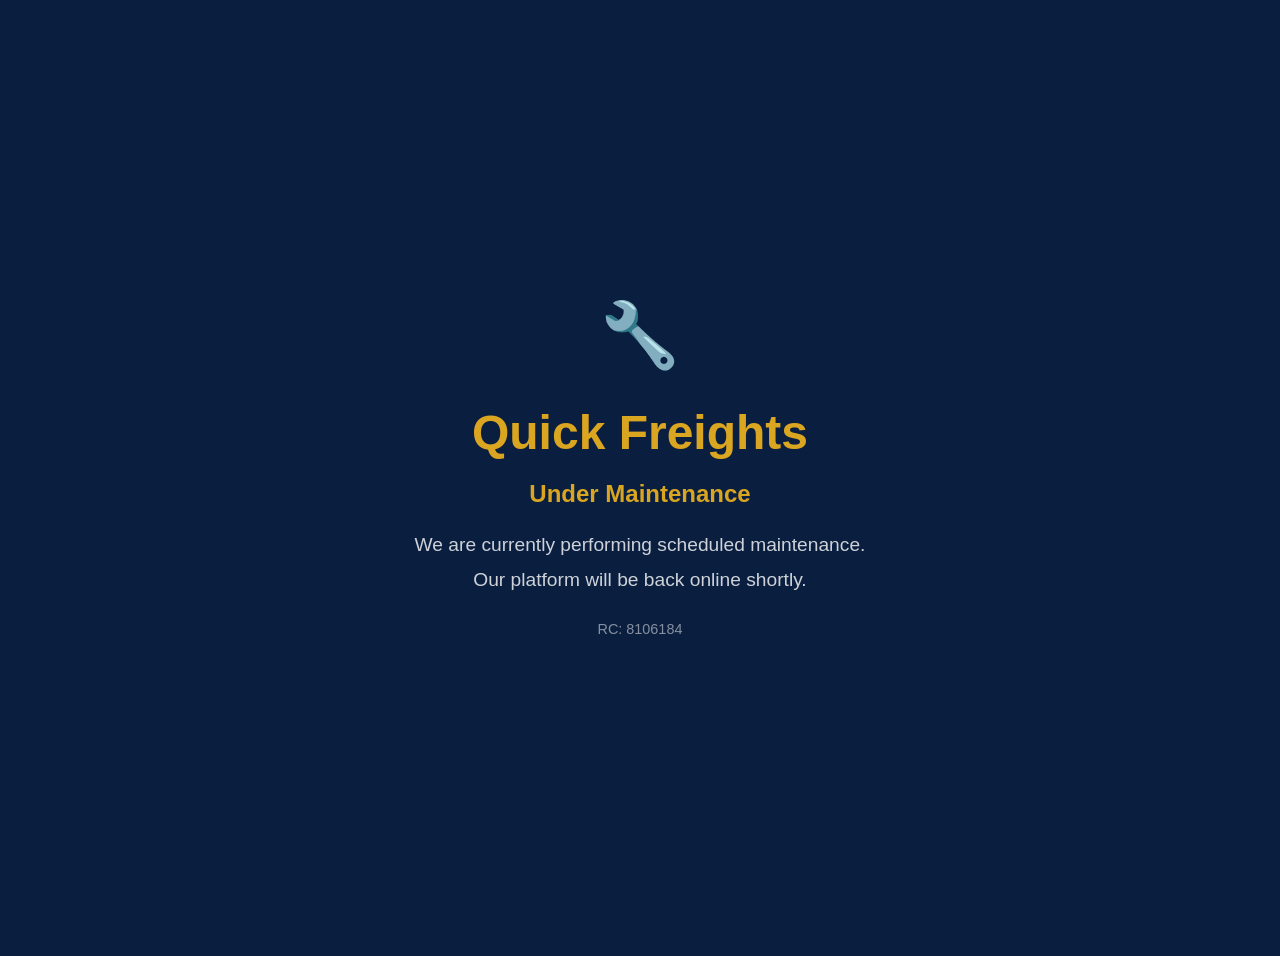
==== commit c424b34b: "chore: maintenance mode" ====
--- a/apps/website/index.html
+++ b/apps/website/index.html
@@ -1,791 +1,51 @@
-﻿<!doctype html>
-<html lang="en">
-  <head>
-    <meta charset="UTF-8" />
-    <meta
-      name="viewport"
-      content="width=device-width, initial-scale=1.0, maximum-scale=5.0, viewport-fit=cover"
-    />
-    <meta
-      name="description"
-      content="Quick Freights Global Limited — Licensed customs brokerage, clearing and forwarding services in Nigeria. Onne Port operations, freight forwarding, and end-to-end cargo logistics. RC: 8106184."
-    />
-    <meta name="robots" content="index, follow" />
-    <meta name="theme-color" content="#0A1F3F" />
-
-    <!-- Open Graph -->
-    <meta
-      property="og:title"
-      content="Quick Freights Global Limited — Customs Clearance & Freight Forwarding Nigeria"
-    />
-    <meta
-      property="og:description"
-      content="Licensed customs brokerage and freight forwarding services at Onne Port, Nigeria. Fast cargo clearance, secure documentation, and 24/7 support. RC: 8106184."
-    />
-    <meta property="og:type" content="website" />
-    <meta property="og:image" content="images/og-image.webp" />
-    <meta
-      property="og:url"
-      content="https://automationbyjohnpaul-oss.github.io/quickfreights-website/"
-    />
-
-    <!-- Twitter Card -->
-    <meta name="twitter:card" content="summary_large_image" />
-    <meta
-      name="twitter:title"
-      content="Quick Freights Global Limited — Customs Clearance & Freight Forwarding Nigeria"
-    />
-    <meta
-      name="twitter:description"
-      content="Licensed customs brokerage and freight forwarding services at Onne Port, Nigeria. Fast cargo clearance, secure documentation, and 24/7 support."
-    />
-    <meta name="twitter:image" content="images/og-image.webp" />
-
-    <link
-      rel="canonical"
-      href="https://automationbyjohnpaul-oss.github.io/quickfreights-website/"
-    />
-    <link
-      rel="icon"
-      type="image/svg+xml"
-      href="assets/icons/brand/favicon.svg"
-    />
-    <link rel="manifest" href="manifest.webmanifest" />
-    <link
-      rel="preload"
-      as="image"
-      href="images/hero.webp"
-      fetchpriority="high"
-    />
-
-    <title>
-      Quick Freights Global — Customs Clearance & Freight Forwarding Nigeria
-    </title>
-
-    <style>
-      html {
-        background: #0a1f3f;
-      }
-    </style>
-    <link rel="stylesheet" href="css/styles.css" />
-
-    <link rel="preconnect" href="https://fonts.googleapis.com" />
-    <link rel="preconnect" href="https://fonts.gstatic.com" crossorigin />
-    <link
-      rel="preload"
-      as="style"
-      href="https://fonts.googleapis.com/css2?family=Inter:wght@400;500;600;700;800&display=swap"
-    />
-    <link
-      rel="stylesheet"
-      href="https://fonts.googleapis.com/css2?family=Inter:wght@400;500;600;700;800&display=swap"
-      media="print"
-      onload="this.media = 'all'"
-    />
-    <noscript>
-      <link
-        rel="stylesheet"
-        href="https://fonts.googleapis.com/css2?family=Inter:wght@400;500;600;700;800&display=swap"
-      />
-    </noscript>
-
-    <!-- SCHEMA.ORG MARKUP — LocalBusiness -->
-    <script type="application/ld+json">
-      {
-        "@context": "https://schema.org",
-        "@type": "LocalBusiness",
-        "name": "Quick Freights Global Limited",
-        "description": "Licensed customs clearance and freight forwarding services at Onne Port, Nigeria. Fast cargo clearance, secure documentation, and 24/7 support.",
-        "url": "https://automationbyjohnpaul-oss.github.io/quickfreights-website/",
-        "telephone": "+2348063388230",
-        "email": "reception.quickfreightglobal@gmail.com",
-        "image": "https://automationbyjohnpaul-oss.github.io/quickfreights-website/images/og-image.webp",
-        "address": {
-          "@type": "PostalAddress",
-          "streetAddress": "3rd Floor, Right Wing, D1 Block, Eagle Plaza, 56 Bida Road",
-          "addressLocality": "Onitsha",
-          "addressRegion": "Anambra State",
-          "addressCountry": "NG"
-        },
-        "geo": {
-          "@type": "GeoCoordinates",
-          "latitude": "6.1428",
-          "longitude": "6.7992"
-        },
-        "openingHoursSpecification": [
-          {
-            "@type": "OpeningHoursSpecification",
-            "dayOfWeek": [
-              "Monday",
-              "Tuesday",
-              "Wednesday",
-              "Thursday",
-              "Friday"
-            ],
-            "opens": "08:00",
-            "closes": "18:00"
-          },
-          {
-            "@type": "OpeningHoursSpecification",
-            "dayOfWeek": ["Saturday"],
-            "opens": "09:00",
-            "closes": "14:00"
-          }
-        ],
-        "priceRange": "₦₦",
-        "areaServed": [
-          "Onne Port",
-          "Port Harcourt",
-          "Onitsha",
-          "Apapa",
-          "Tin Can Island",
-          "Lagos Ports",
-          "Nigeria"
-        ],
-        "hasOfferCatalog": {
-          "@type": "OfferCatalog",
-          "name": "Logistics Services",
-          "itemListElement": [
-            {
-              "@type": "Offer",
-              "itemOffered": {
-                "@type": "Service",
-                "name": "Customs Clearance",
-                "description": "Professional customs brokerage and clearance services at Nigerian ports."
-              }
-            },
-            {
-              "@type": "Offer",
-              "itemOffered": {
-                "@type": "Service",
-                "name": "Freight Forwarding",
-                "description": "International air and sea freight forwarding solutions."
-              }
-            },
-            {
-              "@type": "Offer",
-              "itemOffered": {
-                "@type": "Service",
-                "name": "Integrated Logistics",
-                "description": "End-to-end logistics coordination and supply chain management."
-              }
-            },
-            {
-              "@type": "Offer",
-              "itemOffered": {
-                "@type": "Service",
-                "name": "Warehousing & Distribution",
-                "description": "Secure cargo storage and efficient distribution services."
-              }
-            }
-          ]
-        },
-        "sameAs": ["https://wa.me/2348037883339"]
-      }
-    </script>
-  </head>
-  <body>
-    <a href="#main-content" class="skip-link">Skip to main content</a>
-
-    <header class="site-header" role="banner">
-      <div class="container header-inner">
-        <a
-          href="index.html"
-          class="logo-link"
-          aria-label="Quick Freights Global Limited Home"
-        >
-          <div class="logo">
-            <div class="logo-icon">
-              <img
-                src="images/logo.png"
-                alt="Quick Freights Global Limited"
-                width="40"
-                height="40"
-              />
-            </div>
-            <div class="logo-text">
-              <span class="logo-name">QUICK FREIGHTS</span>
-              <span class="logo-sub">GLOBAL LIMITED</span>
-              <span class="logo-rc">RC: 8106184</span>
-            </div>
-          </div>
-        </a>
-        <nav class="main-nav" id="mainNav" aria-label="Main navigation">
-          <button
-            class="mobile-menu-toggle"
-            id="menuToggle"
-            aria-label="Toggle menu"
-            aria-expanded="false"
-          >
-            <span></span><span></span><span></span>
-          </button>
-          <ul class="nav-list" id="navList">
-            <li>
-              <a href="index.html" class="nav-link active" aria-current="page"
-                >Home</a
-              >
-            </li>
-            <li><a href="about.html" class="nav-link">About</a></li>
-            <li><a href="services.html" class="nav-link">Services</a></li>
-            <li><a href="contact.html" class="nav-link">Contact</a></li>
-            <li>
-              <a href="track.html" class="nav-link cta-nav"
-                >Clear My Cargo &rarr;</a
-              >
-            </li>
-          </ul>
-        </nav>
-      </div>
-    </header>
-
-    <main id="main-content">
-      <!-- HERO — SPLIT LAYOUT -->
-      <section class="hero" aria-labelledby="hero-heading">
-        <div class="hero-left">
-          <div class="container">
-            <div class="hero-content">
-              <div class="hero-copy">
-                <p class="hero-welcome">Welcome to</p>
-                <h1 class="hero-company" id="hero-heading">
-                  <span class="hero-company-main">Quick Freights</span>
-                  <span class="hero-company-sub">Global Limited</span>
-                  <span class="visually-hidden">
-                    — Customs Clearance & Freight Forwarding Nigeria</span
-                  >
-                </h1>
-                <p class="hero-subsidiary">
-                  A subsidiary of Bondex Bridge Multinational Terminal Ltd
-                  Company
-                </p>
-                <p class="hero-headline">Moving Cargo | Building Trust</p>
-                <p class="hero-subtitle">
-                  Trusted customs brokerage, international freight forwarding,
-                  and integrated logistics solutions designed to move your cargo
-                  efficiently, securely, and professionally from origin to final
-                  destination.
-                </p>
-                <div class="hero-cta-group">
-                  <a href="track.html" class="btn btn-primary"
-                    >Clear My Cargo &rarr;</a
-                  >
-                  <a href="services.html" class="btn btn-outline"
-                    >Our Services</a
-                  >
-                </div>
-              </div>
-            </div>
-          </div>
-        </div>
-        <div class="hero-right" aria-hidden="true">
-          <img
-            src="images/hero.webp"
-            alt="Container ship at port with cargo operations"
-            width="1920"
-            height="1080"
-            fetchpriority="high"
-            decoding="async"
-          />
-        </div>
-      </section>
-
-      <!-- COMPANY CREDENTIALS — PREMIUM TRUST BAR -->
-      <section class="trust-bar" aria-label="Submission assurances">
-        <div class="container">
-          <div class="trust-grid">
-            <div class="trust-item">
-              <span class="trust-check" aria-hidden="true">
-                <svg
-                  width="22"
-                  height="22"
-                  viewBox="0 0 24 24"
-                  fill="none"
-                  stroke-linecap="round"
-                  stroke-linejoin="round"
-                >
-                  <circle
-                    cx="12"
-                    cy="12"
-                    r="10"
-                    fill="var(--navy)"
-                    stroke="var(--gold)"
-                    stroke-width="1.75"
-                  />
-                  <polyline
-                    points="7 13 10.5 16.5 17 8.5"
-                    stroke="var(--gold)"
-                    stroke-width="2.25"
-                  />
-                </svg>
-              </span>
-              <div>
-                <strong>Secure Submission</strong>
-                <span>HTTPS Protected</span>
-              </div>
-            </div>
-
-            <div class="trust-item">
-              <span class="trust-check" aria-hidden="true">
-                <svg
-                  width="22"
-                  height="22"
-                  viewBox="0 0 24 24"
-                  fill="none"
-                  stroke-linecap="round"
-                  stroke-linejoin="round"
-                >
-                  <circle
-                    cx="12"
-                    cy="12"
-                    r="10"
-                    fill="var(--navy)"
-                    stroke="var(--gold)"
-                    stroke-width="1.75"
-                  />
-                  <polyline
-                    points="7 13 10.5 16.5 17 8.5"
-                    stroke="var(--gold)"
-                    stroke-width="2.25"
-                  />
-                </svg>
-              </span>
-              <div>
-                <strong>24/7 Access</strong>
-                <span>Submit anytime</span>
-              </div>
-            </div>
-
-            <div class="trust-item">
-              <span class="trust-check" aria-hidden="true">
-                <svg
-                  width="22"
-                  height="22"
-                  viewBox="0 0 24 24"
-                  fill="none"
-                  stroke-linecap="round"
-                  stroke-linejoin="round"
-                >
-                  <circle
-                    cx="12"
-                    cy="12"
-                    r="10"
-                    fill="var(--navy)"
-                    stroke="var(--gold)"
-                    stroke-width="1.75"
-                  />
-                  <polyline
-                    points="7 13 10.5 16.5 17 8.5"
-                    stroke="var(--gold)"
-                    stroke-width="2.25"
-                  />
-                </svg>
-              </span>
-              <div>
-                <strong>Fast Processing</strong>
-                <span>Priority clearance</span>
-              </div>
-            </div>
-
-            <div class="trust-item">
-              <span class="trust-check" aria-hidden="true">
-                <svg
-                  width="22"
-                  height="22"
-                  viewBox="0 0 24 24"
-                  fill="none"
-                  stroke-linecap="round"
-                  stroke-linejoin="round"
-                >
-                  <circle
-                    cx="12"
-                    cy="12"
-                    r="10"
-                    fill="var(--navy)"
-                    stroke="var(--gold)"
-                    stroke-width="1.75"
-                  />
-                  <polyline
-                    points="7 13 10.5 16.5 17 8.5"
-                    stroke="var(--gold)"
-                    stroke-width="2.25"
-                  />
-                </svg>
-              </span>
-              <div>
-                <strong>Expert Handling</strong>
-                <span>Licensed brokers</span>
-              </div>
-            </div>
-          </div>
-        </div>
-      </section>
-
-      <!-- HOW IT WORKS -->
-      <section class="how-it-works" aria-labelledby="how-heading">
-        <div class="container">
-          <div class="section-header">
-            <span class="section-tag">Simple Process</span>
-            <h2 class="section-title" id="how-heading">How It Works</h2>
-            <p class="section-desc">Four simple steps to clear your cargo.</p>
-          </div>
-          <div class="steps-grid">
-            <div class="step-card">
-              <span class="step-number">01</span>
-              <h3>Tell Us About Your Shipment</h3>
-              <p>
-                Share your cargo details, origin, and destination online or via
-                WhatsApp.
-              </p>
-            </div>
-            <div class="step-card">
-              <span class="step-number">02</span>
-              <h3>Submit Your Documents</h3>
-              <p>
-                Upload your Bill of Lading and supporting documents securely.
-              </p>
-            </div>
-            <div class="step-card">
-              <span class="step-number">03</span>
-              <h3>Receive Your Tracking ID</h3>
-              <p>
-                Get your Tracking ID by SMS and use it to follow up on your
-                clearance progress.
-              </p>
-            </div>
-            <div class="step-card">
-              <span class="step-number">04</span>
-              <h3>Cargo Cleared & Delivered</h3>
-              <p>
-                We handle customs clearance and deliver your cargo to its
-                destination.
-              </p>
-            </div>
-          </div>
-        </div>
-      </section>
-
-      <!-- EXPERTISE CARDS -->
-      <section class="expertise-section" aria-labelledby="expertise-heading">
-        <div class="container">
-          <div class="section-header">
-            <span class="section-tag">What We Do Best</span>
-            <h2 class="section-title" id="expertise-heading">
-              Our Core Expertise
-            </h2>
-            <p class="section-desc">
-              Four pillars that make us the preferred choice for port logistics
-              across Nigeria.
-            </p>
-          </div>
-          <div class="expertise-grid">
-            <div class="expertise-card">
-              <div class="expertise-img-wrapper">
-                <img
-                  src="images/customs-brokerage.webp"
-                  alt="Customs Brokerage &amp; Clearance"
-                  loading="lazy"
-                  decoding="async"
-                  width="800"
-                  height="500"
-                />
-                <div class="expertise-icon-overlay" aria-hidden="true">
-                  <svg width="22" height="22" viewBox="0 0 52 52" fill="none">
-                    <path
-                      d="M14 34 L26 16 L38 34 Z"
-                      stroke="#DAA520"
-                      stroke-width="2.5"
-                      fill="none"
-                    />
-                    <rect
-                      x="19"
-                      y="34"
-                      width="14"
-                      height="10"
-                      rx="1.5"
-                      stroke="#DAA520"
-                      stroke-width="2"
-                      fill="none"
-                    />
-                  </svg>
-                </div>
-              </div>
-              <div class="expertise-content">
-                <h3>Customs Brokerage &amp; Clearance</h3>
-                <p>
-                  Professional customs brokerage and clearance services that
-                  ensure swift, fully compliant cargo movement through Nigerian
-                  ports.
-                </p>
-              </div>
-            </div>
-            <div class="expertise-card">
-              <div class="expertise-img-wrapper">
-                <img
-                  src="images/international-freight.webp"
-                  alt="International Freight Forwarding"
-                  loading="lazy"
-                  decoding="async"
-                  width="800"
-                  height="500"
-                />
-                <div class="expertise-icon-overlay" aria-hidden="true">
-                  <svg width="22" height="22" viewBox="0 0 52 52" fill="none">
-                    <circle
-                      cx="26"
-                      cy="26"
-                      r="14"
-                      stroke="#DAA520"
-                      stroke-width="2.5"
-                      fill="none"
-                    />
-                    <path
-                      d="M18 26 L24 32 L34 20"
-                      stroke="#DAA520"
-                      stroke-width="2.5"
-                      fill="none"
-                    />
-                  </svg>
-                </div>
-              </div>
-              <div class="expertise-content">
-                <h3>International Freight Forwarding</h3>
-                <p>
-                  Reliable international air and sea freight solutions
-                  connecting your business with global markets.
-                </p>
-              </div>
-            </div>
-            <div class="expertise-card">
-              <div class="expertise-img-wrapper">
-                <img
-                  src="images/integrated-logistics.webp"
-                  alt="Integrated Logistics Solutions"
-                  loading="lazy"
-                  decoding="async"
-                  width="800"
-                  height="500"
-                />
-                <div class="expertise-icon-overlay" aria-hidden="true">
-                  <svg width="22" height="22" viewBox="0 0 52 52" fill="none">
-                    <rect
-                      x="10"
-                      y="22"
-                      width="32"
-                      height="18"
-                      rx="3"
-                      stroke="#DAA520"
-                      stroke-width="2.5"
-                      fill="none"
-                    />
-                    <line
-                      x1="17"
-                      y1="15"
-                      x2="17"
-                      y2="22"
-                      stroke="#DAA520"
-                      stroke-width="2.5"
-                      stroke-linecap="round"
-                    />
-                  </svg>
-                </div>
-              </div>
-              <div class="expertise-content">
-                <h3>Integrated Logistics Solutions</h3>
-                <p>
-                  Full-cycle logistics coordination covering shipment planning,
-                  documentation, port handling, and final delivery.
-                </p>
-              </div>
-            </div>
-            <div class="expertise-card">
-              <div class="expertise-img-wrapper">
-                <img
-                  src="images/warehousing-distribution.webp"
-                  alt="Warehousing &amp; Distribution"
-                  loading="lazy"
-                  decoding="async"
-                  width="800"
-                  height="500"
-                />
-                <div class="expertise-icon-overlay" aria-hidden="true">
-                  <svg width="22" height="22" viewBox="0 0 52 52" fill="none">
-                    <circle
-                      cx="18"
-                      cy="20"
-                      r="6"
-                      stroke="#DAA520"
-                      stroke-width="2.5"
-                      fill="none"
-                    />
-                    <circle
-                      cx="36"
-                      cy="32"
-                      r="6"
-                      stroke="#DAA520"
-                      stroke-width="2.5"
-                      fill="none"
-                    />
-                    <line
-                      x1="23"
-                      y1="24"
-                      x2="31"
-                      y2="29"
-                      stroke="#DAA520"
-                      stroke-width="2"
-                    />
-                  </svg>
-                </div>
-              </div>
-              <div class="expertise-content">
-                <h3>Warehousing &amp; Distribution</h3>
-                <p>
-                  Secure warehousing and efficient distribution services
-                  designed to keep your supply chain moving.
-                </p>
-              </div>
-            </div>
-          </div>
-        </div>
-      </section>
-
-      <section class="why-section" aria-labelledby="why-heading">
-        <div class="container">
-          <div class="section-header">
-            <span class="section-tag">Why Quick Freights</span>
-            <h2 class="section-title" id="why-heading">
-              Speed. Transparency. Integrity.
-            </h2>
-            <p class="section-desc">
-              Three commitments behind every consignment we handle.
-            </p>
-          </div>
-          <div class="why-grid">
-            <div class="why-card">
-              <span class="why-number">01</span>
-              <h4>Very Fast Delivery</h4>
-              <p>
-                Speed is our tagline and our promise. Every process is optimised
-                to clear and forward cargo faster than the competition.
-              </p>
-            </div>
-            <div class="why-card">
-              <span class="why-number">02</span>
-              <h4>Full Transparency</h4>
-              <p>
-                No hidden charges. No unnecessary delays. You always know the
-                status of your cargo at every stage.
-              </p>
-            </div>
-            <div class="why-card">
-              <span class="why-number">03</span>
-              <h4>Professional Integrity</h4>
-              <p>
-                CAC registered (RC: 8106184) and held to the highest standards
-                of regulatory compliance and customer trust.
-              </p>
-            </div>
-          </div>
-        </div>
-      </section>
-
-      <section class="image-banner" aria-labelledby="banner-heading">
-        <img
-          src="images/banner.webp"
-          alt="Busy container port with cargo ships and cranes"
-          loading="lazy"
-          decoding="async"
-          width="1400"
-          height="400"
-        />
-        <div class="image-banner-overlay">
-          <div class="container">
-            <h3 id="banner-heading">Your Cargo, Our Priority</h3>
-            <p>From Onne Port to your warehouse — we deliver.</p>
-          </div>
-        </div>
-      </section>
-
-      <section class="cta-banner" aria-labelledby="cta-heading">
-        <div class="container cta-banner-content">
-          <h2 id="cta-heading">READY TO MOVE YOUR CARGO?</h2>
-          <p>Clear your cargo online or chat with a specialist.</p>
-          <a href="track.html" class="btn btn-primary">Clear My Cargo &rarr;</a>
-        </div>
-      </section>
-    </main>
-
-    <footer class="site-footer" role="contentinfo">
-      <div class="container footer-grid">
-        <div class="footer-brand">
-          <div class="logo">
-            <div class="logo-icon">
-              <img
-                src="images/logo.png"
-                alt="Quick Freights Global Limited"
-                loading="lazy"
-                decoding="async"
-                width="38"
-                height="38"
-              />
-            </div>
-            <div class="logo-text">
-              <span class="logo-name">QUICK FREIGHTS</span
-              ><span class="logo-sub">GLOBAL LIMITED</span>
-            </div>
-          </div>
-          <p>A subsidiary of Bondex Bridge Multinational Terminal Limited</p>
-          <p class="rc-note">RC: 8106184 · CAC Registered</p>
-        </div>
-        <div class="footer-links">
-          <h4>Quick Links</h4>
-          <ul>
-            <li><a href="index.html">Home</a></li>
-            <li><a href="about.html">About Us</a></li>
-            <li><a href="services.html">Services</a></li>
-            <li><a href="track.html">Clear My Cargo &rarr;</a></li>
-            <li><a href="contact.html">Contact</a></li>
-          </ul>
-        </div>
-        <div class="footer-links">
-          <h4>Our Services</h4>
-          <ul>
-            <li><a href="services.html">Customs Clearance</a></li>
-            <li><a href="services.html">Freight Forwarding</a></li>
-            <li><a href="services.html">Logistics Solutions</a></li>
-            <li><a href="services.html">Warehousing</a></li>
-          </ul>
-        </div>
-        <div class="footer-contact">
-          <h4>Onitsha Office</h4>
-          <p>
-            3rd Floor, Right Wing, D1 Block<br />Eagle Plaza, 56 Bida Road<br />Fege,
-            Onitsha, Anambra State
-          </p>
-          <p>
-            <a href="tel:+2348063388230">08063388230</a><br /><a
-              href="tel:+2348037883339"
-              >08037883339</a
-            ><br /><a href="tel:+2348036660493">08036660493</a>
-          </p>
-          <p>
-            <a href="mailto:reception.quickfreightglobal@gmail.com"
-              >reception.quickfreightglobal@gmail.com</a
-            >
-          </p>
-        </div>
-      </div>
-      <div class="footer-bottom">
-        <div class="container">
-          <p>
-            &copy; <span id="copyrightYear"></span> Quick Freights Global
-            Limited. All rights reserved. | A Bondex Bridge Multinational
-            Terminal Limited Company | RC: 8106184
-          </p>
-        </div>
-      </div>
-    </footer>
-
-    <script src="js/communication.config.js"></script>
-    <script src="js/floating-widget.js"></script>
-    <script defer src="js/script.js"></script>
-  </body>
+﻿<!DOCTYPE html>
+<html lang="en">
+<head>
+    <meta charset="UTF-8">
+    <meta name="viewport" content="width=device-width, initial-scale=1.0">
+    <title>Quick Freights — Maintenance</title>
+    <style>
+        body {
+            background: #0a1f3f;
+            display: flex;
+            align-items: center;
+            justify-content: center;
+            min-height: 100vh;
+            font-family: 'Inter', sans-serif;
+            color: white;
+            text-align: center;
+            padding: 20px;
+        }
+        .container {
+            max-width: 600px;
+        }
+        h1 {
+            font-size: 3rem;
+            color: #daa520;
+            margin-bottom: 16px;
+        }
+        p {
+            font-size: 1.2rem;
+            color: rgba(255,255,255,0.8);
+            line-height: 1.8;
+        }
+        .icon {
+            font-size: 4rem;
+            display: block;
+            margin-bottom: 20px;
+        }
+    </style>
+</head>
+<body>
+    <div class="container">
+        <span class="icon">🔧</span>
+        <h1>Quick Freights</h1>
+        <h2 style="color: #daa520;">Under Maintenance</h2>
+        <p>We are currently performing scheduled maintenance.<br>
+        Our platform will be back online shortly.</p>
+        <p style="font-size: 0.9rem; color: rgba(255,255,255,0.5); margin-top: 20px;">
+            RC: 8106184
+        </p>
+    </div>
+</body>
 </html>
